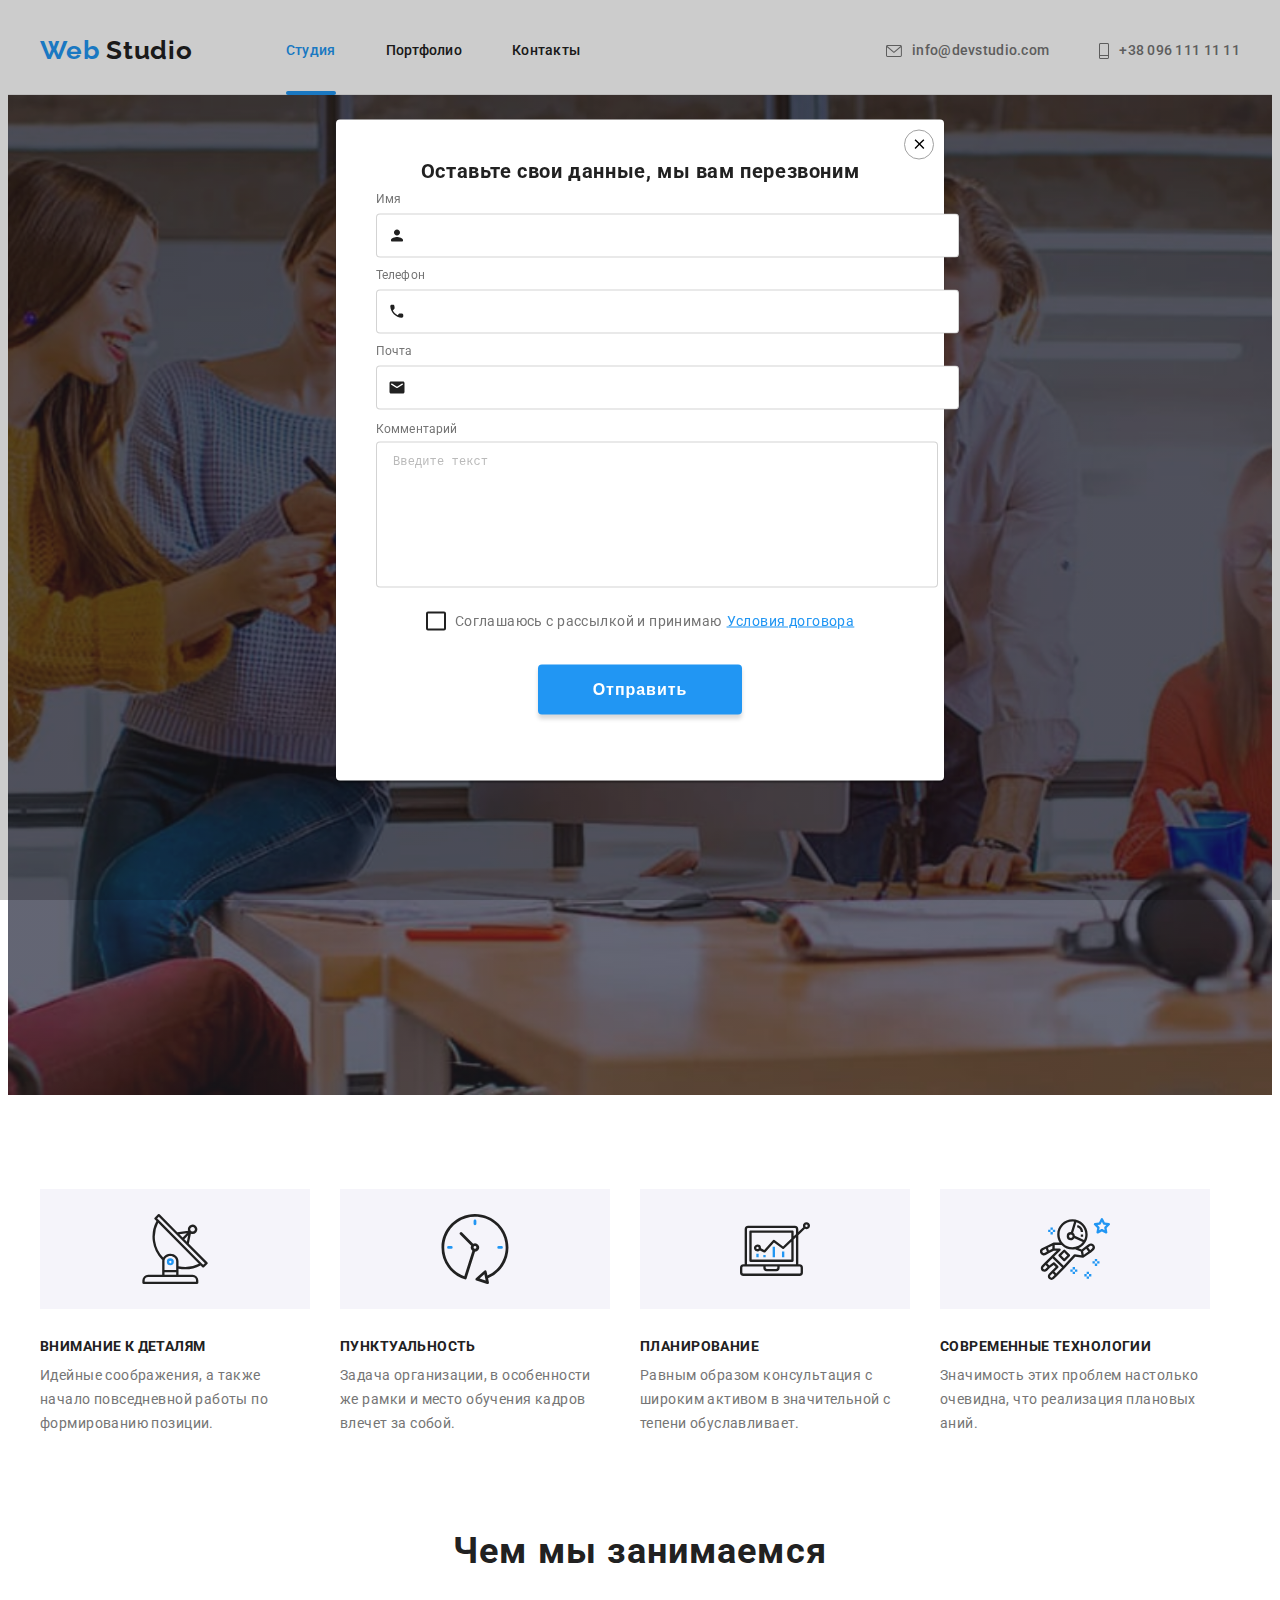
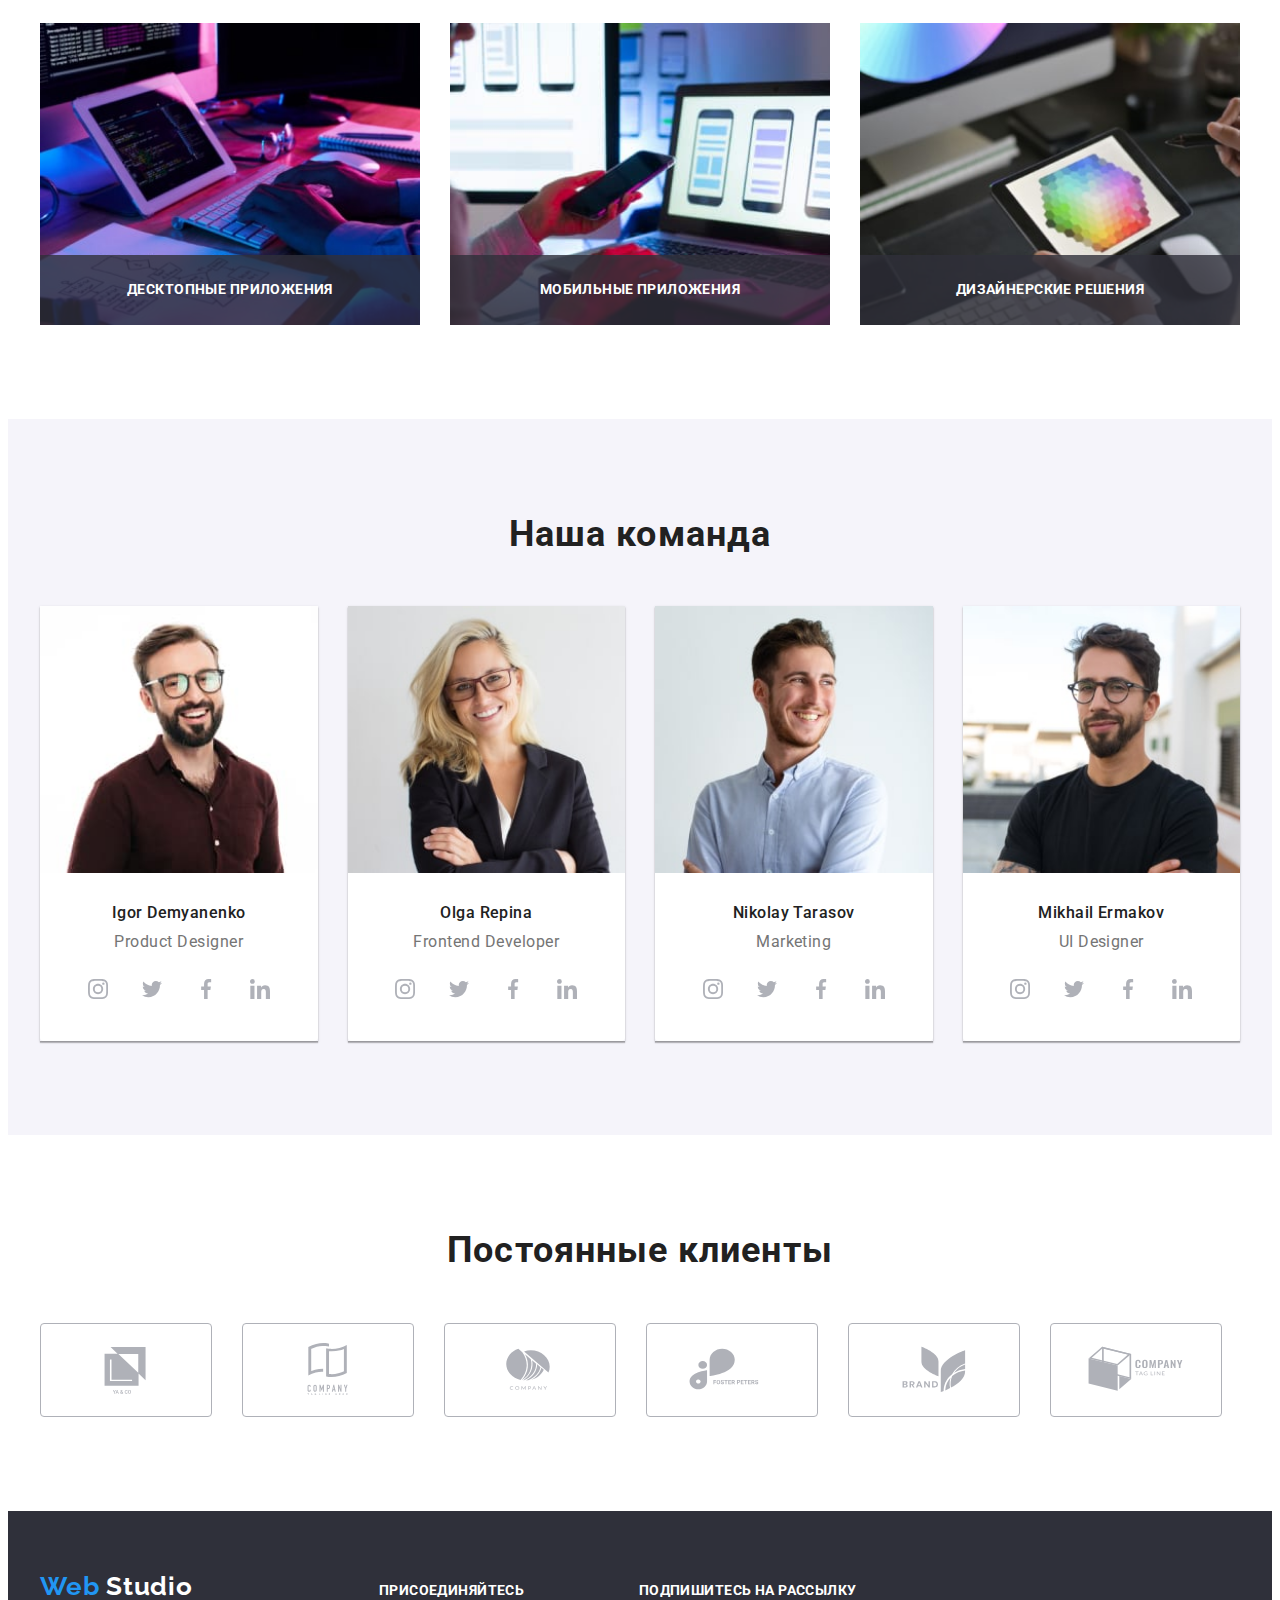
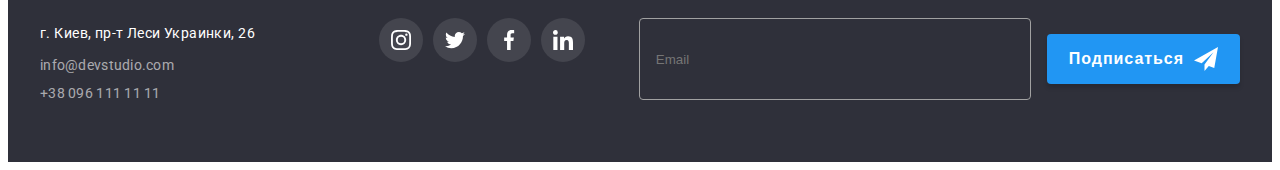
==== index.html @ dca501e7 "up" ====
<!DOCTYPE html>
    <html lang="ru">
        <head>
            <meta charset="UTF-8">
            <meta http-equiv="X-UA-Compatible" content="IE=edge">
            <meta name="viewport" content="width=device-width, initial-scale=1.0">
            <title>Студия</title>
           
            <link rel="preconnect" href="https://fonts.googleapis.com">
            <link rel="preconnect" href="https://fonts.gstatic.com" crossorigin>
            <link href="https://fonts.googleapis.com/css2?family=Raleway:wght@700&family=Roboto:wght@400;500;700;900&display=swap"
                rel="stylesheet">
                <link rel="stylesheet" href="https://cdnjs.cloudflare.com/ajax/libs/modern-normalize/1.1.0/modern-normalize.min.css"
                    integrity="sha512-wpPYUAdjBVSE4KJnH1VR1HeZfpl1ub8YT/NKx4PuQ5NmX2tKuGu6U/JRp5y+Y8XG2tV+wKQpNHVUX03MfMFn9Q=="
                    crossorigin="anonymous" referrerpolicy="no-referrer" />
                <link rel="stylesheet" href="./css/style.css">
        </head>
        <body>
            <!--Header-->
            <header class="header">
                <div class="conteiner header-conteiner">
                    <nav class="nav">
                        <!--Logo nav-->
                        <a href="./index.html" class="logo link nav-logo">Web
                            <span class="logo-var">Studio</span></a>
                        <ul class=" nav-list list">
                            <li class="nav-list-item">
                                <a href="./index.html" class="list-item active link n-link">Студия</a>
                            </li>
                            <li class="nav-list-item">
                                <a href="./portfolio.html" class="list-item link n-link">Портфолио</a>
                            </li>
                             <li class="nav-list-item">
                                <a href="./contact.html" class="list-item link n-link">Контакты</a>
                            </li> 
                        </ul>
                    </nav>
                    <!--Header contact-->
                    <ul class="list contact-list">
                        <li class="contact-list-item">

                            <a href="" class="list-item list-item-contact link" >
                                <svg class="icon-postbox" width="16" height="12">
                                    <use href="./img/icon.svg#icon-postbox">

                                    </use>
                                </svg>

                                info@devstudio.com</a>
                        </li>
                        <li class="contact-list-item"> 
                            <a href="tel:+380961111111" class="list-item list-item-contact  link">
                               
                                    <svg class="icon-mobtel" width="10" height="16">
                                        <use href="./img/icon.svg#icon-mobtel"></use>
                                    </svg>
                                    +38 096 111 11 11
                               
                            </a> 
                        </li>
                    </ul>
                </div>
            </header>
            <!--MAIN-->
            <main>
                <!--Section -->
                <section class="hero-sect overlay-hero" >
                    <div class="conteiner hero-conteiner">
                        <h1 class="hero-sect-tittle"> Эффективные решения для вашего бизнеса</h1>
                        <button type="button" class="btn btn-hero" data-modal-open>Заказать услугу</button>
                    </div>
                </section>
                <!--Section Skills -->
                <section class="skills">
                    <div class="conteiner ">
                        <h2 class="skills-tittle visually-hidden">
                            Скилы
                        </h2>
                        <ul class="skills-list list">

                            <li class="skills-list-items icon-locator">
                               

                                    <h3 class="skills-list-items-tittle">Внимание к деталям</h3>
                                    <p class="skills-list-items-par">Идейные соображения,
                                        а также начало повседневной работы по формированию позиции.</p>
                               
                            </li>
                            <li class="skills-list-items icon-clock">
                               
                                    <h3 class="skills-list-items-tittle">Пунктуальность</h3>
                                    <p class="skills-list-items-par">
                                        Задача организации, в особенности же рамки и место обучения кадров
                                        влечет за собой.
                                    </p>
                                
                            </li>
                            <li class="skills-list-items icon-laptop">
                                
                                    <h3 class="skills-list-items-tittle">Планирование</h3>
                                    <p class="skills-list-items-par">
                                        Равным образом консультация с широким активом в значительной с
                                        тепени обуславливает.
                                
                            </li>
                            <li class="skills-list-items icon-spaceman">
                                
                                    <h3 class="skills-list-items-tittle">Современные технологии</h3>
                                    <p class="skills-list-items-par">
                                        Значимость этих проблем настолько очевидна,
                                        что реализация плановых аний.
                                    </p>
                                
                            </li>
                        </ul>
                    </div>
                </section>
                <!--Section What we do-->
                <section class="do-sct">
                    <div class="conteiner  ">
                        <h2 class="sct-tittle">Чем мы занимаемся</h2>
                        <ul  class="do-sct-list list">
                            <li class="do-sct-list-items">
                                <div class="dop-text">
                                    <p class="dop-text-tittle">Десктопные приложения</p>
                                </div>
                                <img src="./img/foto1.jpg" alt="Схема на столе в розовом фоне с рукой за клавиатурой" 
                                width="370">
                               
                            </li>
                            <li class="do-sct-list-items">
                                <div class="dop-text">
                                    <p class="dop-text-tittle">Мобильные приложения</p>
                                </div>
                                <img src="./img/foto2.jpg" alt="Рука с телефоном возле ноутбука с изображениями 
                                силуетов телефоноф"  width="370">
                            </li>
                            <li class="do-sct-list-items">
                                <div class="dop-text">
                                    <p class="dop-text-tittle">Дизайнерские решения</p>
                                </div>
                                <img src="./img/foto3.jpg" alt="Цветовая палитра в планшете на фоне компютера " 
                                width="370">
                            </li>
                           
                        </ul>
                    </div>
                </section>
                <!--Section Team-->
                <section class="team">
                    <div class="conteiner ">
                        <h2 class="sct-tittle">Наша команда</h2>
                        <ul class="sct-team-list list">
                            <li class="team-list-item">
                                <img src="./img/face1.jpg" alt="Портрет Игоря Демьяненко " width="270">
                                    <div class="team-conteiner-item">
                                        <h3 lang="en" class="sct-team-list-tittle">
                                            Igor Demyanenko
                                        </h3>
                                        <p lang="en" class="sct-team-list-par">
                                            Product Designer
                                        </p>
                                        <ul class="team-social-list list">
                                            <li class="team-social-item">
                                                <a href="" class="team-social-link">
                                                    <svg class="team-social-icon" width="20" height="20">
                                                        <use
                                                        href="./img/icon.svg#icon-instagram"
                                                        ></use>
                                                    </svg>
                                                </a>
                                            </li>
                                            <li class="team-social-item">
                                                <a href="" class="team-social-link">
                                                    <svg class="team-social-icon" width="20" height="20">
                                                        <use href="./img/icon.svg#icon-twitter"></use>
                                                    </svg>
                                                </a>
                                            </li>
                                            <li class="team-social-item">
                                                <a href="" class="team-social-link">
                                                    <svg class="team-social-icon" width="20" height="20">
                                                        <use href="./img/icon.svg#icon-facebook"></use>
                                                    </svg>
                                                </a>
                                            </li>
                                            <li class="team-social-item">
                                                <a href="" class="team-social-link">
                                                    <svg class="team-social-icon" width="20" height="20">
                                                        <use href="./img/icon.svg#icon-linkedin"></use>
                                                    </svg>
                                                </a>
                                            </li>
                                            
                                            
                                        </ul>
                                    </div>
                            </li>
                            <li class="team-list-item">
                                <img src="./img/face2.jpg" alt="Портрет Ольги Репиной" width="270">
                                    <div class="team-conteiner-item">
                                        <h3 lang="en" class="sct-team-list-tittle">
                                            Olga Repina
                                        </h3>
                                        <p  lang="en" class="sct-team-list-par">
                                            Frontend Developer
                                        </p>
                                        <ul class="team-social-list list">
                                            <li class="team-social-item">
                                                <a href="" class="team-social-link">
                                                    <svg class="team-social-icon" width="20" height="20">
                                                        <use href="./img/icon.svg#icon-instagram"></use>
                                                    </svg>
                                                </a>
                                            </li>
                                            <li class="team-social-item">
                                                <a href="" class="team-social-link">
                                                    <svg class="team-social-icon" width="20" height="20">
                                                        <use href="./img/icon.svg#icon-twitter"></use>
                                                    </svg>
                                                </a>
                                            </li>
                                            <li class="team-social-item">
                                                <a href="" class="team-social-link">
                                                    <svg class="team-social-icon" width="20" height="20">
                                                        <use href="./img/icon.svg#icon-facebook"></use>
                                                    </svg>
                                                </a>
                                            </li>
                                            <li class="team-social-item">
                                                <a href="" class="team-social-link">
                                                    <svg class="team-social-icon" width="20" height="20">
                                                        <use href="./img/icon.svg#icon-linkedin"></use>
                                                    </svg>
                                                </a>
                                            </li>
                                        
                                        
                                        </ul>
                                    </div>
                            </li>
                            <li class="team-list-item">
                                <img src="./img/face3.jpg" alt="Портрет Николая Тарасова" width="270">
                                    <div class="team-conteiner-item">
                                        <h3 lang="en" class="sct-team-list-tittle">
                                            Nikolay Tarasov
                                        </h3>
                                        <p lang="en" class="sct-team-list-par">
                                            Marketing
                                        </p>
                                        <ul class="team-social-list list">
                                            <li class="team-social-item">
                                                <a href="" class="team-social-link">
                                                    <svg class="team-social-icon" width="20" height="20">
                                                        <use href="./img/icon.svg#icon-instagram"></use>
                                                    </svg>
                                                </a>
                                            </li>
                                            <li class="team-social-item">
                                                <a href="" class="team-social-link">
                                                    <svg class="team-social-icon" width="20" height="20">
                                                        <use href="./img/icon.svg#icon-twitter"></use>
                                                    </svg>
                                                </a>
                                            </li>
                                            <li class="team-social-item">
                                                <a href="" class="team-social-link">
                                                    <svg class="team-social-icon" width="20" height="20">
                                                        <use href="./img/icon.svg#icon-facebook"></use>
                                                    </svg>
                                                </a>
                                            </li>
                                            <li class="team-social-item">
                                                <a href="" class="team-social-link">
                                                    <svg class="team-social-icon" width="20" height="20">
                                                        <use href="./img/icon.svg#icon-linkedin"></use>
                                                    </svg>
                                                </a>
                                            </li>
                                        
                                        
                                        </ul>
                                    </div>
                            </li>
                            <li class="team-list-item">
                                <img src="./img/face4.jpg" alt="Портрет Михаила Ермакова" width="270">
                                <div class="team-conteiner-item">
                                    <h3 lang="en" class="sct-team-list-tittle">
                                        Mikhail Ermakov
                                    </h3>
                                    <p lang="en" class="sct-team-list-par">
                                        UI Designer
                                    </p>
                                    <ul class="team-social-list list">
                                        <li class="team-social-item">
                                            <a href="" class="team-social-link">
                                                <svg class="team-social-icon" width="20" height="20">
                                                    <use href="./img/icon.svg#icon-instagram"></use>
                                                </svg>
                                            </a>
                                        </li>
                                        <li class="team-social-item">
                                            <a href="" class="team-social-link">
                                                <svg class="team-social-icon" width="20" height="20">
                                                    <use href="./img/icon.svg#icon-twitter"></use>
                                                </svg>
                                            </a>
                                        </li>
                                        <li class="team-social-item">
                                            <a href="" class="team-social-link">
                                                <svg class="team-social-icon" width="20" height="20">
                                                    <use href="./img/icon.svg#icon-facebook"></use>
                                                </svg>
                                            </a>
                                        </li>
                                        <li class="team-social-item">
                                            <a href="" class="team-social-link">
                                                <svg class="team-social-icon" width="20" height="20">
                                                    <use href="./img/icon.svg#icon-linkedin"></use>
                                                </svg>
                                            </a>
                                        </li>
                                    
                                    
                                    </ul>
                                </div>
                            </li>
                        </ul>
                    </div>
                </section >
                
                <!-- Our clients-->
                <section class="our-clients">
                    <div class="conteiner">
                        <h2 class="sct-tittle clients">
                            Постоянные клиенты
                        </h2>
                        <ul class="clients-list list">
                            
                            <li class="clients-item">
                                <a href="./index.html" class="clients-link link">
                                    <svg class="clients-icon" width="160" height="60">
                                        <use href="./img/icon.svg#icon-company-one"></use>
                                    </svg>
                                </a>
                            </li>
                            <li class="clients-item">
                                <a href="./index.html" class="clients-link link">
                                    <svg class="clients-icon" width="160" height="60">
                                        <use href="./img/icon.svg#icon-company-two"></use>
                                    </svg>
                                </a>
                            </li>
                            <li class="clients-item">
                                <a href="./index.html" class="clients-link link">
                                    <svg class="clients-icon" width="160" height="60">
                                        <use href="./img/icon.svg#icon-company-three"></use>
                                    </svg>
                                </a>
                            </li>
                            <li class="clients-item">
                                <a href="./index.html" class="clients-link link">
                                    <svg class="clients-icon" width="160" height="60">
                                        <use href="./img/icon.svg#icon-company-four"></use>
                                    </svg>
                                </a>
                            </li>
                            <li class="clients-item">
                                <a href="./index.html" class="clients-link link">
                                    <svg class="clients-icon" width="160" height="60">
                                        <use href="./img/icon.svg#icon-company-five"></use>
                                    </svg>
                                </a>
                            </li>
                            <li class="clients-item">
                                <a href="./index.html" class="clients-link link">
                                    <svg class="clients-icon" width="160" height="60">
                                        <use href="./img/icon.svg#icon-company-six"></use>
                                    </svg>
                                </a>
                            </li>
                            
                        </ul>
                    </div>

                </section>
            </main>
            <!--Footer-->
            <footer class="footer">
                <div class="conteiner soc-conteiner">
                    <!--Logo nav-->
                    <div class="footer-logo-conteiner">
                            <a href="./index.html" class="logo link f-logo">Web
                                <span class="logo-footer">Studio</span></a>
                        
                        <address class="address">
                            <p class="footer-par">
                                г. Киев, пр-т Леси Украинки, 26 
                            </p>
                            <ul class="list">
                                <li class="f-list-item">
                                    <a href="" class="list-item  link footer-link" >
                                        info@devstudio.com</a>
                                </li>
                                <li class="f-list-item"> 
                                    <a href="telto:+380961111111" class="list-item  link footer-link">
                                        +38 096 111 11 11</a>
                                </li>
                            </ul>
                        </address>
                    </div>
                    <div class="social-network">
                        <p class="social-network-tittle">присоединяйтесь</p>
                        <ul class="footer-social-list list">
                            <li class="footer-social-item">
                                <a href="" class="footer-social-link">
                                    <svg class="footer-social-icon" width="20" height="20">
                                        <use href="./img/icon.svg#icon-instagram"></use>
                                    </svg>
                                </a>
                            </li>
                            <li class="footer-social-item">
                                <a href="" class="footer-social-link">
                                    <svg class="footer-social-icon" width="20" height="20">
                                        <use href="./img/icon.svg#icon-twitter"></use>
                                    </svg>
                                </a>
                            </li>
                            <li class="footer-social-item">
                                <a href="" class="footer-social-link">
                                    <svg class="footer-social-icon" width="20" height="20">
                                        <use href="./img/icon.svg#icon-facebook"></use>
                                    </svg>
                                </a>
                            </li>
                            <li class="footer-social-item">
                                <a href="" class="footer-social-link">
                                    <svg class="footer-social-icon" width="20" height="20">
                                        <use href="./img/icon.svg#icon-linkedin"></use>
                                    </svg>
                                </a>
                            </li>
                        </ul>
                    </div>
                    <div class="footer-form-conteiner">
                        <p class="footer-form-tittle">Подпишитесь на рассылку</p>
                        <form name="signup_form" autocomplete="on" novalidate class="footer-form">
                            <label >
                                <input type="mail" name="mail"  placeholder="Email"  class="footer-input" required>
                            </lable>
                                <button type="submit" class="footer-form-btn">Подписаться
                                    <div class="f-icon-conteiner">
                                        <svg class="icon-send" width="24" height="24">
                                            <use href="./img/icon.svg#icon-icon-send"></use>
                                        </svg>
                                    </div>
                                </button>
                        </form>
                    </div>
                </div>
                
            </footer>
            <!-- Backdrop-modal -->
             <div class="backdrop .is-hidden" data-modal> <!--.is-hidden -->
                <div class="modal">
                    <button class="button-close" data-modal-close>
                        <svg class="icon-close" width="18" height="18">
                            <use href="./img/icon.svg#icon-close"></use>
                        </svg>
                    </button>
                    <!-- Form -->
                    <p class="modal-tittle">Оставьте свои данные, мы вам перезвоним</p>
                    <form name="signup_form" autocomplete="on" novalidate class="modal-form" >
                        <ul class="modal-form-list list">
                            <li class="modal-form-list-title">
                                <input type="name" name="name" id="use_name"  
                                class="modal-input" required />
                                <label for="use_name" class="modal-lable">Имя</label>
                                <svg class="modal-icon" width="18" height="18" >
                                    <use href="./img/icon.svg#icon-person-black" ></use>
                                </svg>
                            </li>
                            <li class="modal-form-list-title">
                                <input type="tel" name="tel" id="use_tel" 
                                class="modal-input" required />
                                <label for="use_tel" class="modal-lable">Телефон</label>
                                <svg class="modal-icon" width="18" height="18" >
                                    <use href="./img/icon.svg#icon-phone-black" ></use>
                                </svg>

                            </li>
                            <li class="modal-form-list-title">
                                <input type="email" name="mail" id="use_mail"  class="modal-input" required />
                                <label for="use_mail" class="modal-lable">Почта</label>
                                <svg class="modal-icon" width="18" height="18" >
                                    <use href="./img/icon.svg#icon-email" ></use>
                                </svg>
                            </li>
                        </ul>
                            <div class="modal-form-textarea">
                                <textarea name="feedback" id="feedback" cols="30" rows="5" 
                                placeholder="Введите текст"  class="modal-textarea"></textarea>
                                <label for="use_feedback" class="modal-lable-textarea">Комментарий</label> <!--class="modal-lable"-->
                            </div>

                        
                        <label class="modal-checkbox">
                            <input type="checkbox" class="modal-checkbox-title">
                            <span class="checkbox-icon"></span>
                            <p class="modal-checkbox-title-par">Соглашаюсь с рассылкой и принимаю</p>
                            <a href="" class="modal-checkbox-title-link">Условия договора</a>
                        </label>
                        
                        <button type="submit" class="btn btn-modal">Отправить </button>
                    </form>
                </div>
            </div>

           <script src="./js/modal.js"></script> 
        </body>
    </html>
---- css/style.css ----
/*Палітра */
/*  палітра тексту
    основний колір тексту --------- #212121
    другорядний колрір тексту ----- #757575
    колір тексту білий------------- #FFFFFF
    колур акценту тексту ---------- #2196F3
    палітра фонів 
    колір акценту------------------ #2196F3
    колір фону білий--------------- #FFFFFF
    колір фону темний-------------- #2F303A
    колір фону св-сірий------------ #F5F4FA */
:root {
  /* text-colores */
  --pr-col-txt: #212121;
  --bg-second-col: #2f303a;
  --second-col-txt: #757575;
  --bg-pr-col: #ffffff;
  --accent-col: #2196f3;
  --bg-lightgrey-col: #f5f4fa;
  --link-col: rgba(255, 255, 255, 0.6);
  --br-solid-col: #a1a1a1;
  --sw-btn: rgba(0, 0, 0, 0.15);
  --hed-sol-col: #ececec;
  --sl-filtr-col: #eeeeee;
  --hover-btn-col: #188ce8;
  --icon-pr-col: #afb1b8;
  --footer-pr-icon: rgba(255, 255, 255, 0.1);
  --doptext-col-do: rgba(47, 48, 58, 0.8);
  --bg-modal-col: rgba(0, 0, 0, 0.2);

  --text-pr-form-col: #212121;
  --border-input-col: rgba(33, 33, 33, 0.2);
}
h1,
h2,
h3,
h4,
h5,
p,
ul {
  margin: 0;
  padding: 0;
}

img {
  display: block;
  width: 100%;
  height: auto;
}

body {
  font-family: "Roboto", sans-serif;
  color: var(--pr-col-txt);
}

.conteiner {
  width: 1200px;
  padding: 0px 15px;
  margin: 0 auto;
}

.visually-hidden {
  position: absolute;
  white-space: nowrap;
  width: 1px;
  height: 1px;
  overflow: hidden;
  border: 0;
  padding: 0;
  clip: rect(0 0 0 0);
  clip-path: inset(50%);
  margin: -1px;
}

.list {
  list-style: none;
}

.link {
  /* display: flex; */
  text-decoration: none;
  cursor: pointer;
}

/* Logo*/
.logo {
  font-family: Raleway;
  font-weight: bold;
  font-size: 26px;
  line-height: 1.2;
  letter-spacing: 0.03em;

  color: var(--accent-col);
}
.logo-var {
  /* display: block; */

  font-family: Raleway;
  font-weight: bold;
  font-size: 26px;
  line-height: 1.2x;
  letter-spacing: 0.03em;

  color: var(--pr-col-txt);
}

/* List */
.list-item {
  font-weight: 500;
  font-size: 14px;
  line-height: 1.1;
  letter-spacing: 0.02em;

  color: var(--pr-col-txt);

  transition: color 250ms cubic-bezier(0.4, 0, 0.2, 1);
}

.list-item:hover,
.list-item:focus {
  color: var(--accent-col);
}
.postbox::before {
  content: "";
  width: 16px;
  height: 12px;

  background-image: url(../img/postbox.svg);
}
/* Button */
.btn {
  font-weight: 700;
  font-size: 16px;
  line-height: 1.9;
  text-align: center;
  letter-spacing: 0.06em;
  border-radius: 4px;
  background-color: var(--accent-col);
  color: var(--bg-pr-col);
  border: none;
  cursor: pointer;
  box-shadow: 0px 4px 4px var(--sw-btn);

  transition: background-color 250ms cubic-bezier(0.4, 0, 0.2, 1);
}
.btn:hover,
.btn:focus {
  background-color: var(--hover-btn-col);
  box-shadow: 0px 4px 4px var(--sw-btn);
}
/* Active */
.active {
  color: var(--accent-col);
}
.active::after {
  position: absolute;
  right: 0;
  bottom: -1px;

  content: "";
  /* display: inline-block; */
  width: 100%;
  height: 4px;
  border-radius: 4px;

  background-color: var(--accent-col);
}

/* Header */
.header {
  position: relative;
  background-color: var(--bg-pr-col);
  border-bottom: 1px solid var(--hed-sol-col);
}

.header-conteiner {
  display: flex;
}

.nav {
  display: flex;
  align-items: center;
}

.nav-logo {
  display: block;
  padding: 24px 0px;
  margin-right: 93px;
}

.nav-list {
  display: flex;
}

.nav-list-item:not(:last-child) {
  margin-right: 50px;
}
.nav-list-item {
  position: relative;
}

.n-link {
  display: block;
  padding: 35px 0px;
}

.contact-list {
  display: flex;
  margin-left: auto;
}

.contact-list-item:not(:last-child) {
  margin-right: 50px;
}

.list-item-contact {
  display: inline-flex;
  align-items: center;
  padding-top: 35px;
  padding-bottom: 35px;

  color: var(--second-col-txt);
}

.icon-postbox {
  fill: currentColor;
  margin-right: 10px;
}

.icon-mobtel {
  fill: currentColor;
  margin-right: 10px;
}
.icon-postbox:hover,
.icon-postbox:focus,
.icon-mobtel:hover,
.icon-mobtel:focus {
  color: var(--hover-btn-col);
}

.hero-sect {
  height: 600px;
  max-width: 1600px;
  padding: 200px 0px;
  margin: 0 auto;

  background-image: linear-gradient(
      to right,
      rgba(47, 48, 58, 0.4),
      rgba(47, 48, 58, 0.4)
    ),
    url(../img/hero-img.jpg);

  background-size: cover;
  background-position: center;
  background-repeat: no-repeat;

  background-color: var(--bg-second-col);
}

.hero-conteiner {
  text-align: center;
}
.hero-sect-tittle {
  margin: auto;
  width: 696px;
  margin-bottom: 30px;

  font-weight: 900;
  font-size: 44px;
  line-height: 1.4;
  letter-spacing: 0.06em;
  text-transform: uppercase;

  color: var(--bg-pr-col);
}

.btn-hero {
  padding: 10px 32px;
  min-width: 200px;
}

/* Skills-section */
.skills {
  padding: 94px 0px;
}

.skills-list {
  display: flex;
}
.skills-list-items {
  width: 270px;
}

.skills-list-items:not(:last-child) {
  margin-right: 30px;
}

.skills-list-items::before {
  display: block;
  content: "";
  height: 120px;
  margin-bottom: 30px;
  background-color: var(--bg-lightgrey-col);
  background-position: center;
  background-repeat: no-repeat;
  background-size: contain;
}
/* Befor icond */
.icon-locator::before {
  content: "";

  background-image: url(../img/antenna.svg);
  background-position: center;
  background-repeat: no-repeat;
  background-size: 70px 70px;
}

.icon-clock::before {
  content: "";

  background-image: url(../img/clock.svg);
  background-position: center;
  background-repeat: no-repeat;
  background-size: 70px 70px;
}

.icon-laptop::before {
  content: "";

  background-image: url(../img/diagram.svg);
  background-position: center;
  background-repeat: no-repeat;
  background-size: 70px 70px;
}
.icon-spaceman::before {
  content: "";

  background-image: url(../img/astronaut.svg);
  background-position: center;
  background-repeat: no-repeat;
  background-size: 70px 70px;
}

.skills-list-items-tittle {
  margin-bottom: 10px;

  font-weight: bold;
  font-size: 14px;
  line-height: 1.1;
  letter-spacing: 0.03em;
  text-transform: uppercase;

  /* background-color: var(--bg-lightgrey-coll); */
  color: var(--pr-col-txt);
}
.skills-list-items-par {
  font-weight: normal;
  font-size: 14px;
  line-height: 1.7;
  letter-spacing: 0.03em;
  color: var(--second-col-txt);
}

/* Section What we do */
.do-sct {
  padding-bottom: 94px;
}
.do-sct {
  background-color: var(--bg-pr-col);
}
.do-sct-list {
  display: flex;
  flex-wrap: wrap;
}

.do-sct-list-items {
  position: relative;
  flex-basis: calc((100% - 60px) / 3);
  margin-right: 30px;
}
.do-sct-list-items:nth-child(3n) {
  margin-right: 0;
}
.dop-text {
  position: absolute;
  bottom: 0;

  display: flex;
  justify-content: center;
  align-items: center;
  width: 100%;
  min-height: 70px;

  background-color: var(--doptext-col-do);
}
.dop-text-tittle {
  font-weight: bold;
  font-size: 14px;
  line-height: 1.1;
  letter-spacing: 0.03em;
  text-transform: uppercase;

  color: var(--bg-pr-col);
}
/* Section Team*/
.team {
  padding: 94px 0px;

  background-color: var(--bg-lightgrey-col);
}

.sct-tittle {
  font-weight: bold;
  font-size: 36px;
  line-height: 1.2;
  text-align: center;
  letter-spacing: 0.03em;
  margin-bottom: 50px;
}

.sct-team-list {
  display: flex;
  flex-wrap: wrap;
}
.team-list-item {
  width: calc((100% - 90px) / 4);
  margin-right: 30px;
  box-shadow: 0px 1px 3px rgba(0, 0, 0, 0.12), 0px 1px 1px rgba(0, 0, 0, 0.14),
    0px 2px 1px rgba(0, 0, 0, 0.2);
}
.team-list-item:nth-child(4n) {
  margin-right: 0;
}

.team-conteiner-item {
  padding: 30px 32px;

  background-color: var(--bg-pr-col);

  border-radius: 0px 0px 4px 4px;
}

.sct-team-list-tittle {
  font-weight: 500;
  font-size: 16px;
  line-height: 19px;
  text-align: center;
  letter-spacing: 0.03em;
  color: var(--pr-col-txt);
  margin-bottom: 10px;
}
.sct-team-list-par {
  margin-bottom: 16px;

  font-weight: normal;
  font-size: 16px;
  line-height: 1.2;
  text-align: center;
  letter-spacing: 0.03em;

  color: var(--second-col-txt);
}
.team-social-list {
  display: flex;
  justify-content: center;
}
.team-social-item {
  width: 44px;
  height: 44px;
  margin-right: 10px;
}
.team-social-item:last-child {
  margin-right: 0px;
}

.team-social-link {
  display: flex;
  justify-content: center;
  align-items: center;
  width: 100%;
  height: 100%;
  border-radius: 50%;
  background-color: var(--bg-pr-col);

  color: var(--icon-pr-col);

  transition: color 250ms cubic-bezier(0.4, 0, 0.2, 1),
    background-color 250ms cubic-bezier(0.4, 0, 0.2, 1);
}
.team-social-icon {
  fill: currentColor;
}
.team-social-link:hover,
.team-social-link:focus {
  background-color: var(--accent-col);
  color: var(--bg-pr-col);
}

/* uor-client */
.our-clients {
  padding: 94px 0px;
}
.clients {
  margin-bottom: 50px;
}
.clients-list {
  display: flex;
}
.clients-item:not(:last-child) {
  margin-right: 30px;
}
.clients-link {
  display: flex;
  justify-content: center;
  align-items: center;
  width: 170px;
  height: 92px;
  border-radius: 4px;

  background-color: transparent;

  color: var(--icon-pr-col);
  border: 1px solid var(--icon-pr-col);

  transition: color 250ms cubic-bezier(0.4, 0, 0.2, 1),
    border 250ms cubic-bezier(0.4, 0, 0.2, 1);
}
.clients-icon {
  fill: currentColor;
}
.clients-link:hover,
.clients-link:focus {
  color: var(--hover-btn-col);
  border: 1px solid var(--hover-btn-col);
}

/* Footer */
.footer {
  padding: 60px 0px;
  background-color: var(--bg-second-col);
}
.f-logo {
  display: block;
  margin-bottom: 20px;
}

.logo-footer {
  font-family: Raleway;
  font-weight: bold;
  font-size: 26px;
  line-height: 1.2x;
  letter-spacing: 0.03em;
  color: var(--bg-pr-col);
}
.address {
  font-style: normal;
}

.footer-par {
  font-weight: normal;
  font-size: 14px;
  line-height: 1.7;
  letter-spacing: 0.03em;
  color: var(--bg-pr-col);
  margin-bottom: 9px;
}
.foot-address {
  font-style: normal;
}
.f-list-item:not(:last-child) {
  margin-bottom: 9px;
}

.footer-link {
  font-weight: 400;
  color: var(--link-col);
}

/* Footer social network */
.soc-conteiner {
  display: flex;
  align-items: baseline;
  justify-content: space-between;
}
.footer-logo-conteiner {
  margin-right: 70px;
}
.social-network-tittle {
  margin-bottom: 20px;

  font-weight: bold;
  font-size: 14px;
  line-height: 1.1;
  letter-spacing: 0.03em;
  text-transform: uppercase;

  color: var(--bg-pr-col);
}
.footer-social-list {
  display: flex;
  justify-content: center;
}

.footer-social-item {
  width: 44px;
  height: 44px;
  margin-right: 10px;
}
.footer-social-item:last-child {
  margin-right: 0px;
}
.footer-social-link {
  display: flex;
  justify-content: center;
  align-items: center;
  width: 100%;
  height: 100%;
  border-radius: 50%;

  background-color: var(--footer-pr-icon);
  color: var(--bg-pr-col);

  transition: background-color 250ms cubic-bezier(0.4, 0, 0.2, 1);
}
.footer-social-icon {
  fill: currentColor;
}
.footer-social-link:hover,
.footer-social-link:focus {
  background-color: var(--accent-col);
}

/* Footer-form */
.footer-form-conteiner {
  display: flex;
  flex-direction: column;
}
.footer-form-tittle {
  margin-bottom: 20px;

  font-weight: bold;
  font-size: 14px;
  line-height: 1.1;
  letter-spacing: 0.03em;
  text-transform: uppercase;

  color: var(--bg-pr-col);
}
.footer-form {
  display: flex;
  margin-left: auto;
  fill: #afb1b8;
}
.footer-input {
  width: 358px;
  height: 50px;
  padding: 15px 16px;
  margin-right: 12px;
  border-radius: 4px;
  border: 1px solid var(--br-solid-col);
  outline: none;

  color: var(--br-solid-col);
  background-color: transparent;
  cursor: pointer;
}

.footer-input:focus,
.footer-input:hover {
  border: 1px solid var(--hover-btn-col);
}

.footer-form-btn {
  display: inline-flex;
  align-items: center;
  padding: 10px 22px;
   font-weight: 700;
  font-size: 16px;
  line-height: 1.9;
  text-align: center;
  letter-spacing: 0.06em;
  border-radius: 4px;
  background-color: var(--accent-col);
  color: var(--bg-pr-col);
  border: none;
  cursor: pointer;
  box-shadow: 0px 4px 4px var(--sw-btn);

  transition: background-color 250ms cubic-bezier(0.4, 0, 0.2, 1);
}
.footer-form-btn:hover,
.footer-form-btn:focus {
  background-color: var(--hover-btn-col);
  box-shadow: 0px 4px 4px var(--sw-btn);
}

.icon-send {
  fill: currentColor;
}
.f-icon-conteiner {
  display: flex;
  /* align-items: center; */
  margin-left: 10px;
}

/* PORTFOLIO  */
.filtr {
  padding: 94px 0px;
  background-color: var(--bg-pr-col);
}

.filtr-list {
  display: flex;
  justify-content: center;
  margin-bottom: 50px;
}
.filtr-list-item {
  margin-right: 8px;
}
.filtr-list-item:nth-child(5n) {
  margin-right: 0;
}

/* Btn-portfolio */

.item-btn {
  padding: 6px 22px;

  font-weight: 500;
  font-size: 16px;
  line-height: 1.6;
  text-align: center;
  letter-spacing: 0.03em;

  color: var(--pr-col-txt);
  background-color: var(--bg-lightgrey-col);

  border: transparent;
  border-radius: 4px;
  cursor: pointer;

  transition: background-color 250ms cubic-bezier(0.4, 0, 0.2, 1),
    color 250ms cubic-bezier(0.4, 0, 0.2, 1),
    box-shadow 250ms cubic-bezier(0.4, 0, 0.2, 1);
}

.item-btn:hover,
.item-btn:focus {
  background-color: var(--accent-col);
  color: var(--bg-pr-col);
  box-shadow: 0px 4px 4px var(--sw-btn);
}
.btn-active {
  background-color: var(--accent-col);
  color: var(--bg-pr-col);
}

/* Portfolio list section */
.pl-tittle-list {
  display: flex;
  flex-wrap: wrap;
}
.pl-tittle-list-item {
  position: relative;

  width: 370px;
  border: 1px solid var(--hed-sol-col);
  margin-right: 30px;
  margin-bottom: 30px;
}
.pl-tittle-list-item:nth-child(3n) {
  margin-right: 0;
}
.pl-tittle-list-item-link {
  display: inline-block;
  transition: box-shadow 250ms cubic-bezier(0.4, 0, 0.2, 1);
}

.pl-conteiner {
  padding: 20px 24px;
}

.pl-tittle-list-item-tittle {
  font-weight: bold;
  font-size: 18px;
  line-height: 2;
  letter-spacing: 0.06em;
  color: var(--pr-col-txt);
}
.pl-tittle-list-item-par {
  font-weight: normal;
  font-size: 16px;
  line-height: 1.9;
  letter-spacing: 0.03em;
  color: var(--second-col-txt);
}

.pl-tittle-list-item-link:hover,
.pl-tittle-list-item-link:focus {
  box-shadow: 0px 1px 1px rgba(0, 0, 0, 0.12), 0px 4px 4px rgba(0, 0, 0, 0.06),
    1px 4px 6px rgba(0, 0, 0, 0.16);
}
.pl-cards {
  position: relative;

  overflow: hidden;
}

.pl-cards-text {
  position: absolute;
  top: 0;
  right: 0;

  padding: 63px 24px;
  height: 100%;

  font-weight: 400;
  font-size: 18px;
  line-height: 1.6;
  text-align: left;
  letter-spacing: 0.03em;

  color: var(--bg-pr-col);
  background-color: rgba(33, 150, 243, 0.9);
  transform: translateY(101%);

  transition: transform 250ms cubic-bezier(0.4, 0, 0.2, 1);
}

.pl-tittle-list-item-link:hover .pl-cards-text,
.pl-tittle-list-item-link:focus .pl-cards-text {
  transform: translateY(0);
}

/* Backdrop-modal */

.backdrop {
  position: fixed;
  top: 0;
  left: 0;

  width: 100vw;
  height: 100vh;

  background-color: var(--bg-modal-col);

  transition: opacity 250ms, visibility 250ms,
    transform 250ms cubic-bezier(0, 0.36, 0.7, 0.65);
}
.backdrop.is-hidden .modal {
  transform: skew(40deg);
}

.modal {
  position: absolute;
  top: 50%;
  left: 50%;
  transform: translate(-50%, -50%);
  transition: transform 500ms cubic-bezier(0, 0.36, 0.7, 0.65);

  width: 528px;
  min-height: 581px;
  padding: 40px;
  border-radius: 4px;

  background-color: var(--bg-pr-col);
  box-shadow: 0px 1px 3px rgba(0, 0, 0, 0.12), 0px 1px 1px rgba(0, 0, 0, 0.14),
    0px 2px 1px rgba(0, 0, 0, 0.2);
}

.button-close {
  position: absolute;
  top: 10px;
  right: 10px;

  display: flex;
  justify-content: center;
  align-items: center;
  width: 30px;
  height: 30px;

  border-radius: 50%;
  background-color: transparent;
  border: 1px solid var(--br-solid-col);

  cursor: pointer;

  transition: color 250ms cubic-bezier(0.4, 0, 0.2, 1);
}

.icon-close {
  fill: currentColor;
}

.button-close:focus,
.button-close:hover {
  color: var(--hover-btn-col);
}

.is-hidden {
  visibility: hidden;
  opacity: 0;
  pointer-events: none;
}

/* Form */

.modal-tittle {
  margin-bottom: 31px;

  font-weight: bold;
  font-size: 20px;
  line-height: 23px;
  text-align: center;
  letter-spacing: 0.03em;

  color: var(--text-pr-form-col);
}

.modal-form-list {
  display: flex;
  flex-direction: column;
}
.modal-form-list-title {
  position: relative;

  margin-bottom: 32px;
}
.modal-form-textarea {
  position: relative;
  margin-bottom: 15px;
}
.modal-textarea {
  width: 100%;
  height: 120px;
  padding: 12px 16px;

  border-radius: 4px;
  border: 1px solid var(--border-input-col);
  outline: transparent;

  cursor: pointer;

  transition: border 250ms cubic-bezier(0.4, 0, 0.2, 1);

  resize: none;
}
.modal-textarea:focus,
.modal-textarea:hover {
  border: 1px solid var(--accent-col);
}
.modal-textarea::placeholder {
  font-style: normal;
  font-weight: normal;
  font-size: 12px;
  line-height: 14px;
  letter-spacing: 0.01em;

  color: rgba(117, 117, 117, 0.5);
}

.modal-lable-textarea {
  position: absolute;
  top: 0;
  left: 0;
  transform: translateY(-20px);

  font-weight: normal;
  font-size: 12px;
  line-height: 1.2;
  letter-spacing: 0.01em;

  cursor: pointer;

  color: var(--second-col-txt);
}

.modal-input {
  width: 100%;
  height: 40px;
  padding-right: 10px;
  padding-left: 43px;
  border-radius: 4px;
  border: 1px solid var(--border-input-col);
  outline: transparent;

  cursor: pointer;

  transition: border 250ms cubic-bezier(0.4, 0, 0.2, 1);
}
.modal-input:hover,
.modal-input:focus {
  border: 1px solid var(--accent-col);
}

.modal-lable {
  position: absolute;
  top: -50%;
  left: 0;

  display: flex;
  /* margin-bottom: 4px; */

  font-weight: normal;
  font-size: 12px;
  line-height: 1.2;
  letter-spacing: 0.01em;

  cursor: pointer;

  color: var(--second-col-txt);
}

.modal-icon {
  position: absolute;
  top: 50%;
  left: 12px;
  transform: translateY(-50%);

  fill: currentColor;

  transition: fill 250ms cubic-bezier(0.4, 0, 0.2, 1);
}
.modal-input:hover ~ .modal-icon,
.modal-input:focus ~ .modal-icon {
  fill: var(--accent-col);
}

.modal-checkbox {
  display: flex;
  align-items: center;
  justify-content: center;
  margin-bottom: 30px;

  font-style: normal;
  font-weight: normal;
  font-size: 14px;
  line-height: 2;
  letter-spacing: 0.03em;

  color: var(--second-col-txt);
}
.modal-checkbox-title {
  position: absolute;
  white-space: nowrap;
  width: 1px;
  height: 1px;
  overflow: hidden;
  border: 0;
  padding: 0;
  clip: rect(0 0 0 0);
  clip-path: inset(50%);
  margin: -1px;
}
.checkbox-icon {
  width: 16px;
  height: 15px;
  margin-right: 9px;

  cursor: pointer;

  border-radius: 2px;

  border: 2px solid var(--pr-col-txt);
}

.modal-checkbox-title:checked + .checkbox-icon {
  background-color: var(--hover-btn-col);
  border-color: var(--hover-btn-col);
  background-image: url(../img/chek-icon.svg);
  background-size: contain;
  background-repeat: no-repeat;
  background-position: center;
  background-origin: content-box;
}

.checkbox-icon-chek {
}

.modal-checkbox-title-par {
  margin-right: 5px;

  cursor: pointer;
}

.modal-checkbox-title-link {
  color: var(--accent-col);
  cursor: pointer;
  transition: color 250ms cubic-bezier(0.4, 0, 0.2, 1);
}
.modal-checkbox-title-link:focus,
.modal-checkbox-title-link:hover {
  color: var(--hover-btn-col);
}

.btn-modal {
  display: block;
  margin-left: auto;
  margin-right: auto;
  padding: 10px 55px;
}
 font-weight: 700;
  font-size: 16px;
  line-height: 1.9;
  text-align: center;
  letter-spacing: 0.06em;
  border-radius: 4px;
  background-color: var(--accent-col);
  color: var(--bg-pr-col);
  border: none;
  cursor: pointer;
  box-shadow: 0px 4px 4px var(--sw-btn);

  transition: background-color 250ms cubic-bezier(0.4, 0, 0.2, 1);
}
.btn:hover,
.btn:focus {
  background-color: var(--hover-btn-col);
  box-shadow: 0px 4px 4px var(--sw-btn);
}
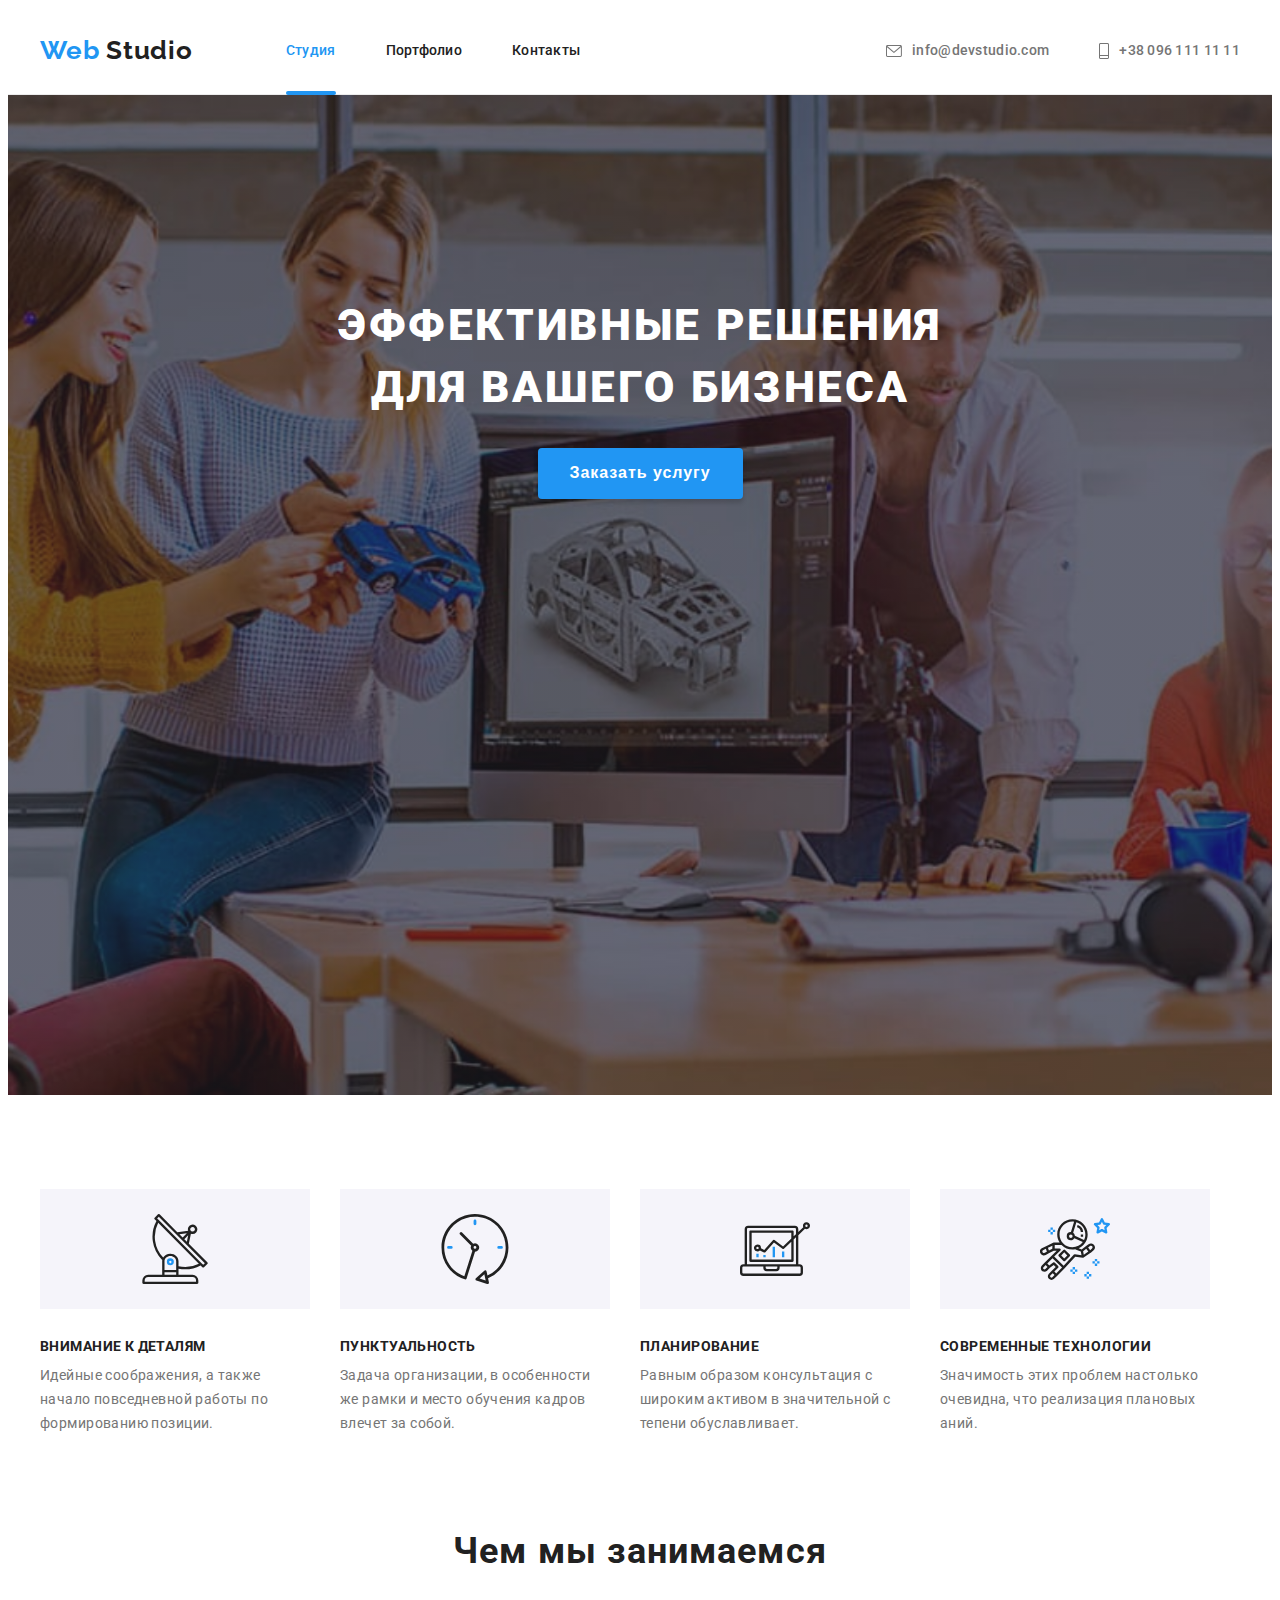
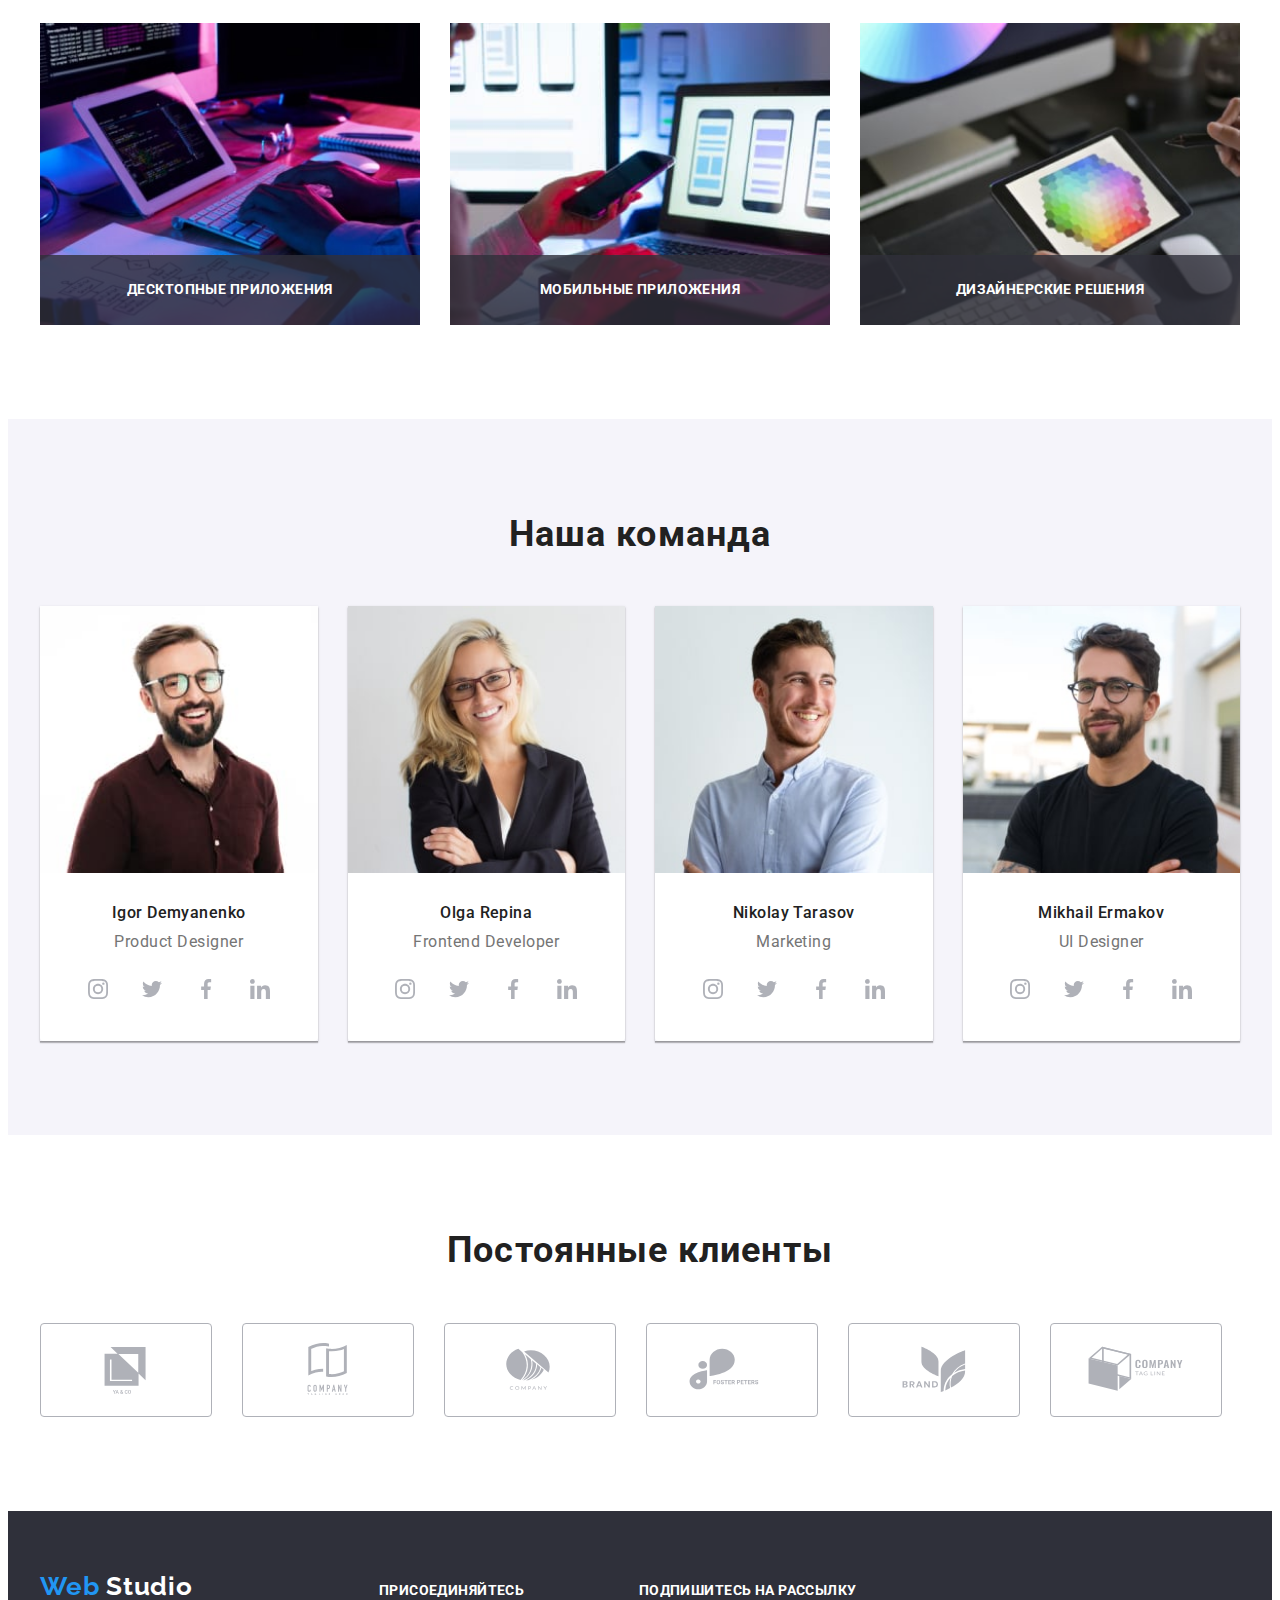
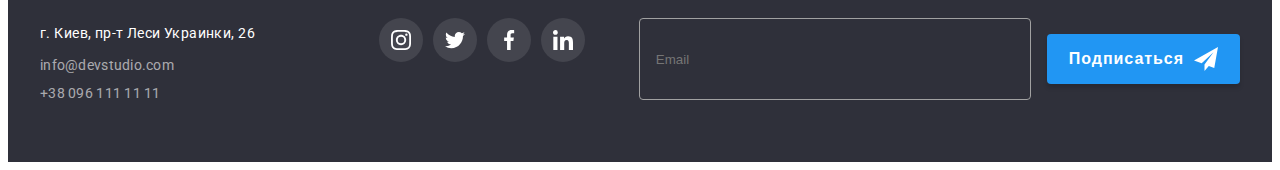
==== commit a7d31755: "up" ====
--- a/index.html
+++ b/index.html
@@ -461,7 +461,7 @@
                 
             </footer>
             <!-- Backdrop-modal -->
-             <div class="backdrop .is-hidden" data-modal> <!--.is-hidden -->
+             <div class="backdrop is-hidden" data-modal> <!--.is-hidden -->
                 <div class="modal">
                     <button class="button-close" data-modal-close>
                         <svg class="icon-close" width="18" height="18">
--- a/css/style.css
+++ b/css/style.css
@@ -675,7 +675,7 @@
   display: inline-flex;
   align-items: center;
   padding: 10px 22px;
-   font-weight: 700;
+  font-weight: 700;
   font-size: 16px;
   line-height: 1.9;
   text-align: center;
@@ -1075,9 +1075,6 @@
   background-origin: content-box;
 }
 
-.checkbox-icon-chek {
-}
-
 .modal-checkbox-title-par {
   margin-right: 5px;
 
@@ -1100,22 +1097,3 @@
   margin-right: auto;
   padding: 10px 55px;
 }
- font-weight: 700;
-  font-size: 16px;
-  line-height: 1.9;
-  text-align: center;
-  letter-spacing: 0.06em;
-  border-radius: 4px;
-  background-color: var(--accent-col);
-  color: var(--bg-pr-col);
-  border: none;
-  cursor: pointer;
-  box-shadow: 0px 4px 4px var(--sw-btn);
-
-  transition: background-color 250ms cubic-bezier(0.4, 0, 0.2, 1);
-}
-.btn:hover,
-.btn:focus {
-  background-color: var(--hover-btn-col);
-  box-shadow: 0px 4px 4px var(--sw-btn);
-}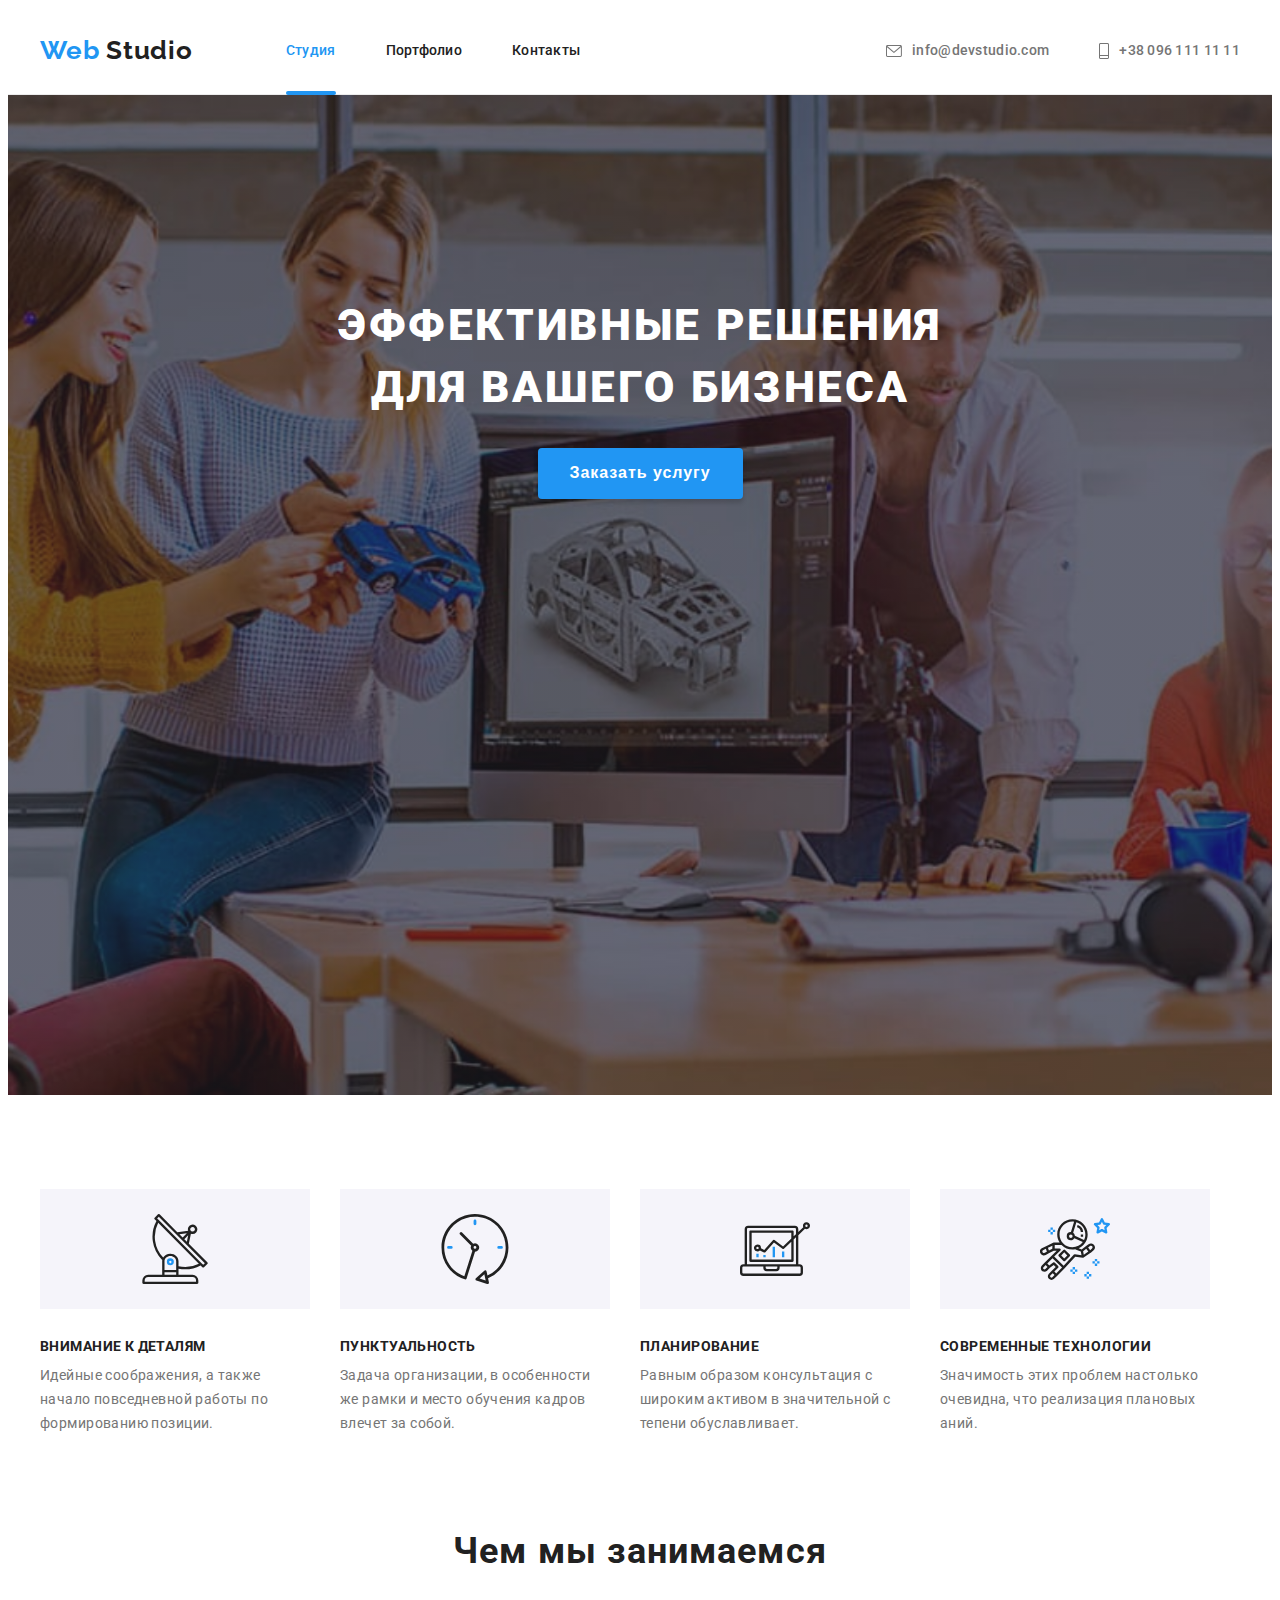
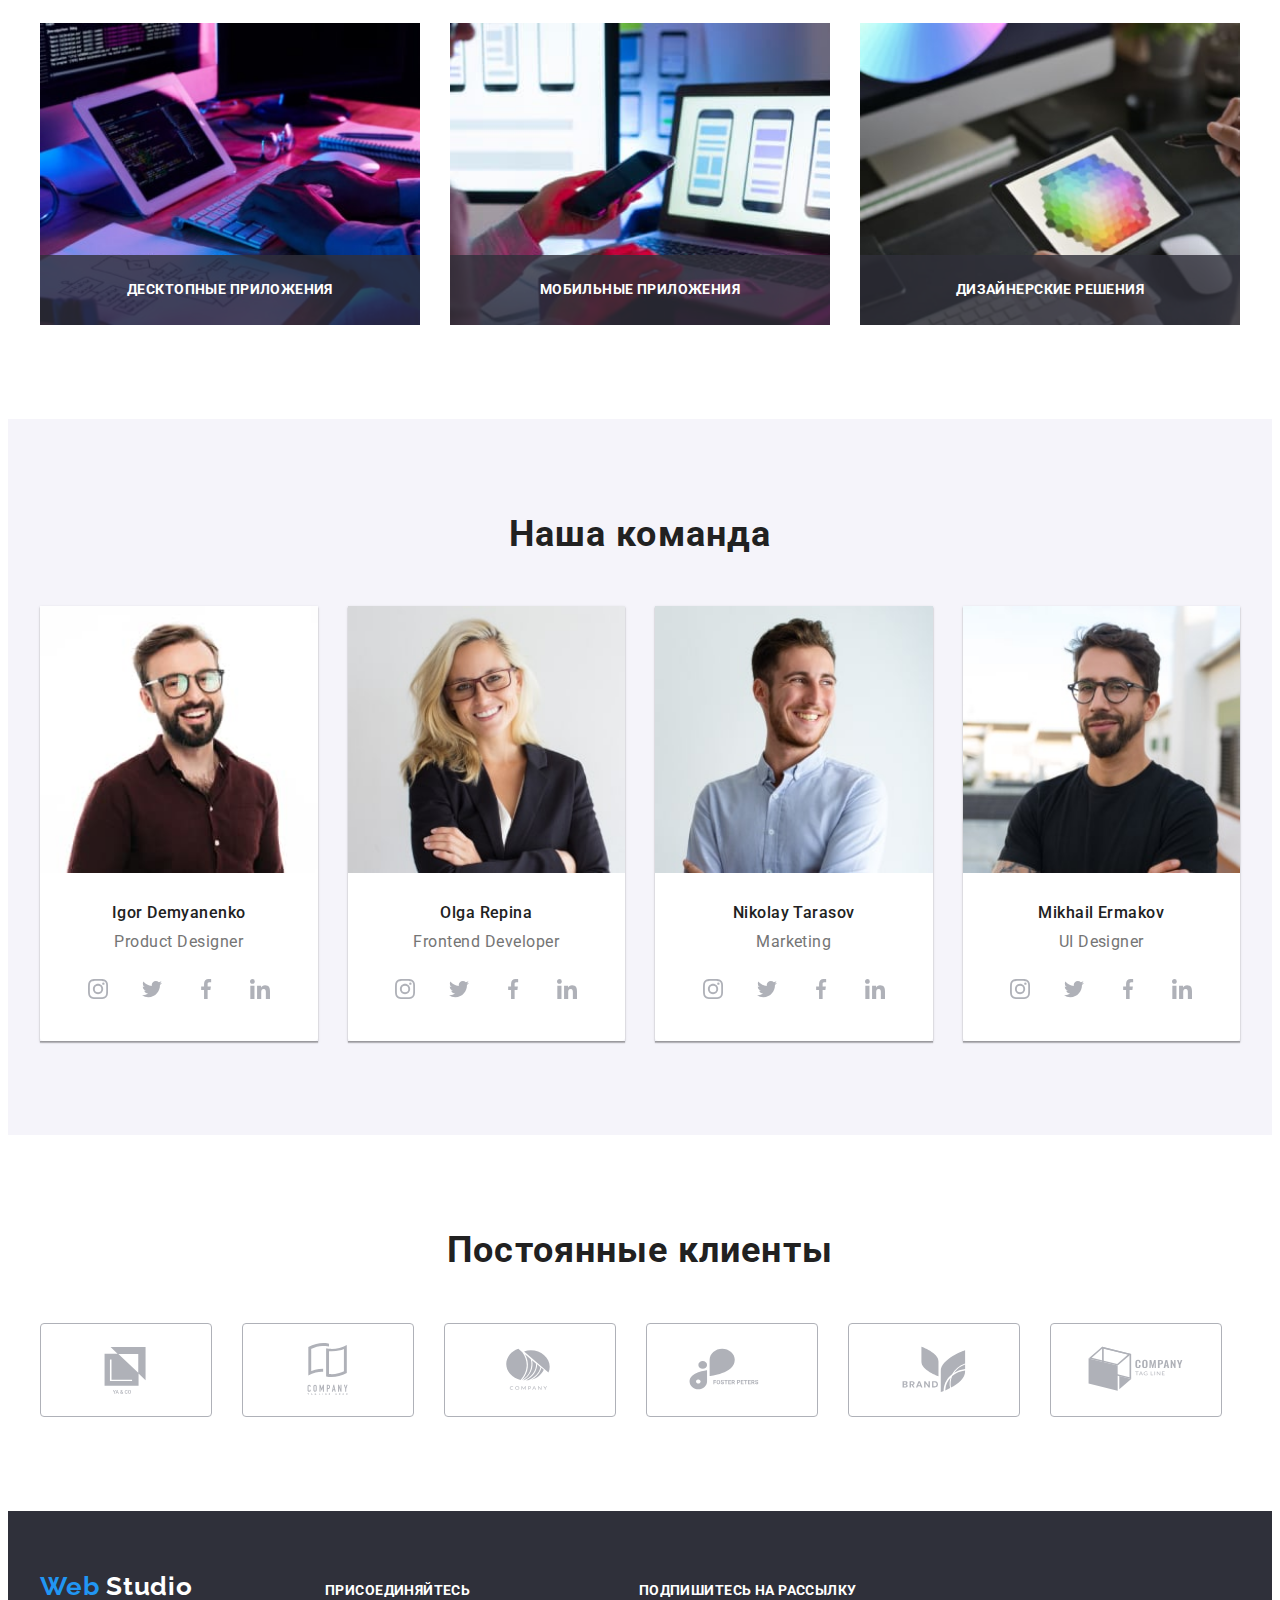
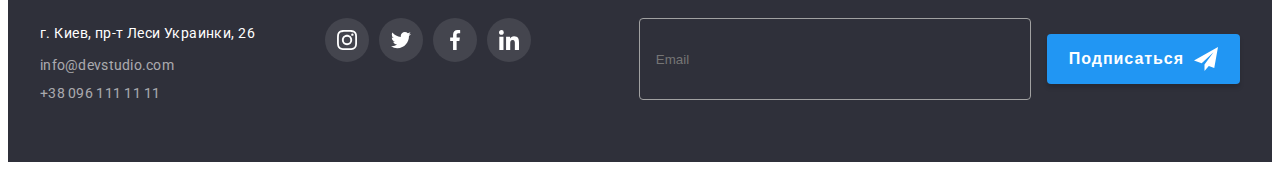
==== commit c2a17e9a: "up" ====
--- a/index.html
+++ b/index.html
@@ -471,36 +471,34 @@
                     <!-- Form -->
                     <p class="modal-tittle">Оставьте свои данные, мы вам перезвоним</p>
                     <form name="signup_form" autocomplete="on" novalidate class="modal-form" >
-                        <ul class="modal-form-list list">
-                            <li class="modal-form-list-title">
-                                <input type="name" name="name" id="use_name"  
-                                class="modal-input" required />
+                        <!-- <ul class="modal-form-list list"> -->
+                            <div class="modal-form-list-title">
                                 <label for="use_name" class="modal-lable">Имя</label>
+                                <input type="name" name="name" id="use_name" class="modal-input" required />
                                 <svg class="modal-icon" width="18" height="18" >
                                     <use href="./img/icon.svg#icon-person-black" ></use>
                                 </svg>
-                            </li>
-                            <li class="modal-form-list-title">
-                                <input type="tel" name="tel" id="use_tel" 
-                                class="modal-input" required />
+                            </div>
+                            <div class="modal-form-list-title">
                                 <label for="use_tel" class="modal-lable">Телефон</label>
+                                <input type="tel" name="tel" id="use_tel" class="modal-input" required />
                                 <svg class="modal-icon" width="18" height="18" >
-                                    <use href="./img/icon.svg#icon-phone-black" ></use>
+                                    <use href="./img/icon.svg#icon-phone-black"  class="icon"></use>
                                 </svg>
-
-                            </li>
-                            <li class="modal-form-list-title">
+                            </div>
+                            <div class="modal-form-list-title">
+                                <label for="use_mail" class="modal-lable">Почта</label>
                                 <input type="email" name="mail" id="use_mail"  class="modal-input" required />
-                                <label for="use_mail" class="modal-lable">Почта</label>
+                                
                                 <svg class="modal-icon" width="18" height="18" >
                                     <use href="./img/icon.svg#icon-email" ></use>
                                 </svg>
-                            </li>
-                        </ul>
+                            </div>
+                        
                             <div class="modal-form-textarea">
+                                <label for="use_feedback" class="modal-lable">Комментарий</label> <!--class="modal-lable"-->
                                 <textarea name="feedback" id="feedback" cols="30" rows="5" 
                                 placeholder="Введите текст"  class="modal-textarea"></textarea>
-                                <label for="use_feedback" class="modal-lable-textarea">Комментарий</label> <!--class="modal-lable"-->
                             </div>
 
                         
--- a/css/style.css
+++ b/css/style.css
@@ -581,7 +581,10 @@
 .soc-conteiner {
   display: flex;
   align-items: baseline;
-  justify-content: space-between;
+  /* justify-content: space-between; */
+}
+.social-network {
+  margin-right: auto;
 }
 .footer-logo-conteiner {
   margin-right: 70px;
@@ -871,8 +874,8 @@
 
 .button-close {
   position: absolute;
-  top: 10px;
-  right: 10px;
+  top: 8px;
+  right: 8px;
 
   display: flex;
   justify-content: center;
@@ -907,29 +910,30 @@
 /* Form */
 
 .modal-tittle {
-  margin-bottom: 31px;
+  margin-bottom: 20px;
 
   font-weight: bold;
   font-size: 20px;
-  line-height: 23px;
+  line-height: 1.2;
   text-align: center;
   letter-spacing: 0.03em;
 
   color: var(--text-pr-form-col);
 }
 
-.modal-form-list {
+/* .modal-form-list {
   display: flex;
   flex-direction: column;
-}
+} */
 .modal-form-list-title {
   position: relative;
-
-  margin-bottom: 32px;
+  /* display: flex; */
+
+  margin-bottom: 10px;
 }
 .modal-form-textarea {
   position: relative;
-  margin-bottom: 15px;
+  margin-bottom: 5px;
 }
 .modal-textarea {
   width: 100%;
@@ -995,12 +999,12 @@
 }
 
 .modal-lable {
-  position: absolute;
+  /* position: absolute; */
   top: -50%;
   left: 0;
 
   display: flex;
-  /* margin-bottom: 4px; */
+  margin-bottom: 4px;
 
   font-weight: normal;
   font-size: 12px;
@@ -1016,9 +1020,10 @@
   position: absolute;
   top: 50%;
   left: 12px;
-  transform: translateY(-50%);
+  /* transform: translateY(-50%); */
 
   fill: currentColor;
+  cursor: pointer;
 
   transition: fill 250ms cubic-bezier(0.4, 0, 0.2, 1);
 }
@@ -1031,7 +1036,7 @@
   display: flex;
   align-items: center;
   justify-content: center;
-  margin-bottom: 30px;
+  margin-bottom: 24px;
 
   font-style: normal;
   font-weight: normal;
@@ -1063,6 +1068,12 @@
   border-radius: 2px;
 
   border: 2px solid var(--pr-col-txt);
+  transition: border 250ms cubic-bezier(0.4, 0, 0.2, 1);
+}
+
+.checkbox-icon:focus,
+.checkbox-icon:hover {
+  border: 2px solid var(--accent-col);
 }
 
 .modal-checkbox-title:checked + .checkbox-icon {
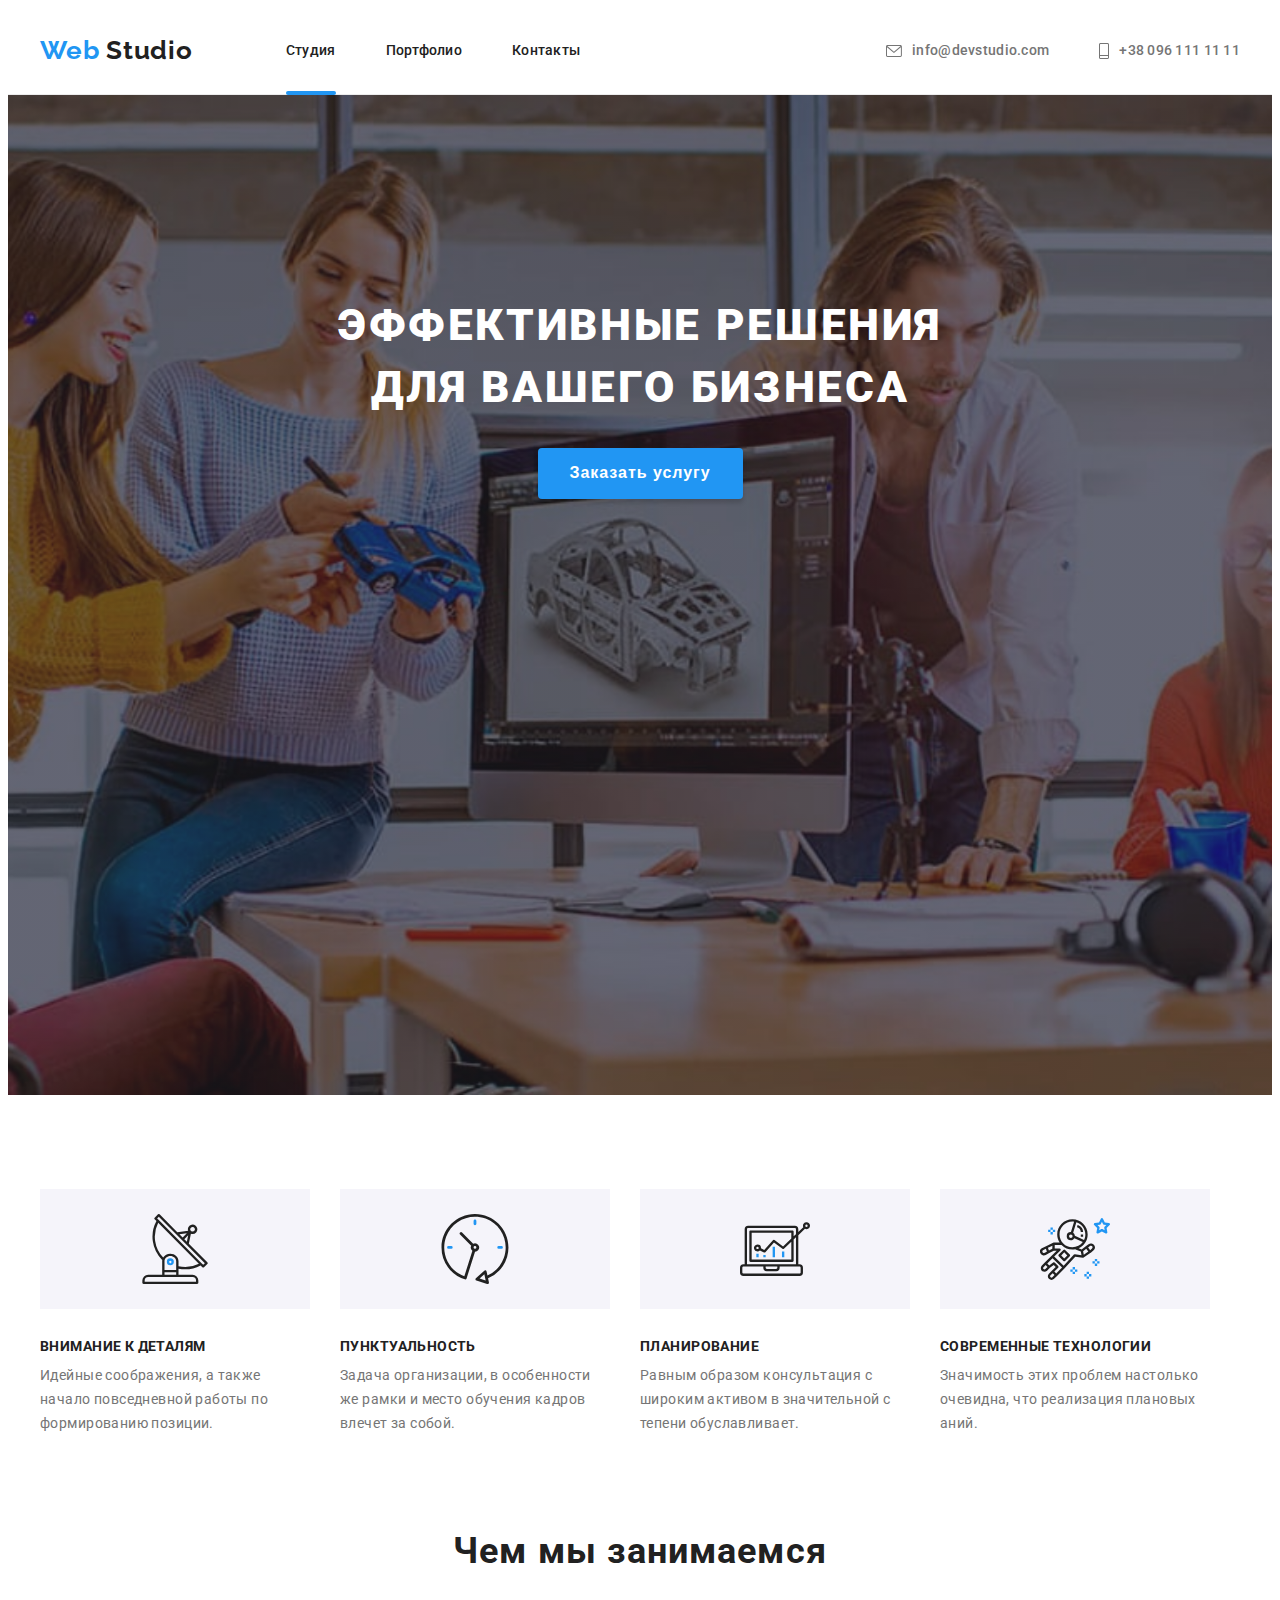
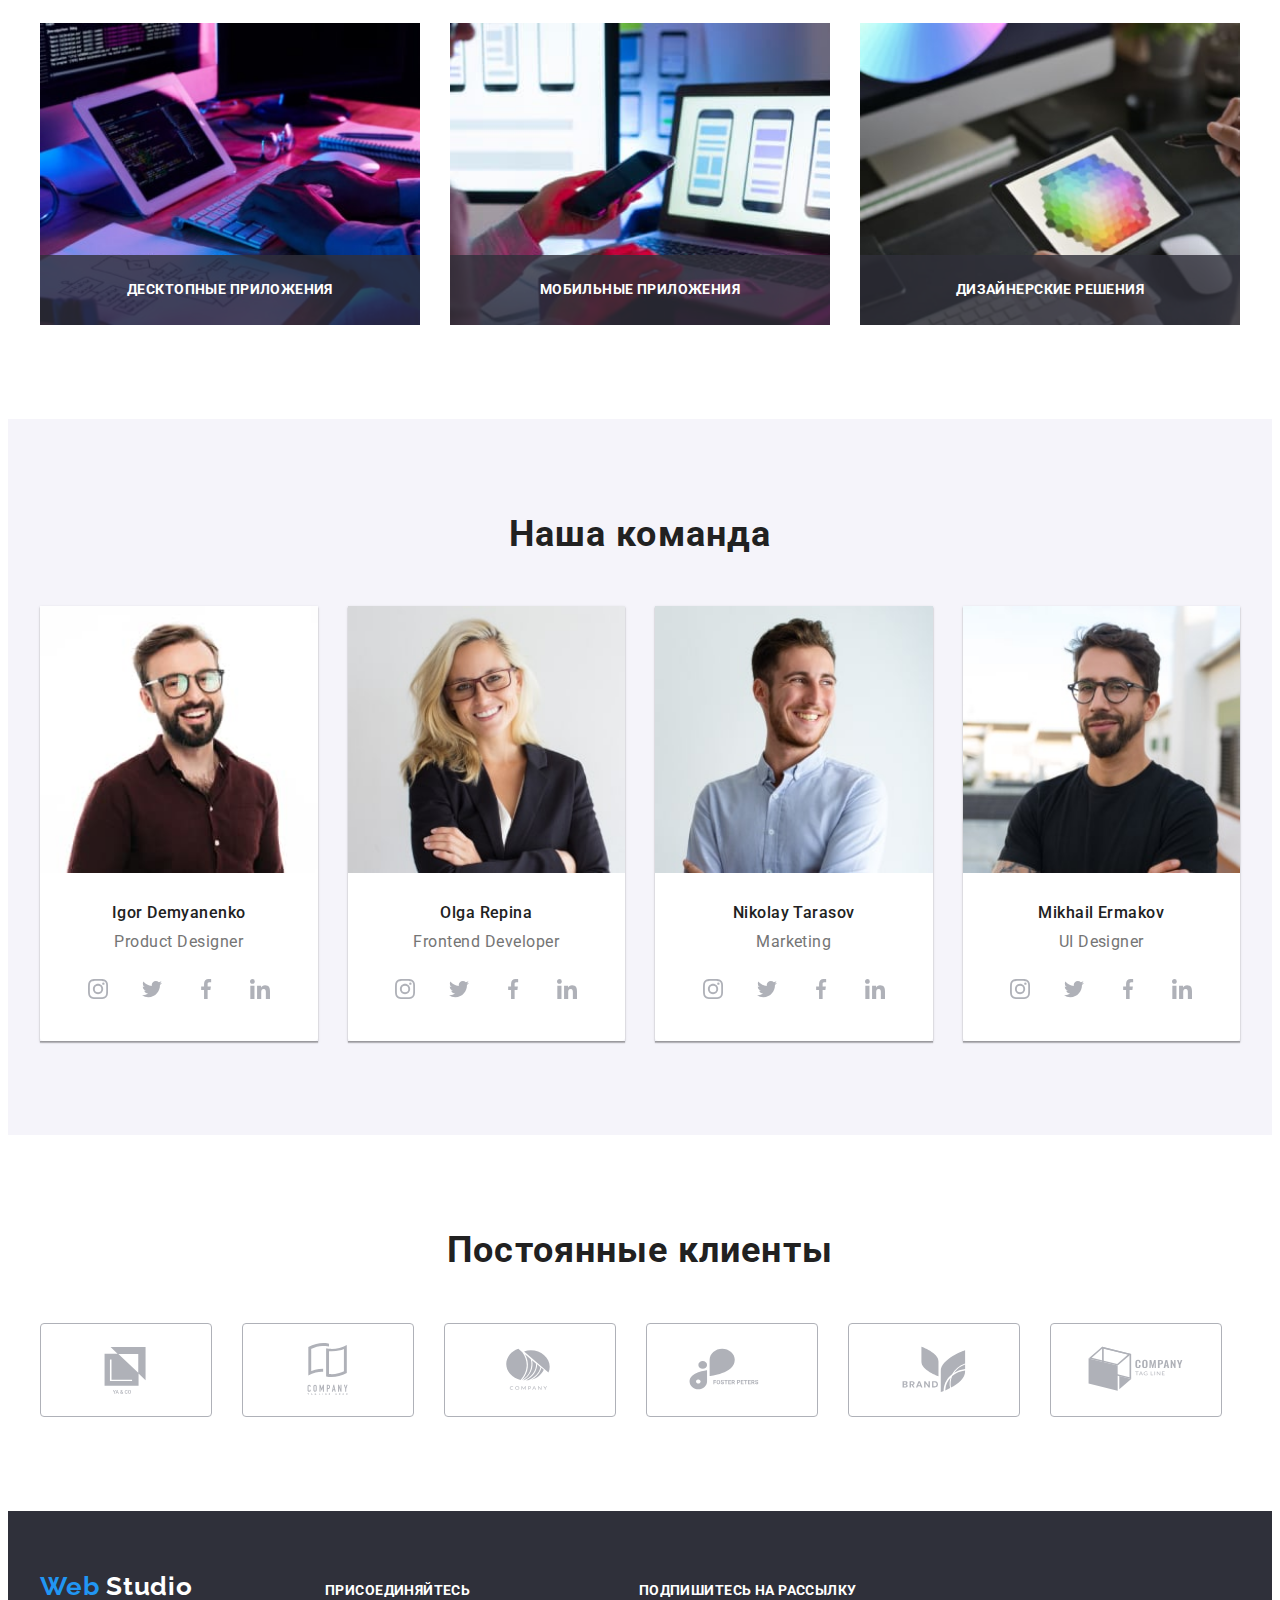
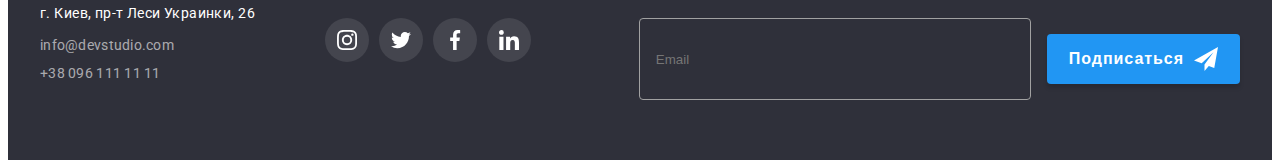
==== commit 890211a5: "up" ====
--- a/index.html
+++ b/index.html
@@ -22,7 +22,7 @@
                     <nav class="nav">
                         <!--Logo nav-->
                         <a href="./index.html" class="logo link nav-logo">Web
-                            <span class="logo-var">Studio</span></a>
+                            <span class="logo--header">Studio</span></a>
                         <ul class=" nav-list list">
                             <li class="nav-list-item">
                                 <a href="./index.html" class="list-item active link n-link">Студия</a>
@@ -390,7 +390,7 @@
                 <div class="conteiner soc-conteiner">
                     <!--Logo nav-->
                     <div class="footer-logo-conteiner">
-                            <a href="./index.html" class="logo link f-logo">Web
+                            <a href="./index.html" class="logo link .logo--footer">Web
                                 <span class="logo-footer">Studio</span></a>
                         
                         <address class="address">
--- a/css/style.css
+++ b/css/style.css
@@ -1,4 +1,9 @@
-/*Палітра */
+/**
+ * /*Палітра
+ *
+ * @format
+ */
+
 /*  палітра тексту
     основний колір тексту --------- #212121
     другорядний колрір тексту ----- #757575
@@ -10,26 +15,26 @@
     колір фону темний-------------- #2F303A
     колір фону св-сірий------------ #F5F4FA */
 :root {
-  /* text-colores */
-  --pr-col-txt: #212121;
-  --bg-second-col: #2f303a;
-  --second-col-txt: #757575;
-  --bg-pr-col: #ffffff;
-  --accent-col: #2196f3;
-  --bg-lightgrey-col: #f5f4fa;
-  --link-col: rgba(255, 255, 255, 0.6);
-  --br-solid-col: #a1a1a1;
-  --sw-btn: rgba(0, 0, 0, 0.15);
-  --hed-sol-col: #ececec;
-  --sl-filtr-col: #eeeeee;
-  --hover-btn-col: #188ce8;
-  --icon-pr-col: #afb1b8;
-  --footer-pr-icon: rgba(255, 255, 255, 0.1);
-  --doptext-col-do: rgba(47, 48, 58, 0.8);
-  --bg-modal-col: rgba(0, 0, 0, 0.2);
-
-  --text-pr-form-col: #212121;
-  --border-input-col: rgba(33, 33, 33, 0.2);
+    /* text-colores */
+    --pr-col-txt: #212121;
+    --bg-second-col: #2f303a;
+    --second-col-txt: #757575;
+    --bg-pr-col: #ffffff;
+    --accent-col: #2196f3;
+    --bg-lightgrey-col: #f5f4fa;
+    --link-col: rgba(255, 255, 255, 0.6);
+    --br-solid-col: #a1a1a1;
+    --sw-btn: rgba(0, 0, 0, 0.15);
+    --hed-sol-col: #ececec;
+    --sl-filtr-col: #eeeeee;
+    --hover-btn-col: #188ce8;
+    --icon-pr-col: #afb1b8;
+    --footer-pr-icon: rgba(255, 255, 255, 0.1);
+    --doptext-col-do: rgba(47, 48, 58, 0.8);
+    --bg-modal-col: rgba(0, 0, 0, 0.2);
+
+    --text-pr-form-col: #212121;
+    --border-input-col: rgba(33, 33, 33, 0.2);
 }
 h1,
 h2,
@@ -38,887 +43,889 @@
 h5,
 p,
 ul {
-  margin: 0;
-  padding: 0;
+    margin: 0;
+    padding: 0;
 }
 
 img {
-  display: block;
-  width: 100%;
-  height: auto;
+    display: block;
+    width: 100%;
+    height: auto;
 }
 
 body {
-  font-family: "Roboto", sans-serif;
-  color: var(--pr-col-txt);
-}
-
-.conteiner {
-  width: 1200px;
-  padding: 0px 15px;
-  margin: 0 auto;
+    font-family: "Roboto", sans-serif;
+    color: var(--pr-col-txt);
+}
+ .conteiner {
+    width: 1200px;
+    padding: 0px 15px;
+    margin: 0 auto;
 }
 
 .visually-hidden {
-  position: absolute;
-  white-space: nowrap;
-  width: 1px;
-  height: 1px;
-  overflow: hidden;
-  border: 0;
-  padding: 0;
-  clip: rect(0 0 0 0);
-  clip-path: inset(50%);
-  margin: -1px;
+    position: absolute;
+    white-space: nowrap;
+    width: 1px;
+    height: 1px;
+    overflow: hidden;
+    border: 0;
+    padding: 0;
+    clip: rect(0 0 0 0);
+    clip-path: inset(50%);
+    margin: -1px;
 }
 
 .list {
-  list-style: none;
+    list-style: none;
 }
 
 .link {
-  /* display: flex; */
-  text-decoration: none;
-  cursor: pointer;
+    text-decoration: none;
+    cursor: pointer;
 }
 
 /* Logo*/
 .logo {
-  font-family: Raleway;
-  font-weight: bold;
-  font-size: 26px;
-  line-height: 1.2;
-  letter-spacing: 0.03em;
-
-  color: var(--accent-col);
-}
-.logo-var {
-  /* display: block; */
-
-  font-family: Raleway;
-  font-weight: bold;
-  font-size: 26px;
-  line-height: 1.2x;
-  letter-spacing: 0.03em;
-
-  color: var(--pr-col-txt);
+    font-family: Raleway;
+    font-weight: bold;
+    font-size: 26px;
+    line-height: 1.2;
+    letter-spacing: 0.03em;
+
+    color: var(--accent-col);
+}
+.logo--header {
+    /* display: block; */
+
+    font-family: Raleway;
+    font-weight: bold;
+    font-size: 26px;
+    line-height: 1.2x;
+    letter-spacing: 0.03em;
+
+    color: var(--pr-col-txt);
 }
 
 /* List */
 .list-item {
-  font-weight: 500;
-  font-size: 14px;
-  line-height: 1.1;
-  letter-spacing: 0.02em;
-
-  color: var(--pr-col-txt);
-
-  transition: color 250ms cubic-bezier(0.4, 0, 0.2, 1);
+    font-weight: 500;
+    font-size: 14px;
+    line-height: 1.1;
+    letter-spacing: 0.02em;
+
+    color: var(--pr-col-txt);
+
+    transition: color 250ms cubic-bezier(0.4, 0, 0.2, 1);
 }
 
 .list-item:hover,
 .list-item:focus {
-  color: var(--accent-col);
+    color: var(--accent-col);
 }
 .postbox::before {
-  content: "";
-  width: 16px;
-  height: 12px;
-
-  background-image: url(../img/postbox.svg);
+    content: "";
+    width: 16px;
+    height: 12px;
+
+    background-image: url(../img/postbox.svg);
 }
 /* Button */
 .btn {
-  font-weight: 700;
-  font-size: 16px;
-  line-height: 1.9;
-  text-align: center;
-  letter-spacing: 0.06em;
-  border-radius: 4px;
-  background-color: var(--accent-col);
-  color: var(--bg-pr-col);
-  border: none;
-  cursor: pointer;
-  box-shadow: 0px 4px 4px var(--sw-btn);
-
-  transition: background-color 250ms cubic-bezier(0.4, 0, 0.2, 1);
+    font-weight: 700;
+    font-size: 16px;
+    line-height: 1.9;
+    text-align: center;
+    letter-spacing: 0.06em;
+    border-radius: 4px;
+    background-color: var(--accent-col);
+    color: var(--bg-pr-col);
+    border: none;
+    cursor: pointer;
+    box-shadow: 0px 4px 4px var(--sw-btn);
+
+    transition: background-color 250ms cubic-bezier(0.4, 0, 0.2, 1);
 }
 .btn:hover,
 .btn:focus {
-  background-color: var(--hover-btn-col);
-  box-shadow: 0px 4px 4px var(--sw-btn);
-}
+    background-color: var(--hover-btn-col);
+    box-shadow: 0px 4px 4px var(--sw-btn);
+}
+*/
 /* Active */
 .active {
-  color: var(--accent-col);
+    color: var(--accent-col);
 }
 .active::after {
-  position: absolute;
-  right: 0;
-  bottom: -1px;
-
-  content: "";
-  /* display: inline-block; */
-  width: 100%;
-  height: 4px;
-  border-radius: 4px;
-
-  background-color: var(--accent-col);
+    position: absolute;
+    right: 0;
+    bottom: -1px;
+
+    content: "";
+    /* display: inline-block; */
+    width: 100%;
+    height: 4px;
+    border-radius: 4px;
+
+    background-color: var(--accent-col);
 }
 
 /* Header */
 .header {
-  position: relative;
-  background-color: var(--bg-pr-col);
-  border-bottom: 1px solid var(--hed-sol-col);
+    position: relative;
+    background-color: var(--bg-pr-col);
+    border-bottom: 1px solid var(--hed-sol-col);
 }
 
 .header-conteiner {
-  display: flex;
+    display: flex;
 }
 
 .nav {
-  display: flex;
-  align-items: center;
+    display: flex;
+    align-items: center;
 }
 
 .nav-logo {
-  display: block;
-  padding: 24px 0px;
-  margin-right: 93px;
+    display: block;
+    padding: 24px 0px;
+    margin-right: 93px;
 }
 
 .nav-list {
-  display: flex;
+    display: flex;
 }
 
 .nav-list-item:not(:last-child) {
-  margin-right: 50px;
+    margin-right: 50px;
 }
 .nav-list-item {
-  position: relative;
+    position: relative;
 }
 
 .n-link {
-  display: block;
-  padding: 35px 0px;
+    display: block;
+    padding: 35px 0px;
 }
 
 .contact-list {
-  display: flex;
-  margin-left: auto;
+    display: flex;
+    margin-left: auto;
 }
 
 .contact-list-item:not(:last-child) {
-  margin-right: 50px;
+    margin-right: 50px;
 }
 
 .list-item-contact {
-  display: inline-flex;
-  align-items: center;
-  padding-top: 35px;
-  padding-bottom: 35px;
-
-  color: var(--second-col-txt);
+    display: inline-flex;
+    align-items: center;
+    padding-top: 35px;
+    padding-bottom: 35px;
+
+    color: var(--second-col-txt);
 }
 
 .icon-postbox {
-  fill: currentColor;
-  margin-right: 10px;
+    fill: currentColor;
+    margin-right: 10px;
 }
 
 .icon-mobtel {
-  fill: currentColor;
-  margin-right: 10px;
+    fill: currentColor;
+    margin-right: 10px;
 }
 .icon-postbox:hover,
 .icon-postbox:focus,
 .icon-mobtel:hover,
 .icon-mobtel:focus {
-  color: var(--hover-btn-col);
+    color: var(--hover-btn-col);
 }
 
 .hero-sect {
-  height: 600px;
-  max-width: 1600px;
-  padding: 200px 0px;
-  margin: 0 auto;
-
-  background-image: linear-gradient(
-      to right,
-      rgba(47, 48, 58, 0.4),
-      rgba(47, 48, 58, 0.4)
-    ),
-    url(../img/hero-img.jpg);
-
-  background-size: cover;
-  background-position: center;
-  background-repeat: no-repeat;
-
-  background-color: var(--bg-second-col);
+    height: 600px;
+    max-width: 1600px;
+    padding: 200px 0px;
+    margin: 0 auto;
+
+    background-image: linear-gradient(
+            to right,
+            rgba(47, 48, 58, 0.4),
+            rgba(47, 48, 58, 0.4)
+        ),
+        url(../img/hero-img.jpg);
+
+    background-size: cover;
+    background-position: center;
+    background-repeat: no-repeat;
+
+    background-color: var(--bg-second-col);
 }
 
 .hero-conteiner {
-  text-align: center;
+    text-align: center;
 }
 .hero-sect-tittle {
-  margin: auto;
-  width: 696px;
-  margin-bottom: 30px;
-
-  font-weight: 900;
-  font-size: 44px;
-  line-height: 1.4;
-  letter-spacing: 0.06em;
-  text-transform: uppercase;
-
-  color: var(--bg-pr-col);
+    margin: auto;
+    width: 696px;
+    margin-bottom: 30px;
+
+    font-weight: 900;
+    font-size: 44px;
+    line-height: 1.4;
+    letter-spacing: 0.06em;
+    text-transform: uppercase;
+
+    color: var(--bg-pr-col);
 }
 
 .btn-hero {
-  padding: 10px 32px;
-  min-width: 200px;
+    padding: 10px 32px;
+    min-width: 200px;
 }
 
 /* Skills-section */
 .skills {
-  padding: 94px 0px;
+    padding: 94px 0px;
 }
 
 .skills-list {
-  display: flex;
+    display: flex;
 }
 .skills-list-items {
-  width: 270px;
+    width: 270px;
 }
 
 .skills-list-items:not(:last-child) {
-  margin-right: 30px;
+    margin-right: 30px;
 }
 
 .skills-list-items::before {
-  display: block;
-  content: "";
-  height: 120px;
-  margin-bottom: 30px;
-  background-color: var(--bg-lightgrey-col);
-  background-position: center;
-  background-repeat: no-repeat;
-  background-size: contain;
+    display: block;
+    content: "";
+    height: 120px;
+    margin-bottom: 30px;
+    background-color: var(--bg-lightgrey-col);
+    background-position: center;
+    background-repeat: no-repeat;
+    background-size: contain;
 }
 /* Befor icond */
 .icon-locator::before {
-  content: "";
-
-  background-image: url(../img/antenna.svg);
-  background-position: center;
-  background-repeat: no-repeat;
-  background-size: 70px 70px;
+    content: "";
+
+    background-image: url(../img/antenna.svg);
+    background-position: center;
+    background-repeat: no-repeat;
+    background-size: 70px 70px;
 }
 
 .icon-clock::before {
-  content: "";
-
-  background-image: url(../img/clock.svg);
-  background-position: center;
-  background-repeat: no-repeat;
-  background-size: 70px 70px;
+    content: "";
+
+    background-image: url(../img/clock.svg);
+    background-position: center;
+    background-repeat: no-repeat;
+    background-size: 70px 70px;
 }
 
 .icon-laptop::before {
-  content: "";
-
-  background-image: url(../img/diagram.svg);
-  background-position: center;
-  background-repeat: no-repeat;
-  background-size: 70px 70px;
+    content: "";
+
+    background-image: url(../img/diagram.svg);
+    background-position: center;
+    background-repeat: no-repeat;
+    background-size: 70px 70px;
 }
 .icon-spaceman::before {
-  content: "";
-
-  background-image: url(../img/astronaut.svg);
-  background-position: center;
-  background-repeat: no-repeat;
-  background-size: 70px 70px;
+    content: "";
+
+    background-image: url(../img/astronaut.svg);
+    background-position: center;
+    background-repeat: no-repeat;
+    background-size: 70px 70px;
 }
 
 .skills-list-items-tittle {
-  margin-bottom: 10px;
-
-  font-weight: bold;
-  font-size: 14px;
-  line-height: 1.1;
-  letter-spacing: 0.03em;
-  text-transform: uppercase;
-
-  /* background-color: var(--bg-lightgrey-coll); */
-  color: var(--pr-col-txt);
+    margin-bottom: 10px;
+
+    font-weight: bold;
+    font-size: 14px;
+    line-height: 1.1;
+    letter-spacing: 0.03em;
+    text-transform: uppercase;
+
+    /* background-color: var(--bg-lightgrey-coll); */
+    color: var(--pr-col-txt);
 }
 .skills-list-items-par {
-  font-weight: normal;
-  font-size: 14px;
-  line-height: 1.7;
-  letter-spacing: 0.03em;
-  color: var(--second-col-txt);
+    font-weight: normal;
+    font-size: 14px;
+    line-height: 1.7;
+    letter-spacing: 0.03em;
+    color: var(--second-col-txt);
 }
 
 /* Section What we do */
 .do-sct {
-  padding-bottom: 94px;
+    padding-bottom: 94px;
 }
 .do-sct {
-  background-color: var(--bg-pr-col);
+    background-color: var(--bg-pr-col);
 }
 .do-sct-list {
-  display: flex;
-  flex-wrap: wrap;
+    display: flex;
+    flex-wrap: wrap;
 }
 
 .do-sct-list-items {
-  position: relative;
-  flex-basis: calc((100% - 60px) / 3);
-  margin-right: 30px;
+    position: relative;
+    flex-basis: calc((100% - 60px) / 3);
+    margin-right: 30px;
 }
 .do-sct-list-items:nth-child(3n) {
-  margin-right: 0;
+    margin-right: 0;
 }
 .dop-text {
-  position: absolute;
-  bottom: 0;
-
-  display: flex;
-  justify-content: center;
-  align-items: center;
-  width: 100%;
-  min-height: 70px;
-
-  background-color: var(--doptext-col-do);
+    position: absolute;
+    bottom: 0;
+
+    display: flex;
+    justify-content: center;
+    align-items: center;
+    width: 100%;
+    min-height: 70px;
+
+    background-color: var(--doptext-col-do);
 }
 .dop-text-tittle {
-  font-weight: bold;
-  font-size: 14px;
-  line-height: 1.1;
-  letter-spacing: 0.03em;
-  text-transform: uppercase;
-
-  color: var(--bg-pr-col);
+    font-weight: bold;
+    font-size: 14px;
+    line-height: 1.1;
+    letter-spacing: 0.03em;
+    text-transform: uppercase;
+
+    color: var(--bg-pr-col);
 }
 /* Section Team*/
 .team {
-  padding: 94px 0px;
-
-  background-color: var(--bg-lightgrey-col);
+    padding: 94px 0px;
+
+    background-color: var(--bg-lightgrey-col);
 }
 
 .sct-tittle {
-  font-weight: bold;
-  font-size: 36px;
-  line-height: 1.2;
-  text-align: center;
-  letter-spacing: 0.03em;
-  margin-bottom: 50px;
+    font-weight: bold;
+    font-size: 36px;
+    line-height: 1.2;
+    text-align: center;
+    letter-spacing: 0.03em;
+    margin-bottom: 50px;
 }
 
 .sct-team-list {
-  display: flex;
-  flex-wrap: wrap;
+    display: flex;
+    flex-wrap: wrap;
 }
 .team-list-item {
-  width: calc((100% - 90px) / 4);
-  margin-right: 30px;
-  box-shadow: 0px 1px 3px rgba(0, 0, 0, 0.12), 0px 1px 1px rgba(0, 0, 0, 0.14),
-    0px 2px 1px rgba(0, 0, 0, 0.2);
+    width: calc((100% - 90px) / 4);
+    margin-right: 30px;
+    box-shadow: 0px 1px 3px rgba(0, 0, 0, 0.12), 0px 1px 1px rgba(0, 0, 0, 0.14),
+        0px 2px 1px rgba(0, 0, 0, 0.2);
 }
 .team-list-item:nth-child(4n) {
-  margin-right: 0;
+    margin-right: 0;
 }
 
 .team-conteiner-item {
-  padding: 30px 32px;
-
-  background-color: var(--bg-pr-col);
-
-  border-radius: 0px 0px 4px 4px;
+    padding: 30px 32px;
+
+    background-color: var(--bg-pr-col);
+
+    border-radius: 0px 0px 4px 4px;
 }
 
 .sct-team-list-tittle {
-  font-weight: 500;
-  font-size: 16px;
-  line-height: 19px;
-  text-align: center;
-  letter-spacing: 0.03em;
-  color: var(--pr-col-txt);
-  margin-bottom: 10px;
+    font-weight: 500;
+    font-size: 16px;
+    line-height: 19px;
+    text-align: center;
+    letter-spacing: 0.03em;
+    color: var(--pr-col-txt);
+    margin-bottom: 10px;
 }
 .sct-team-list-par {
-  margin-bottom: 16px;
-
-  font-weight: normal;
-  font-size: 16px;
-  line-height: 1.2;
-  text-align: center;
-  letter-spacing: 0.03em;
-
-  color: var(--second-col-txt);
+    margin-bottom: 16px;
+
+    font-weight: normal;
+    font-size: 16px;
+    line-height: 1.2;
+    text-align: center;
+    letter-spacing: 0.03em;
+
+    color: var(--second-col-txt);
 }
 .team-social-list {
-  display: flex;
-  justify-content: center;
+    display: flex;
+    justify-content: center;
 }
 .team-social-item {
-  width: 44px;
-  height: 44px;
-  margin-right: 10px;
+    width: 44px;
+    height: 44px;
+    margin-right: 10px;
 }
 .team-social-item:last-child {
-  margin-right: 0px;
+    margin-right: 0px;
 }
 
 .team-social-link {
-  display: flex;
-  justify-content: center;
-  align-items: center;
-  width: 100%;
-  height: 100%;
-  border-radius: 50%;
-  background-color: var(--bg-pr-col);
-
-  color: var(--icon-pr-col);
-
-  transition: color 250ms cubic-bezier(0.4, 0, 0.2, 1),
-    background-color 250ms cubic-bezier(0.4, 0, 0.2, 1);
+    display: flex;
+    justify-content: center;
+    align-items: center;
+    width: 100%;
+    height: 100%;
+    border-radius: 50%;
+    background-color: var(--bg-pr-col);
+
+    color: var(--icon-pr-col);
+
+    transition: color 250ms cubic-bezier(0.4, 0, 0.2, 1),
+        background-color 250ms cubic-bezier(0.4, 0, 0.2, 1);
 }
 .team-social-icon {
-  fill: currentColor;
+    fill: currentColor;
 }
 .team-social-link:hover,
 .team-social-link:focus {
-  background-color: var(--accent-col);
-  color: var(--bg-pr-col);
+    background-color: var(--accent-col);
+    color: var(--bg-pr-col);
 }
 
 /* uor-client */
 .our-clients {
-  padding: 94px 0px;
+    padding: 94px 0px;
 }
 .clients {
-  margin-bottom: 50px;
+    margin-bottom: 50px;
 }
 .clients-list {
-  display: flex;
+    display: flex;
 }
 .clients-item:not(:last-child) {
-  margin-right: 30px;
+    margin-right: 30px;
 }
 .clients-link {
-  display: flex;
-  justify-content: center;
-  align-items: center;
-  width: 170px;
-  height: 92px;
-  border-radius: 4px;
-
-  background-color: transparent;
-
-  color: var(--icon-pr-col);
-  border: 1px solid var(--icon-pr-col);
-
-  transition: color 250ms cubic-bezier(0.4, 0, 0.2, 1),
-    border 250ms cubic-bezier(0.4, 0, 0.2, 1);
+    display: flex;
+    justify-content: center;
+    align-items: center;
+    width: 170px;
+    height: 92px;
+    border-radius: 4px;
+
+    background-color: transparent;
+
+    color: var(--icon-pr-col);
+    border: 1px solid var(--icon-pr-col);
+
+    transition: color 250ms cubic-bezier(0.4, 0, 0.2, 1),
+        border 250ms cubic-bezier(0.4, 0, 0.2, 1);
 }
 .clients-icon {
-  fill: currentColor;
+    fill: currentColor;
 }
 .clients-link:hover,
 .clients-link:focus {
-  color: var(--hover-btn-col);
-  border: 1px solid var(--hover-btn-col);
+    color: var(--hover-btn-col);
+    border: 1px solid var(--hover-btn-col);
 }
 
 /* Footer */
 .footer {
-  padding: 60px 0px;
-  background-color: var(--bg-second-col);
-}
-.f-logo {
+    padding: 60px 0px;
+    background-color: var(--bg-second-col);
+}
+/* .logo--footer {
   display: block;
   margin-bottom: 20px;
-}
+} */
 
 .logo-footer {
-  font-family: Raleway;
-  font-weight: bold;
-  font-size: 26px;
-  line-height: 1.2x;
-  letter-spacing: 0.03em;
-  color: var(--bg-pr-col);
+    font-family: Raleway;
+    font-weight: bold;
+    font-size: 26px;
+    line-height: 1.2x;
+    letter-spacing: 0.03em;
+    color: var(--bg-pr-col);
 }
 .address {
-  font-style: normal;
+    font-style: normal;
 }
 
 .footer-par {
-  font-weight: normal;
-  font-size: 14px;
-  line-height: 1.7;
-  letter-spacing: 0.03em;
-  color: var(--bg-pr-col);
-  margin-bottom: 9px;
+    font-weight: normal;
+    font-size: 14px;
+    line-height: 1.7;
+    letter-spacing: 0.03em;
+    color: var(--bg-pr-col);
+    margin-bottom: 9px;
 }
 .foot-address {
-  font-style: normal;
+    font-style: normal;
 }
 .f-list-item:not(:last-child) {
-  margin-bottom: 9px;
+    margin-bottom: 9px;
 }
 
 .footer-link {
-  font-weight: 400;
-  color: var(--link-col);
+    font-weight: 400;
+    color: var(--link-col);
 }
 
 /* Footer social network */
 .soc-conteiner {
-  display: flex;
-  align-items: baseline;
-  /* justify-content: space-between; */
+    display: flex;
+    align-items: baseline;
+    /* justify-content: space-between; */
 }
 .social-network {
-  margin-right: auto;
+    margin-right: auto;
 }
 .footer-logo-conteiner {
-  margin-right: 70px;
+    margin-right: 70px;
 }
 .social-network-tittle {
-  margin-bottom: 20px;
-
-  font-weight: bold;
-  font-size: 14px;
-  line-height: 1.1;
-  letter-spacing: 0.03em;
-  text-transform: uppercase;
-
-  color: var(--bg-pr-col);
+    margin-bottom: 20px;
+
+    font-weight: bold;
+    font-size: 14px;
+    line-height: 1.1;
+    letter-spacing: 0.03em;
+    text-transform: uppercase;
+
+    color: var(--bg-pr-col);
 }
 .footer-social-list {
-  display: flex;
-  justify-content: center;
+    display: flex;
+    justify-content: center;
 }
 
 .footer-social-item {
-  width: 44px;
-  height: 44px;
-  margin-right: 10px;
+    width: 44px;
+    height: 44px;
+    margin-right: 10px;
 }
 .footer-social-item:last-child {
-  margin-right: 0px;
+    margin-right: 0px;
 }
 .footer-social-link {
-  display: flex;
-  justify-content: center;
-  align-items: center;
-  width: 100%;
-  height: 100%;
-  border-radius: 50%;
-
-  background-color: var(--footer-pr-icon);
-  color: var(--bg-pr-col);
-
-  transition: background-color 250ms cubic-bezier(0.4, 0, 0.2, 1);
+    display: flex;
+    justify-content: center;
+    align-items: center;
+    width: 100%;
+    height: 100%;
+    border-radius: 50%;
+
+    background-color: var(--footer-pr-icon);
+    color: var(--bg-pr-col);
+
+    transition: background-color 250ms cubic-bezier(0.4, 0, 0.2, 1);
 }
 .footer-social-icon {
-  fill: currentColor;
+    fill: currentColor;
 }
 .footer-social-link:hover,
 .footer-social-link:focus {
-  background-color: var(--accent-col);
+    background-color: var(--accent-col);
 }
 
 /* Footer-form */
 .footer-form-conteiner {
-  display: flex;
-  flex-direction: column;
+    display: flex;
+    flex-direction: column;
 }
 .footer-form-tittle {
-  margin-bottom: 20px;
-
-  font-weight: bold;
-  font-size: 14px;
-  line-height: 1.1;
-  letter-spacing: 0.03em;
-  text-transform: uppercase;
-
-  color: var(--bg-pr-col);
+    margin-bottom: 20px;
+
+    font-weight: bold;
+    font-size: 14px;
+    line-height: 1.1;
+    letter-spacing: 0.03em;
+    text-transform: uppercase;
+
+    color: var(--bg-pr-col);
 }
 .footer-form {
-  display: flex;
-  margin-left: auto;
-  fill: #afb1b8;
+    display: flex;
+    margin-left: auto;
+    fill: #afb1b8;
 }
 .footer-input {
-  width: 358px;
-  height: 50px;
-  padding: 15px 16px;
-  margin-right: 12px;
-  border-radius: 4px;
-  border: 1px solid var(--br-solid-col);
-  outline: none;
-
-  color: var(--br-solid-col);
-  background-color: transparent;
-  cursor: pointer;
+    width: 358px;
+    height: 50px;
+    padding: 15px 16px;
+    margin-right: 12px;
+    border-radius: 4px;
+    border: 1px solid var(--br-solid-col);
+    outline: none;
+
+    color: var(--br-solid-col);
+    background-color: transparent;
+    cursor: pointer;
 }
 
 .footer-input:focus,
 .footer-input:hover {
-  border: 1px solid var(--hover-btn-col);
+    border: 1px solid var(--hover-btn-col);
 }
 
 .footer-form-btn {
-  display: inline-flex;
-  align-items: center;
-  padding: 10px 22px;
-  font-weight: 700;
-  font-size: 16px;
-  line-height: 1.9;
-  text-align: center;
-  letter-spacing: 0.06em;
-  border-radius: 4px;
-  background-color: var(--accent-col);
-  color: var(--bg-pr-col);
-  border: none;
-  cursor: pointer;
-  box-shadow: 0px 4px 4px var(--sw-btn);
-
-  transition: background-color 250ms cubic-bezier(0.4, 0, 0.2, 1);
+    display: inline-flex;
+    align-items: center;
+    padding: 10px 22px;
+    font-weight: 700;
+    font-size: 16px;
+    line-height: 1.9;
+    text-align: center;
+    letter-spacing: 0.06em;
+    border-radius: 4px;
+    background-color: var(--accent-col);
+    color: var(--bg-pr-col);
+    border: none;
+    cursor: pointer;
+    box-shadow: 0px 4px 4px var(--sw-btn);
+
+    transition: background-color 250ms cubic-bezier(0.4, 0, 0.2, 1);
 }
 .footer-form-btn:hover,
 .footer-form-btn:focus {
-  background-color: var(--hover-btn-col);
-  box-shadow: 0px 4px 4px var(--sw-btn);
+    background-color: var(--hover-btn-col);
+    box-shadow: 0px 4px 4px var(--sw-btn);
 }
 
 .icon-send {
-  fill: currentColor;
+    fill: currentColor;
 }
 .f-icon-conteiner {
-  display: flex;
-  /* align-items: center; */
-  margin-left: 10px;
+    display: flex;
+    /* align-items: center; */
+    margin-left: 10px;
 }
 
 /* PORTFOLIO  */
 .filtr {
-  padding: 94px 0px;
-  background-color: var(--bg-pr-col);
+    padding: 94px 0px;
+    background-color: var(--bg-pr-col);
 }
 
 .filtr-list {
-  display: flex;
-  justify-content: center;
-  margin-bottom: 50px;
+    display: flex;
+    justify-content: center;
+    margin-bottom: 50px;
 }
 .filtr-list-item {
-  margin-right: 8px;
+    margin-right: 8px;
 }
 .filtr-list-item:nth-child(5n) {
-  margin-right: 0;
+    margin-right: 0;
 }
 
 /* Btn-portfolio */
 
 .item-btn {
-  padding: 6px 22px;
-
-  font-weight: 500;
-  font-size: 16px;
-  line-height: 1.6;
-  text-align: center;
-  letter-spacing: 0.03em;
-
-  color: var(--pr-col-txt);
-  background-color: var(--bg-lightgrey-col);
-
-  border: transparent;
-  border-radius: 4px;
-  cursor: pointer;
-
-  transition: background-color 250ms cubic-bezier(0.4, 0, 0.2, 1),
-    color 250ms cubic-bezier(0.4, 0, 0.2, 1),
-    box-shadow 250ms cubic-bezier(0.4, 0, 0.2, 1);
+    padding: 6px 22px;
+
+    font-weight: 500;
+    font-size: 16px;
+    line-height: 1.6;
+    text-align: center;
+    letter-spacing: 0.03em;
+
+    color: var(--pr-col-txt);
+    background-color: var(--bg-lightgrey-col);
+
+    border: transparent;
+    border-radius: 4px;
+    cursor: pointer;
+
+    transition: background-color 250ms cubic-bezier(0.4, 0, 0.2, 1),
+        color 250ms cubic-bezier(0.4, 0, 0.2, 1),
+        box-shadow 250ms cubic-bezier(0.4, 0, 0.2, 1);
 }
 
 .item-btn:hover,
 .item-btn:focus {
-  background-color: var(--accent-col);
-  color: var(--bg-pr-col);
-  box-shadow: 0px 4px 4px var(--sw-btn);
+    background-color: var(--accent-col);
+    color: var(--bg-pr-col);
+    box-shadow: 0px 4px 4px var(--sw-btn);
 }
 .btn-active {
-  background-color: var(--accent-col);
-  color: var(--bg-pr-col);
+    background-color: var(--accent-col);
+    color: var(--bg-pr-col);
 }
 
 /* Portfolio list section */
 .pl-tittle-list {
-  display: flex;
-  flex-wrap: wrap;
+    display: flex;
+    flex-wrap: wrap;
 }
 .pl-tittle-list-item {
-  position: relative;
-
-  width: 370px;
-  border: 1px solid var(--hed-sol-col);
-  margin-right: 30px;
-  margin-bottom: 30px;
+    position: relative;
+
+    width: 370px;
+    border: 1px solid var(--hed-sol-col);
+    margin-right: 30px;
+    margin-bottom: 30px;
 }
 .pl-tittle-list-item:nth-child(3n) {
-  margin-right: 0;
+    margin-right: 0;
 }
 .pl-tittle-list-item-link {
-  display: inline-block;
-  transition: box-shadow 250ms cubic-bezier(0.4, 0, 0.2, 1);
+    display: inline-block;
+    transition: box-shadow 250ms cubic-bezier(0.4, 0, 0.2, 1);
 }
 
 .pl-conteiner {
-  padding: 20px 24px;
+    padding: 20px 24px;
 }
 
 .pl-tittle-list-item-tittle {
-  font-weight: bold;
-  font-size: 18px;
-  line-height: 2;
-  letter-spacing: 0.06em;
-  color: var(--pr-col-txt);
+    font-weight: bold;
+    font-size: 18px;
+    line-height: 2;
+    letter-spacing: 0.06em;
+    color: var(--pr-col-txt);
 }
 .pl-tittle-list-item-par {
-  font-weight: normal;
-  font-size: 16px;
-  line-height: 1.9;
-  letter-spacing: 0.03em;
-  color: var(--second-col-txt);
+    font-weight: normal;
+    font-size: 16px;
+    line-height: 1.9;
+    letter-spacing: 0.03em;
+    color: var(--second-col-txt);
 }
 
 .pl-tittle-list-item-link:hover,
 .pl-tittle-list-item-link:focus {
-  box-shadow: 0px 1px 1px rgba(0, 0, 0, 0.12), 0px 4px 4px rgba(0, 0, 0, 0.06),
-    1px 4px 6px rgba(0, 0, 0, 0.16);
+    box-shadow: 0px 1px 1px rgba(0, 0, 0, 0.12), 0px 4px 4px rgba(0, 0, 0, 0.06),
+        1px 4px 6px rgba(0, 0, 0, 0.16);
 }
 .pl-cards {
-  position: relative;
-
-  overflow: hidden;
+    position: relative;
+
+    overflow: hidden;
 }
 
 .pl-cards-text {
-  position: absolute;
-  top: 0;
-  right: 0;
-
-  padding: 63px 24px;
-  height: 100%;
-
-  font-weight: 400;
-  font-size: 18px;
-  line-height: 1.6;
-  text-align: left;
-  letter-spacing: 0.03em;
-
-  color: var(--bg-pr-col);
-  background-color: rgba(33, 150, 243, 0.9);
-  transform: translateY(101%);
-
-  transition: transform 250ms cubic-bezier(0.4, 0, 0.2, 1);
+    position: absolute;
+    top: 0;
+    right: 0;
+
+    padding: 63px 24px;
+    height: 100%;
+
+    font-weight: 400;
+    font-size: 18px;
+    line-height: 1.6;
+    text-align: left;
+    letter-spacing: 0.03em;
+
+    color: var(--bg-pr-col);
+    background-color: rgba(33, 150, 243, 0.9);
+    transform: translateY(101%);
+
+    transition: transform 250ms cubic-bezier(0.4, 0, 0.2, 1);
 }
 
 .pl-tittle-list-item-link:hover .pl-cards-text,
 .pl-tittle-list-item-link:focus .pl-cards-text {
-  transform: translateY(0);
+    transform: translateY(0);
 }
 
 /* Backdrop-modal */
 
 .backdrop {
-  position: fixed;
-  top: 0;
-  left: 0;
-
-  width: 100vw;
-  height: 100vh;
-
-  background-color: var(--bg-modal-col);
-
-  transition: opacity 250ms, visibility 250ms,
-    transform 250ms cubic-bezier(0, 0.36, 0.7, 0.65);
+    position: fixed;
+    top: 0;
+    left: 0;
+
+    width: 100vw;
+    height: 100vh;
+
+    background-color: var(--bg-modal-col);
+
+    transition: opacity 250ms, visibility 250ms,
+        transform 250ms cubic-bezier(0, 0.36, 0.7, 0.65);
 }
 .backdrop.is-hidden .modal {
-  transform: skew(40deg);
+    transform: skew(40deg);
 }
 
 .modal {
-  position: absolute;
-  top: 50%;
-  left: 50%;
-  transform: translate(-50%, -50%);
-  transition: transform 500ms cubic-bezier(0, 0.36, 0.7, 0.65);
-
-  width: 528px;
-  min-height: 581px;
-  padding: 40px;
-  border-radius: 4px;
-
-  background-color: var(--bg-pr-col);
-  box-shadow: 0px 1px 3px rgba(0, 0, 0, 0.12), 0px 1px 1px rgba(0, 0, 0, 0.14),
-    0px 2px 1px rgba(0, 0, 0, 0.2);
+    position: absolute;
+    top: 50%;
+    left: 50%;
+    transform: translate(-50%, -50%);
+    transition: transform 500ms cubic-bezier(0, 0.36, 0.7, 0.65);
+
+    width: 528px;
+    min-height: 581px;
+    padding: 40px;
+    border-radius: 4px;
+
+    background-color: var(--bg-pr-col);
+    box-shadow: 0px 1px 3px rgba(0, 0, 0, 0.12), 0px 1px 1px rgba(0, 0, 0, 0.14),
+        0px 2px 1px rgba(0, 0, 0, 0.2);
 }
 
 .button-close {
-  position: absolute;
-  top: 8px;
-  right: 8px;
-
-  display: flex;
-  justify-content: center;
-  align-items: center;
-  width: 30px;
-  height: 30px;
-
-  border-radius: 50%;
-  background-color: transparent;
-  border: 1px solid var(--br-solid-col);
-
-  cursor: pointer;
-
-  transition: color 250ms cubic-bezier(0.4, 0, 0.2, 1);
+    position: absolute;
+    top: 8px;
+    right: 8px;
+
+    display: flex;
+    justify-content: center;
+    align-items: center;
+    width: 30px;
+    height: 30px;
+
+    border-radius: 50%;
+    background-color: transparent;
+    border: 1px solid var(--br-solid-col);
+
+    cursor: pointer;
+
+    transition: color 250ms cubic-bezier(0.4, 0, 0.2, 1),
+        border 250ms cubic-bezier(0.4, 0, 0.2, 1);
 }
 
 .icon-close {
-  fill: currentColor;
+    fill: currentColor;
 }
 
 .button-close:focus,
 .button-close:hover {
-  color: var(--hover-btn-col);
+    color: var(--hover-btn-col);
+    border: 1px solid var(--hover-btn-col);
+    outline: none;
 }
 
 .is-hidden {
-  visibility: hidden;
-  opacity: 0;
-  pointer-events: none;
+    visibility: hidden;
+    opacity: 0;
+    pointer-events: none;
 }
 
 /* Form */
 
 .modal-tittle {
-  margin-bottom: 20px;
-
-  font-weight: bold;
-  font-size: 20px;
-  line-height: 1.2;
-  text-align: center;
-  letter-spacing: 0.03em;
-
-  color: var(--text-pr-form-col);
+    margin-bottom: 20px;
+
+    font-weight: bold;
+    font-size: 20px;
+    line-height: 1.2;
+    text-align: center;
+    letter-spacing: 0.03em;
+
+    color: var(--text-pr-form-col);
 }
 
 /* .modal-form-list {
@@ -926,185 +933,186 @@
   flex-direction: column;
 } */
 .modal-form-list-title {
-  position: relative;
-  /* display: flex; */
-
-  margin-bottom: 10px;
+    position: relative;
+    /* display: flex; */
+
+    margin-bottom: 10px;
 }
 .modal-form-textarea {
-  position: relative;
-  margin-bottom: 5px;
+    position: relative;
+    margin-bottom: 20px;
 }
 .modal-textarea {
-  width: 100%;
-  height: 120px;
-  padding: 12px 16px;
-
-  border-radius: 4px;
-  border: 1px solid var(--border-input-col);
-  outline: transparent;
-
-  cursor: pointer;
-
-  transition: border 250ms cubic-bezier(0.4, 0, 0.2, 1);
-
-  resize: none;
+    width: 100%;
+    height: 120px;
+    padding: 12px 16px;
+
+    border-radius: 4px;
+    border: 1px solid var(--border-input-col);
+    outline: transparent;
+
+    cursor: pointer;
+
+    transition: border 250ms cubic-bezier(0.4, 0, 0.2, 1);
+
+    resize: none;
 }
 .modal-textarea:focus,
 .modal-textarea:hover {
-  border: 1px solid var(--accent-col);
+    border: 1px solid var(--accent-col);
 }
 .modal-textarea::placeholder {
-  font-style: normal;
-  font-weight: normal;
-  font-size: 12px;
-  line-height: 14px;
-  letter-spacing: 0.01em;
-
-  color: rgba(117, 117, 117, 0.5);
+    font-style: normal;
+    font-weight: normal;
+    font-size: 12px;
+    line-height: 14px;
+    letter-spacing: 0.01em;
+
+    color: rgba(117, 117, 117, 0.5);
 }
 
 .modal-lable-textarea {
-  position: absolute;
-  top: 0;
-  left: 0;
-  transform: translateY(-20px);
-
-  font-weight: normal;
-  font-size: 12px;
-  line-height: 1.2;
-  letter-spacing: 0.01em;
-
-  cursor: pointer;
-
-  color: var(--second-col-txt);
+    position: absolute;
+    top: 0;
+    left: 0;
+    transform: translateY(-20px);
+
+    font-weight: normal;
+    font-size: 12px;
+    line-height: 1.2;
+    letter-spacing: 0.01em;
+
+    cursor: pointer;
+
+    color: var(--second-col-txt);
 }
 
 .modal-input {
-  width: 100%;
-  height: 40px;
-  padding-right: 10px;
-  padding-left: 43px;
-  border-radius: 4px;
-  border: 1px solid var(--border-input-col);
-  outline: transparent;
-
-  cursor: pointer;
-
-  transition: border 250ms cubic-bezier(0.4, 0, 0.2, 1);
+    width: 100%;
+    height: 40px;
+    padding-right: 10px;
+    padding-left: 43px;
+    border-radius: 4px;
+    border: 1px solid var(--border-input-col);
+    outline: transparent;
+
+    cursor: pointer;
+
+    transition: border 250ms cubic-bezier(0.4, 0, 0.2, 1);
 }
 .modal-input:hover,
 .modal-input:focus {
-  border: 1px solid var(--accent-col);
+    border: 1px solid var(--accent-col);
 }
 
 .modal-lable {
-  /* position: absolute; */
-  top: -50%;
-  left: 0;
-
-  display: flex;
-  margin-bottom: 4px;
-
-  font-weight: normal;
-  font-size: 12px;
-  line-height: 1.2;
-  letter-spacing: 0.01em;
-
-  cursor: pointer;
-
-  color: var(--second-col-txt);
+    /* position: absolute; */
+    top: -50%;
+    left: 0;
+
+    display: flex;
+    margin-bottom: 4px;
+
+    font-weight: normal;
+    font-size: 12px;
+    line-height: 1.2;
+    letter-spacing: 0.01em;
+
+    cursor: pointer;
+
+    color: var(--second-col-txt);
 }
 
 .modal-icon {
-  position: absolute;
-  top: 50%;
-  left: 12px;
-  /* transform: translateY(-50%); */
-
-  fill: currentColor;
-  cursor: pointer;
-
-  transition: fill 250ms cubic-bezier(0.4, 0, 0.2, 1);
+    position: absolute;
+    top: 50%;
+    left: 12px;
+    /* transform: translateY(-50%); */
+
+    fill: currentColor;
+    cursor: pointer;
+
+    transition: fill 250ms cubic-bezier(0.4, 0, 0.2, 1);
 }
 .modal-input:hover ~ .modal-icon,
 .modal-input:focus ~ .modal-icon {
-  fill: var(--accent-col);
+    fill: var(--accent-col);
 }
 
 .modal-checkbox {
-  display: flex;
-  align-items: center;
-  justify-content: center;
-  margin-bottom: 24px;
-
-  font-style: normal;
-  font-weight: normal;
-  font-size: 14px;
-  line-height: 2;
-  letter-spacing: 0.03em;
-
-  color: var(--second-col-txt);
+    display: flex;
+    align-items: center;
+    justify-content: center;
+    margin-bottom: 24px;
+
+    font-style: normal;
+    font-weight: normal;
+    font-size: 14px;
+    line-height: 2;
+    letter-spacing: 0.03em;
+
+    color: var(--second-col-txt);
 }
 .modal-checkbox-title {
-  position: absolute;
-  white-space: nowrap;
-  width: 1px;
-  height: 1px;
-  overflow: hidden;
-  border: 0;
-  padding: 0;
-  clip: rect(0 0 0 0);
-  clip-path: inset(50%);
-  margin: -1px;
-}
+    position: absolute;
+    white-space: nowrap;
+    width: 1px;
+    height: 1px;
+    overflow: hidden;
+    border: 0;
+    padding: 0;
+    clip: rect(0 0 0 0);
+    clip-path: inset(50%);
+    margin: -1px;
+}
+
 .checkbox-icon {
-  width: 16px;
-  height: 15px;
-  margin-right: 9px;
-
-  cursor: pointer;
-
-  border-radius: 2px;
-
-  border: 2px solid var(--pr-col-txt);
-  transition: border 250ms cubic-bezier(0.4, 0, 0.2, 1);
+    width: 16px;
+    height: 15px;
+    margin-right: 9px;
+
+    cursor: pointer;
+
+    border-radius: 2px;
+
+    border: 2px solid var(--pr-col-txt);
+    transition: border 250ms cubic-bezier(0.4, 0, 0.2, 1);
 }
 
 .checkbox-icon:focus,
 .checkbox-icon:hover {
-  border: 2px solid var(--accent-col);
+    border: 2px solid var(--accent-col);
 }
 
 .modal-checkbox-title:checked + .checkbox-icon {
-  background-color: var(--hover-btn-col);
-  border-color: var(--hover-btn-col);
-  background-image: url(../img/chek-icon.svg);
-  background-size: contain;
-  background-repeat: no-repeat;
-  background-position: center;
-  background-origin: content-box;
+    background-color: var(--hover-btn-col);
+    border-color: var(--hover-btn-col);
+    background-image: url(../img/chek-icon.svg);
+    background-size: contain;
+    background-repeat: no-repeat;
+    background-position: center;
+    background-origin: content-box;
 }
 
 .modal-checkbox-title-par {
-  margin-right: 5px;
-
-  cursor: pointer;
+    margin-right: 5px;
+
+    cursor: pointer;
 }
 
 .modal-checkbox-title-link {
-  color: var(--accent-col);
-  cursor: pointer;
-  transition: color 250ms cubic-bezier(0.4, 0, 0.2, 1);
+    color: var(--accent-col);
+    cursor: pointer;
+    transition: color 250ms cubic-bezier(0.4, 0, 0.2, 1);
 }
 .modal-checkbox-title-link:focus,
 .modal-checkbox-title-link:hover {
-  color: var(--hover-btn-col);
+    color: var(--hover-btn-col);
 }
 
 .btn-modal {
-  display: block;
-  margin-left: auto;
-  margin-right: auto;
-  padding: 10px 55px;
-}
+    display: block;
+    margin-left: auto;
+    margin-right: auto;
+    padding: 10px 55px;
+}
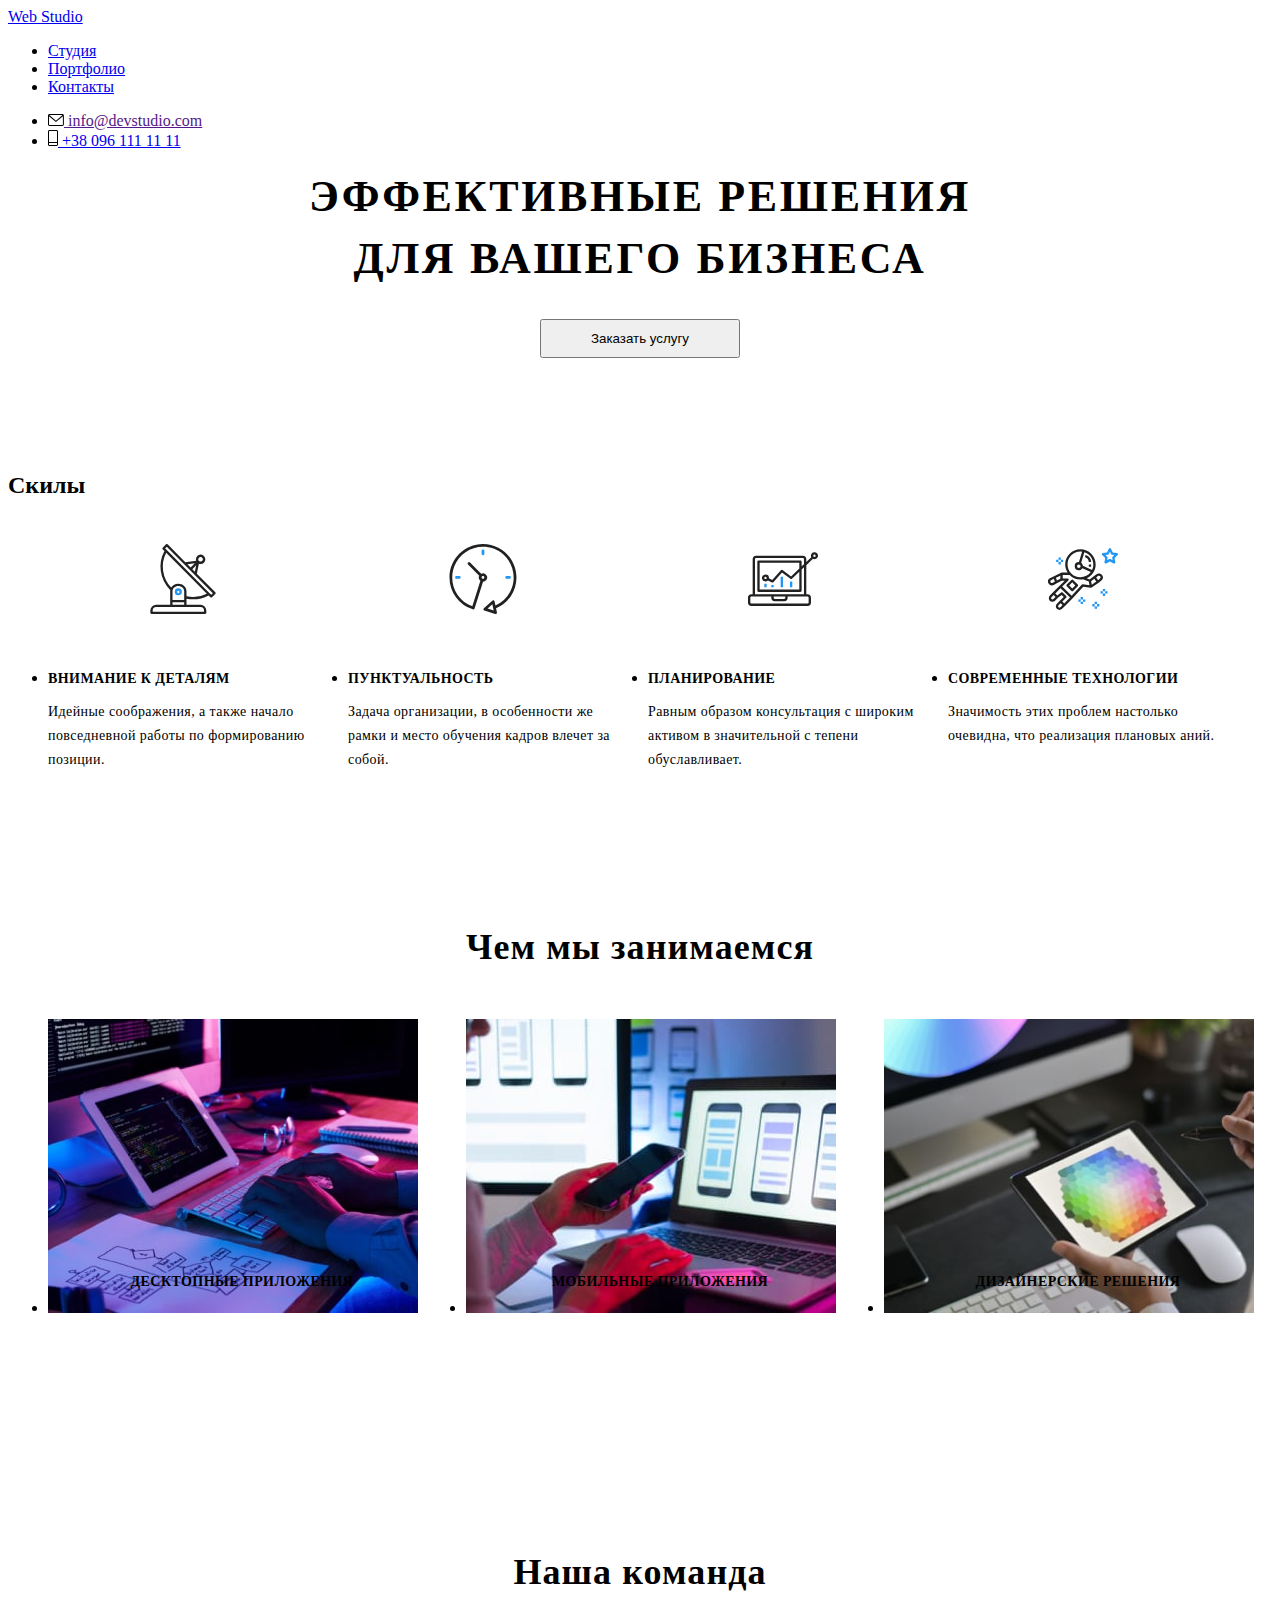
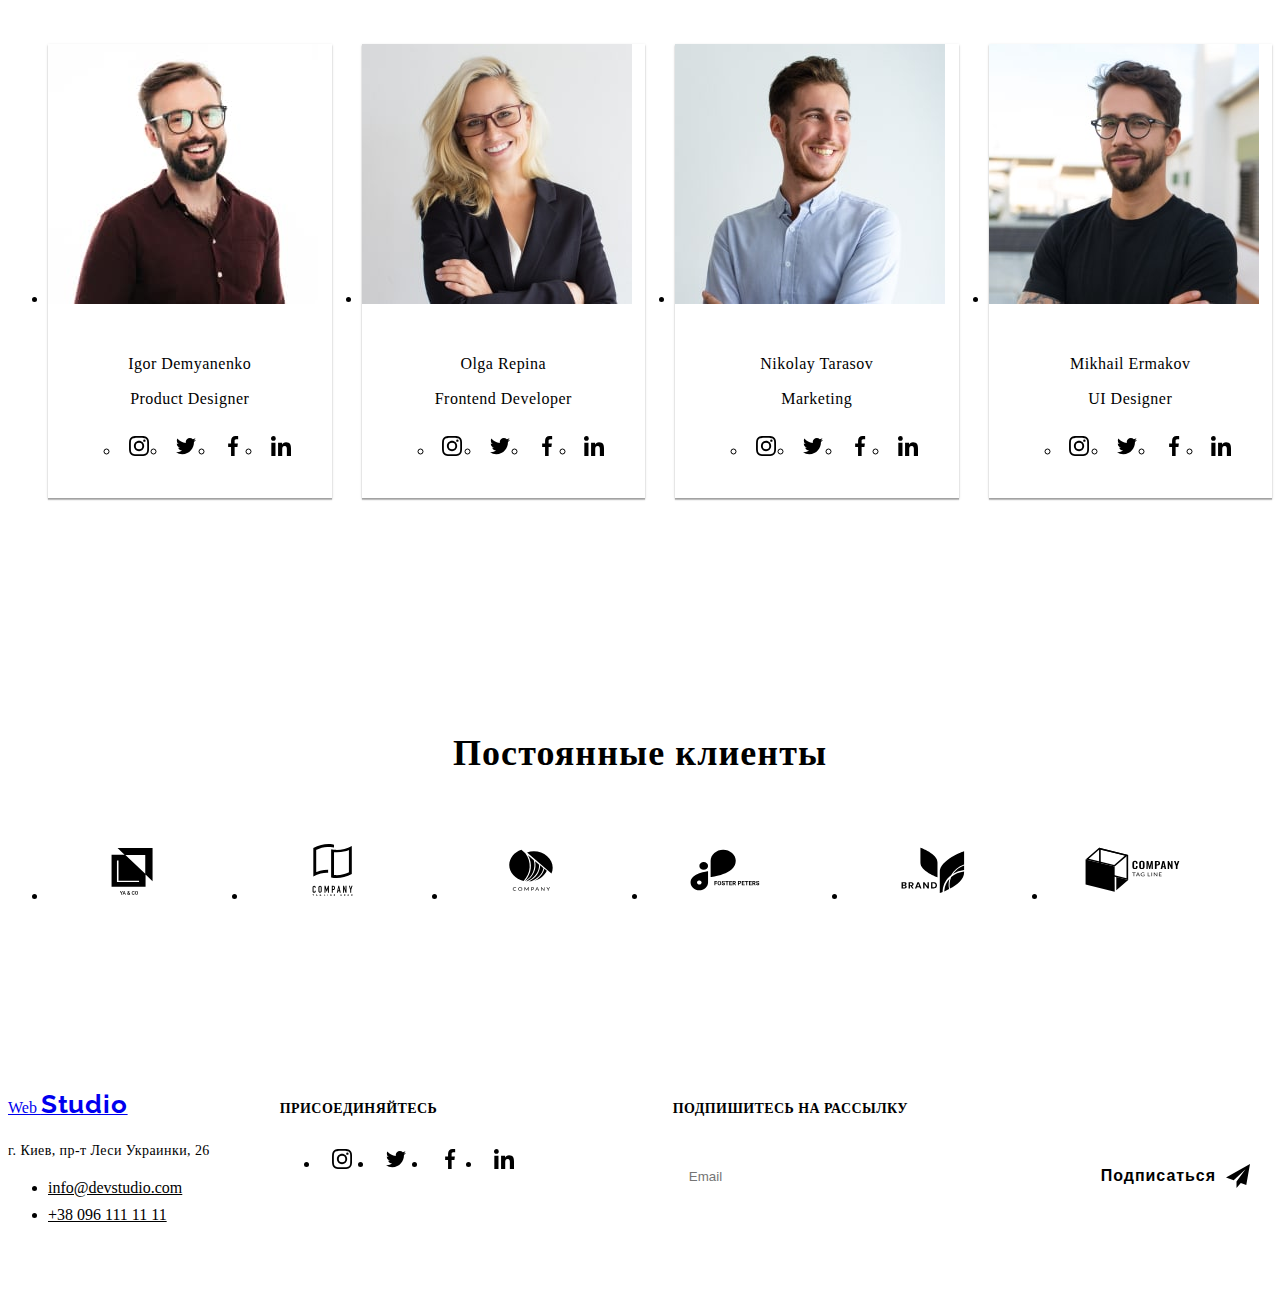
==== commit 253a59bc: "up" ====
--- a/index.html
+++ b/index.html
@@ -21,8 +21,8 @@
                 <div class="conteiner header-conteiner">
                     <nav class="nav">
                         <!--Logo nav-->
-                        <a href="./index.html" class="logo link nav-logo">Web
-                            <span class="logo--header">Studio</span></a>
+                        <a href="./index.html" class="logo link ">Web
+                            <span class="logo-var">Studio</span></a>
                         <ul class=" nav-list list">
                             <li class="nav-list-item">
                                 <a href="./index.html" class="list-item active link n-link">Студия</a>
@@ -390,7 +390,7 @@
                 <div class="conteiner soc-conteiner">
                     <!--Logo nav-->
                     <div class="footer-logo-conteiner">
-                            <a href="./index.html" class="logo link .logo--footer">Web
+                            <a href="./index.html" class="logo link f-logo">Web
                                 <span class="logo-footer">Studio</span></a>
                         
                         <address class="address">
--- a/css/style.css
+++ b/css/style.css
@@ -1,9 +1,4 @@
-/**
- * /*Палітра
- *
- * @format
- */
-
+/*Палітра */
 /*  палітра тексту
     основний колір тексту --------- #212121
     другорядний колрір тексту ----- #757575
@@ -13,28 +8,28 @@
     колір акценту------------------ #2196F3
     колір фону білий--------------- #FFFFFF
     колір фону темний-------------- #2F303A
-    колір фону св-сірий------------ #F5F4FA */
-:root {
-    /* text-colores */
-    --pr-col-txt: #212121;
-    --bg-second-col: #2f303a;
-    --second-col-txt: #757575;
-    --bg-pr-col: #ffffff;
-    --accent-col: #2196f3;
-    --bg-lightgrey-col: #f5f4fa;
-    --link-col: rgba(255, 255, 255, 0.6);
-    --br-solid-col: #a1a1a1;
-    --sw-btn: rgba(0, 0, 0, 0.15);
-    --hed-sol-col: #ececec;
-    --sl-filtr-col: #eeeeee;
-    --hover-btn-col: #188ce8;
-    --icon-pr-col: #afb1b8;
-    --footer-pr-icon: rgba(255, 255, 255, 0.1);
-    --doptext-col-do: rgba(47, 48, 58, 0.8);
-    --bg-modal-col: rgba(0, 0, 0, 0.2);
-
-    --text-pr-form-col: #212121;
-    --border-input-col: rgba(33, 33, 33, 0.2);
+    /* колір фону св-сірий------------ #F5F4FA */
+/* :root {
+ 
+  --pr-col-txt: #212121;
+  --bg-second-col: #2f303a;
+  --second-col-txt: #757575;
+  --bg-pr-col: #ffffff;
+  --accent-col: #2196f3;
+  --bg-lightgrey-col: #f5f4fa;
+  --link-col: rgba(255, 255, 255, 0.6);
+  --br-solid-col: #a1a1a1;
+  --sw-btn: rgba(0, 0, 0, 0.15);
+  --hed-sol-col: #ececec;
+  --sl-filtr-col: #eeeeee;
+  --hover-btn-col: #188ce8;
+  --icon-pr-col: #afb1b8;
+  --footer-pr-icon: rgba(255, 255, 255, 0.1);
+  --doptext-col-do: rgba(47, 48, 58, 0.8);
+  --bg-modal-col: rgba(0, 0, 0, 0.2);
+
+  --text-pr-form-col: #212121;
+  --border-input-col: rgba(33, 33, 33, 0.2);
 }
 h1,
 h2,
@@ -43,889 +38,892 @@
 h5,
 p,
 ul {
-    margin: 0;
-    padding: 0;
+  margin: 0;
+  padding: 0;
 }
 
 img {
-    display: block;
-    width: 100%;
-    height: auto;
+  display: block;
+  width: 100%;
+  height: auto;
 }
 
 body {
-    font-family: "Roboto", sans-serif;
-    color: var(--pr-col-txt);
-}
- .conteiner {
-    width: 1200px;
-    padding: 0px 15px;
-    margin: 0 auto;
-}
-
-.visually-hidden {
-    position: absolute;
-    white-space: nowrap;
-    width: 1px;
-    height: 1px;
-    overflow: hidden;
-    border: 0;
-    padding: 0;
-    clip: rect(0 0 0 0);
-    clip-path: inset(50%);
-    margin: -1px;
+  font-family: "Roboto", sans-serif;
+  color: var(--pr-col-txt);
+}
+
+.conteiner {
+  width: 1200px;
+  padding: 0px 15px;
+  margin: 0 auto;
+} */
+
+/* .visually-hidden {
+  position: absolute;
+  white-space: nowrap;
+  width: 1px;
+  height: 1px;
+  overflow: hidden;
+  border: 0;
+  padding: 0;
+  clip: rect(0 0 0 0);
+  clip-path: inset(50%);
+  margin: -1px;
 }
 
 .list {
-    list-style: none;
-}
-
-.link {
-    text-decoration: none;
-    cursor: pointer;
-}
+  list-style: none;
+} */ */
+
+/* .link {
+ 
+  text-decoration: none;
+  cursor: pointer;
+} */
 
 /* Logo*/
-.logo {
-    font-family: Raleway;
-    font-weight: bold;
-    font-size: 26px;
-    line-height: 1.2;
-    letter-spacing: 0.03em;
-
-    color: var(--accent-col);
-}
-.logo--header {
-    /* display: block; */
-
-    font-family: Raleway;
-    font-weight: bold;
-    font-size: 26px;
-    line-height: 1.2x;
-    letter-spacing: 0.03em;
-
-    color: var(--pr-col-txt);
-}
+/* .logo {
+  font-family: Raleway;
+  font-weight: bold;
+  font-size: 26px;
+  line-height: 1.2;
+  letter-spacing: 0.03em;
+
+  color: var(--accent-col);
+}
+  .logo-var {
+  
+
+  /* font-family: Raleway;
+  font-weight: bold;
+  font-size: 26px;
+  line-height: 1.2x;
+  letter-spacing: 0.03em; 
+
+  color: var(--pr-col-txt);
+}  
 
 /* List */
-.list-item {
-    font-weight: 500;
-    font-size: 14px;
-    line-height: 1.1;
-    letter-spacing: 0.02em;
-
-    color: var(--pr-col-txt);
-
-    transition: color 250ms cubic-bezier(0.4, 0, 0.2, 1);
+/* .list-item {
+  font-weight: 500;
+  font-size: 14px;
+  line-height: 1.1;
+  letter-spacing: 0.02em;
+
+  color: var(--pr-col-txt);
+
+  transition: color 250ms cubic-bezier(0.4, 0, 0.2, 1);
 }
 
 .list-item:hover,
 .list-item:focus {
-    color: var(--accent-col);
-}
-.postbox::before {
-    content: "";
-    width: 16px;
-    height: 12px;
-
-    background-image: url(../img/postbox.svg);
-}
+  color: var(--accent-col);
+} */
+/* .postbox::before {
+  content: "";
+  width: 16px;
+  height: 12px;
+
+  background-image: url(../img/postbox.svg);
+} */
 /* Button */
-.btn {
-    font-weight: 700;
-    font-size: 16px;
-    line-height: 1.9;
-    text-align: center;
-    letter-spacing: 0.06em;
-    border-radius: 4px;
-    background-color: var(--accent-col);
-    color: var(--bg-pr-col);
-    border: none;
-    cursor: pointer;
-    box-shadow: 0px 4px 4px var(--sw-btn);
-
-    transition: background-color 250ms cubic-bezier(0.4, 0, 0.2, 1);
+/* .btn {
+  font-weight: 700;
+  font-size: 16px;
+  line-height: 1.9;
+  text-align: center;
+  letter-spacing: 0.06em;
+  border-radius: 4px;
+  background-color: var(--accent-col);
+  color: var(--bg-pr-col);
+  border: none;
+  cursor: pointer;
+  box-shadow: 0px 4px 4px var(--sw-btn);
+
+  transition: background-color 250ms cubic-bezier(0.4, 0, 0.2, 1);
 }
 .btn:hover,
 .btn:focus {
-    background-color: var(--hover-btn-col);
-    box-shadow: 0px 4px 4px var(--sw-btn);
-}
-*/
+  background-color: var(--hover-btn-col);
+  box-shadow: 0px 4px 4px var(--sw-btn);
+} */
 /* Active */
-.active {
-    color: var(--accent-col);
+/* .active {
+  color: var(--accent-col);
 }
 .active::after {
-    position: absolute;
-    right: 0;
-    bottom: -1px;
-
-    content: "";
-    /* display: inline-block; */
-    width: 100%;
-    height: 4px;
-    border-radius: 4px;
-
-    background-color: var(--accent-col);
-}
+  position: absolute;
+  right: 0;
+  bottom: -1px;
+
+  content: "";
+   
+  width: 100%;
+  height: 4px;
+  border-radius: 4px;
+
+  background-color: var(--accent-col);
+ }  */
 
 /* Header */
-.header {
-    position: relative;
-    background-color: var(--bg-pr-col);
-    border-bottom: 1px solid var(--hed-sol-col);
-}
-
-.header-conteiner {
-    display: flex;
-}
-
-.nav {
-    display: flex;
-    align-items: center;
-}
-
-.nav-logo {
-    display: block;
-    padding: 24px 0px;
-    margin-right: 93px;
-}
-
-.nav-list {
-    display: flex;
+/* .header {
+  position: relative;
+  background-color: var(--bg-pr-col);
+  border-bottom: 1px solid var(--hed-sol-col);
+} */
+
+/* .header-conteiner {
+  display: flex;
+} */
+
+/* .nav {
+  display: flex;
+  align-items: center;
+} */
+
+/* .nav-logo {
+  display: block;
+  padding: 24px 0px;
+  margin-right: 93px;
+
+  color: var(--pr-col-txt);
+} */
+
+/* .nav-list {
+  display: flex;
 }
 
 .nav-list-item:not(:last-child) {
-    margin-right: 50px;
+  margin-right: 50px;
 }
 .nav-list-item {
-    position: relative;
-}
-
-.n-link {
-    display: block;
-    padding: 35px 0px;
-}
-
-.contact-list {
-    display: flex;
-    margin-left: auto;
+  position: relative; */
+}
+
+/* .n-link {
+  display: block;
+  padding: 35px 0px;
+} */
+
+/* .contact-list {
+  display: flex;
+  margin-left: auto;
 }
 
 .contact-list-item:not(:last-child) {
-    margin-right: 50px;
+  margin-right: 50px;
 }
 
 .list-item-contact {
-    display: inline-flex;
-    align-items: center;
-    padding-top: 35px;
-    padding-bottom: 35px;
-
-    color: var(--second-col-txt);
+  display: inline-flex;
+  align-items: center;
+  padding-top: 35px;
+  padding-bottom: 35px;
+
+  color: var(--second-col-txt);
 }
 
 .icon-postbox {
-    fill: currentColor;
-    margin-right: 10px;
+  fill: currentColor;
+  margin-right: 10px;
 }
 
 .icon-mobtel {
-    fill: currentColor;
-    margin-right: 10px;
+  fill: currentColor;
+  margin-right: 10px;
 }
 .icon-postbox:hover,
 .icon-postbox:focus,
 .icon-mobtel:hover,
 .icon-mobtel:focus {
-    color: var(--hover-btn-col);
-}
+  color: var(--hover-btn-col);
+} */
 
 .hero-sect {
-    height: 600px;
-    max-width: 1600px;
-    padding: 200px 0px;
-    margin: 0 auto;
-
-    background-image: linear-gradient(
-            to right,
-            rgba(47, 48, 58, 0.4),
-            rgba(47, 48, 58, 0.4)
-        ),
-        url(../img/hero-img.jpg);
-
-    background-size: cover;
-    background-position: center;
-    background-repeat: no-repeat;
-
-    background-color: var(--bg-second-col);
+  height: 600px;
+  max-width: 1600px;
+  padding: 200px 0px;
+  margin: 0 auto;
+
+  background-image: linear-gradient(
+      to right,
+      rgba(47, 48, 58, 0.4),
+      rgba(47, 48, 58, 0.4)
+    ),
+    url(../img/hero-img.jpg);
+
+  background-size: cover;
+  background-position: center;
+  background-repeat: no-repeat;
+
+  background-color: var(--bg-second-col);
 }
 
 .hero-conteiner {
-    text-align: center;
+  text-align: center;
 }
 .hero-sect-tittle {
-    margin: auto;
-    width: 696px;
-    margin-bottom: 30px;
-
-    font-weight: 900;
-    font-size: 44px;
-    line-height: 1.4;
-    letter-spacing: 0.06em;
-    text-transform: uppercase;
-
-    color: var(--bg-pr-col);
+  margin: auto;
+  width: 696px;
+  margin-bottom: 30px;
+
+  font-weight: 900;
+  font-size: 44px;
+  line-height: 1.4;
+  letter-spacing: 0.06em;
+  text-transform: uppercase;
+
+  color: var(--bg-pr-col);
 }
 
 .btn-hero {
-    padding: 10px 32px;
-    min-width: 200px;
+  padding: 10px 32px;
+  min-width: 200px;
 }
 
 /* Skills-section */
 .skills {
-    padding: 94px 0px;
+  padding: 94px 0px;
 }
 
 .skills-list {
-    display: flex;
+  display: flex;
 }
 .skills-list-items {
-    width: 270px;
+  width: 270px;
 }
 
 .skills-list-items:not(:last-child) {
-    margin-right: 30px;
+  margin-right: 30px;
 }
 
 .skills-list-items::before {
-    display: block;
-    content: "";
-    height: 120px;
-    margin-bottom: 30px;
-    background-color: var(--bg-lightgrey-col);
-    background-position: center;
-    background-repeat: no-repeat;
-    background-size: contain;
+  display: block;
+  content: "";
+  height: 120px;
+  margin-bottom: 30px;
+  background-color: var(--bg-lightgrey-col);
+  background-position: center;
+  background-repeat: no-repeat;
+  background-size: contain;
 }
 /* Befor icond */
 .icon-locator::before {
-    content: "";
-
-    background-image: url(../img/antenna.svg);
-    background-position: center;
-    background-repeat: no-repeat;
-    background-size: 70px 70px;
+  content: "";
+
+  background-image: url(../img/antenna.svg);
+  background-position: center;
+  background-repeat: no-repeat;
+  background-size: 70px 70px;
 }
 
 .icon-clock::before {
-    content: "";
-
-    background-image: url(../img/clock.svg);
-    background-position: center;
-    background-repeat: no-repeat;
-    background-size: 70px 70px;
+  content: "";
+
+  background-image: url(../img/clock.svg);
+  background-position: center;
+  background-repeat: no-repeat;
+  background-size: 70px 70px;
 }
 
 .icon-laptop::before {
-    content: "";
-
-    background-image: url(../img/diagram.svg);
-    background-position: center;
-    background-repeat: no-repeat;
-    background-size: 70px 70px;
+  content: "";
+
+  background-image: url(../img/diagram.svg);
+  background-position: center;
+  background-repeat: no-repeat;
+  background-size: 70px 70px;
 }
 .icon-spaceman::before {
-    content: "";
-
-    background-image: url(../img/astronaut.svg);
-    background-position: center;
-    background-repeat: no-repeat;
-    background-size: 70px 70px;
+  content: "";
+
+  background-image: url(../img/astronaut.svg);
+  background-position: center;
+  background-repeat: no-repeat;
+  background-size: 70px 70px;
 }
 
 .skills-list-items-tittle {
-    margin-bottom: 10px;
-
-    font-weight: bold;
-    font-size: 14px;
-    line-height: 1.1;
-    letter-spacing: 0.03em;
-    text-transform: uppercase;
-
-    /* background-color: var(--bg-lightgrey-coll); */
-    color: var(--pr-col-txt);
+  margin-bottom: 10px;
+
+  font-weight: bold;
+  font-size: 14px;
+  line-height: 1.1;
+  letter-spacing: 0.03em;
+  text-transform: uppercase;
+
+  /* background-color: var(--bg-lightgrey-coll); */
+  color: var(--pr-col-txt);
 }
 .skills-list-items-par {
-    font-weight: normal;
-    font-size: 14px;
-    line-height: 1.7;
-    letter-spacing: 0.03em;
-    color: var(--second-col-txt);
+  font-weight: normal;
+  font-size: 14px;
+  line-height: 1.7;
+  letter-spacing: 0.03em;
+  color: var(--second-col-txt);
 }
 
 /* Section What we do */
 .do-sct {
-    padding-bottom: 94px;
+  padding-bottom: 94px;
 }
 .do-sct {
-    background-color: var(--bg-pr-col);
+  background-color: var(--bg-pr-col);
 }
 .do-sct-list {
-    display: flex;
-    flex-wrap: wrap;
+  display: flex;
+  flex-wrap: wrap;
 }
 
 .do-sct-list-items {
-    position: relative;
-    flex-basis: calc((100% - 60px) / 3);
-    margin-right: 30px;
+  position: relative;
+  flex-basis: calc((100% - 60px) / 3);
+  margin-right: 30px;
 }
 .do-sct-list-items:nth-child(3n) {
-    margin-right: 0;
+  margin-right: 0;
 }
 .dop-text {
-    position: absolute;
-    bottom: 0;
-
-    display: flex;
-    justify-content: center;
-    align-items: center;
-    width: 100%;
-    min-height: 70px;
-
-    background-color: var(--doptext-col-do);
+  position: absolute;
+  bottom: 0;
+
+  display: flex;
+  justify-content: center;
+  align-items: center;
+  width: 100%;
+  min-height: 70px;
+
+  background-color: var(--doptext-col-do);
 }
 .dop-text-tittle {
-    font-weight: bold;
-    font-size: 14px;
-    line-height: 1.1;
-    letter-spacing: 0.03em;
-    text-transform: uppercase;
-
-    color: var(--bg-pr-col);
+  font-weight: bold;
+  font-size: 14px;
+  line-height: 1.1;
+  letter-spacing: 0.03em;
+  text-transform: uppercase;
+
+  color: var(--bg-pr-col);
 }
 /* Section Team*/
 .team {
-    padding: 94px 0px;
-
-    background-color: var(--bg-lightgrey-col);
+  padding: 94px 0px;
+
+  background-color: var(--bg-lightgrey-col);
 }
 
 .sct-tittle {
-    font-weight: bold;
-    font-size: 36px;
-    line-height: 1.2;
-    text-align: center;
-    letter-spacing: 0.03em;
-    margin-bottom: 50px;
+  font-weight: bold;
+  font-size: 36px;
+  line-height: 1.2;
+  text-align: center;
+  letter-spacing: 0.03em;
+  margin-bottom: 50px;
 }
 
 .sct-team-list {
-    display: flex;
-    flex-wrap: wrap;
+  display: flex;
+  flex-wrap: wrap;
 }
 .team-list-item {
-    width: calc((100% - 90px) / 4);
-    margin-right: 30px;
-    box-shadow: 0px 1px 3px rgba(0, 0, 0, 0.12), 0px 1px 1px rgba(0, 0, 0, 0.14),
-        0px 2px 1px rgba(0, 0, 0, 0.2);
+  width: calc((100% - 90px) / 4);
+  margin-right: 30px;
+  box-shadow: 0px 1px 3px rgba(0, 0, 0, 0.12), 0px 1px 1px rgba(0, 0, 0, 0.14),
+    0px 2px 1px rgba(0, 0, 0, 0.2);
 }
 .team-list-item:nth-child(4n) {
-    margin-right: 0;
+  margin-right: 0;
 }
 
 .team-conteiner-item {
-    padding: 30px 32px;
-
-    background-color: var(--bg-pr-col);
-
-    border-radius: 0px 0px 4px 4px;
+  padding: 30px 32px;
+
+  background-color: var(--bg-pr-col);
+
+  border-radius: 0px 0px 4px 4px;
 }
 
 .sct-team-list-tittle {
-    font-weight: 500;
-    font-size: 16px;
-    line-height: 19px;
-    text-align: center;
-    letter-spacing: 0.03em;
-    color: var(--pr-col-txt);
-    margin-bottom: 10px;
+  font-weight: 500;
+  font-size: 16px;
+  line-height: 19px;
+  text-align: center;
+  letter-spacing: 0.03em;
+  color: var(--pr-col-txt);
+  margin-bottom: 10px;
 }
 .sct-team-list-par {
-    margin-bottom: 16px;
-
-    font-weight: normal;
-    font-size: 16px;
-    line-height: 1.2;
-    text-align: center;
-    letter-spacing: 0.03em;
-
-    color: var(--second-col-txt);
+  margin-bottom: 16px;
+
+  font-weight: normal;
+  font-size: 16px;
+  line-height: 1.2;
+  text-align: center;
+  letter-spacing: 0.03em;
+
+  color: var(--second-col-txt);
 }
 .team-social-list {
-    display: flex;
-    justify-content: center;
+  display: flex;
+  justify-content: center;
 }
 .team-social-item {
-    width: 44px;
-    height: 44px;
-    margin-right: 10px;
+  width: 44px;
+  height: 44px;
+  margin-right: 10px;
 }
 .team-social-item:last-child {
-    margin-right: 0px;
+  margin-right: 0px;
 }
 
 .team-social-link {
-    display: flex;
-    justify-content: center;
-    align-items: center;
-    width: 100%;
-    height: 100%;
-    border-radius: 50%;
-    background-color: var(--bg-pr-col);
-
-    color: var(--icon-pr-col);
-
-    transition: color 250ms cubic-bezier(0.4, 0, 0.2, 1),
-        background-color 250ms cubic-bezier(0.4, 0, 0.2, 1);
+  display: flex;
+  justify-content: center;
+  align-items: center;
+  width: 100%;
+  height: 100%;
+  border-radius: 50%;
+  background-color: var(--bg-pr-col);
+
+  color: var(--icon-pr-col);
+
+  transition: color 250ms cubic-bezier(0.4, 0, 0.2, 1),
+    background-color 250ms cubic-bezier(0.4, 0, 0.2, 1);
 }
 .team-social-icon {
-    fill: currentColor;
+  fill: currentColor;
 }
 .team-social-link:hover,
 .team-social-link:focus {
-    background-color: var(--accent-col);
-    color: var(--bg-pr-col);
+  background-color: var(--accent-col);
+  color: var(--bg-pr-col);
 }
 
 /* uor-client */
 .our-clients {
-    padding: 94px 0px;
+  padding: 94px 0px;
 }
 .clients {
-    margin-bottom: 50px;
+  margin-bottom: 50px;
 }
 .clients-list {
-    display: flex;
+  display: flex;
 }
 .clients-item:not(:last-child) {
-    margin-right: 30px;
+  margin-right: 30px;
 }
 .clients-link {
-    display: flex;
-    justify-content: center;
-    align-items: center;
-    width: 170px;
-    height: 92px;
-    border-radius: 4px;
-
-    background-color: transparent;
-
-    color: var(--icon-pr-col);
-    border: 1px solid var(--icon-pr-col);
-
-    transition: color 250ms cubic-bezier(0.4, 0, 0.2, 1),
-        border 250ms cubic-bezier(0.4, 0, 0.2, 1);
+  display: flex;
+  justify-content: center;
+  align-items: center;
+  width: 170px;
+  height: 92px;
+  border-radius: 4px;
+
+  background-color: transparent;
+
+  color: var(--icon-pr-col);
+  border: 1px solid var(--icon-pr-col);
+
+  transition: color 250ms cubic-bezier(0.4, 0, 0.2, 1),
+    border 250ms cubic-bezier(0.4, 0, 0.2, 1);
 }
 .clients-icon {
-    fill: currentColor;
+  fill: currentColor;
 }
 .clients-link:hover,
 .clients-link:focus {
-    color: var(--hover-btn-col);
-    border: 1px solid var(--hover-btn-col);
+  color: var(--hover-btn-col);
+  border: 1px solid var(--hover-btn-col);
 }
 
 /* Footer */
 .footer {
-    padding: 60px 0px;
-    background-color: var(--bg-second-col);
-}
-/* .logo--footer {
+  padding: 60px 0px;
+  background-color: var(--bg-second-col);
+}
+.f-logo {
   display: block;
   margin-bottom: 20px;
-} */
+}
 
 .logo-footer {
-    font-family: Raleway;
-    font-weight: bold;
-    font-size: 26px;
-    line-height: 1.2x;
-    letter-spacing: 0.03em;
-    color: var(--bg-pr-col);
+  font-family: Raleway;
+  font-weight: bold;
+  font-size: 26px;
+  line-height: 1.2x;
+  letter-spacing: 0.03em;
+  color: var(--bg-pr-col);
 }
 .address {
-    font-style: normal;
+  font-style: normal;
 }
 
 .footer-par {
-    font-weight: normal;
-    font-size: 14px;
-    line-height: 1.7;
-    letter-spacing: 0.03em;
-    color: var(--bg-pr-col);
-    margin-bottom: 9px;
+  font-weight: normal;
+  font-size: 14px;
+  line-height: 1.7;
+  letter-spacing: 0.03em;
+  color: var(--bg-pr-col);
+  margin-bottom: 9px;
 }
 .foot-address {
-    font-style: normal;
+  font-style: normal;
 }
 .f-list-item:not(:last-child) {
-    margin-bottom: 9px;
+  margin-bottom: 9px;
 }
 
 .footer-link {
-    font-weight: 400;
-    color: var(--link-col);
+  font-weight: 400;
+  color: var(--link-col);
 }
 
 /* Footer social network */
 .soc-conteiner {
-    display: flex;
-    align-items: baseline;
-    /* justify-content: space-between; */
+  display: flex;
+  align-items: baseline;
+  /* justify-content: space-between; */
 }
 .social-network {
-    margin-right: auto;
+  margin-right: auto;
 }
 .footer-logo-conteiner {
-    margin-right: 70px;
+  margin-right: 70px;
 }
 .social-network-tittle {
-    margin-bottom: 20px;
-
-    font-weight: bold;
-    font-size: 14px;
-    line-height: 1.1;
-    letter-spacing: 0.03em;
-    text-transform: uppercase;
-
-    color: var(--bg-pr-col);
+  margin-bottom: 20px;
+
+  font-weight: bold;
+  font-size: 14px;
+  line-height: 1.1;
+  letter-spacing: 0.03em;
+  text-transform: uppercase;
+
+  color: var(--bg-pr-col);
 }
 .footer-social-list {
-    display: flex;
-    justify-content: center;
+  display: flex;
+  justify-content: center;
 }
 
 .footer-social-item {
-    width: 44px;
-    height: 44px;
-    margin-right: 10px;
+  width: 44px;
+  height: 44px;
+  margin-right: 10px;
 }
 .footer-social-item:last-child {
-    margin-right: 0px;
+  margin-right: 0px;
 }
 .footer-social-link {
-    display: flex;
-    justify-content: center;
-    align-items: center;
-    width: 100%;
-    height: 100%;
-    border-radius: 50%;
-
-    background-color: var(--footer-pr-icon);
-    color: var(--bg-pr-col);
-
-    transition: background-color 250ms cubic-bezier(0.4, 0, 0.2, 1);
+  display: flex;
+  justify-content: center;
+  align-items: center;
+  width: 100%;
+  height: 100%;
+  border-radius: 50%;
+
+  background-color: var(--footer-pr-icon);
+  color: var(--bg-pr-col);
+
+  transition: background-color 250ms cubic-bezier(0.4, 0, 0.2, 1);
 }
 .footer-social-icon {
-    fill: currentColor;
+  fill: currentColor;
 }
 .footer-social-link:hover,
 .footer-social-link:focus {
-    background-color: var(--accent-col);
+  background-color: var(--accent-col);
 }
 
 /* Footer-form */
 .footer-form-conteiner {
-    display: flex;
-    flex-direction: column;
+  display: flex;
+  flex-direction: column;
 }
 .footer-form-tittle {
-    margin-bottom: 20px;
-
-    font-weight: bold;
-    font-size: 14px;
-    line-height: 1.1;
-    letter-spacing: 0.03em;
-    text-transform: uppercase;
-
-    color: var(--bg-pr-col);
+  margin-bottom: 20px;
+
+  font-weight: bold;
+  font-size: 14px;
+  line-height: 1.1;
+  letter-spacing: 0.03em;
+  text-transform: uppercase;
+
+  color: var(--bg-pr-col);
 }
 .footer-form {
-    display: flex;
-    margin-left: auto;
-    fill: #afb1b8;
+  display: flex;
+  margin-left: auto;
+  fill: #afb1b8;
 }
 .footer-input {
-    width: 358px;
-    height: 50px;
-    padding: 15px 16px;
-    margin-right: 12px;
-    border-radius: 4px;
-    border: 1px solid var(--br-solid-col);
-    outline: none;
-
-    color: var(--br-solid-col);
-    background-color: transparent;
-    cursor: pointer;
+  width: 358px;
+  height: 50px;
+  padding: 15px 16px;
+  margin-right: 12px;
+  border-radius: 4px;
+  border: 1px solid var(--br-solid-col);
+  outline: none;
+
+  color: var(--br-solid-col);
+  background-color: transparent;
+  cursor: pointer;
 }
 
 .footer-input:focus,
 .footer-input:hover {
-    border: 1px solid var(--hover-btn-col);
+  border: 1px solid var(--hover-btn-col);
 }
 
 .footer-form-btn {
-    display: inline-flex;
-    align-items: center;
-    padding: 10px 22px;
-    font-weight: 700;
-    font-size: 16px;
-    line-height: 1.9;
-    text-align: center;
-    letter-spacing: 0.06em;
-    border-radius: 4px;
-    background-color: var(--accent-col);
-    color: var(--bg-pr-col);
-    border: none;
-    cursor: pointer;
-    box-shadow: 0px 4px 4px var(--sw-btn);
-
-    transition: background-color 250ms cubic-bezier(0.4, 0, 0.2, 1);
+  display: inline-flex;
+  align-items: center;
+  padding: 10px 22px;
+  font-weight: 700;
+  font-size: 16px;
+  line-height: 1.9;
+  text-align: center;
+  letter-spacing: 0.06em;
+  border-radius: 4px;
+  background-color: var(--accent-col);
+  color: var(--bg-pr-col);
+  border: none;
+  cursor: pointer;
+  box-shadow: 0px 4px 4px var(--sw-btn);
+
+  transition: background-color 250ms cubic-bezier(0.4, 0, 0.2, 1);
 }
 .footer-form-btn:hover,
 .footer-form-btn:focus {
-    background-color: var(--hover-btn-col);
-    box-shadow: 0px 4px 4px var(--sw-btn);
+  background-color: var(--hover-btn-col);
+  box-shadow: 0px 4px 4px var(--sw-btn);
 }
 
 .icon-send {
-    fill: currentColor;
+  fill: currentColor;
 }
 .f-icon-conteiner {
-    display: flex;
-    /* align-items: center; */
-    margin-left: 10px;
+  display: flex;
+  /* align-items: center; */
+  margin-left: 10px;
 }
 
 /* PORTFOLIO  */
 .filtr {
-    padding: 94px 0px;
-    background-color: var(--bg-pr-col);
+  padding: 94px 0px;
+  background-color: var(--bg-pr-col);
 }
 
 .filtr-list {
-    display: flex;
-    justify-content: center;
-    margin-bottom: 50px;
+  display: flex;
+  justify-content: center;
+  margin-bottom: 50px;
 }
 .filtr-list-item {
-    margin-right: 8px;
+  margin-right: 8px;
 }
 .filtr-list-item:nth-child(5n) {
-    margin-right: 0;
+  margin-right: 0;
 }
 
 /* Btn-portfolio */
 
 .item-btn {
-    padding: 6px 22px;
-
-    font-weight: 500;
-    font-size: 16px;
-    line-height: 1.6;
-    text-align: center;
-    letter-spacing: 0.03em;
-
-    color: var(--pr-col-txt);
-    background-color: var(--bg-lightgrey-col);
-
-    border: transparent;
-    border-radius: 4px;
-    cursor: pointer;
-
-    transition: background-color 250ms cubic-bezier(0.4, 0, 0.2, 1),
-        color 250ms cubic-bezier(0.4, 0, 0.2, 1),
-        box-shadow 250ms cubic-bezier(0.4, 0, 0.2, 1);
+  padding: 6px 22px;
+
+  font-weight: 500;
+  font-size: 16px;
+  line-height: 1.6;
+  text-align: center;
+  letter-spacing: 0.03em;
+
+  color: var(--pr-col-txt);
+  background-color: var(--bg-lightgrey-col);
+
+  border: transparent;
+  border-radius: 4px;
+  cursor: pointer;
+
+  transition: background-color 250ms cubic-bezier(0.4, 0, 0.2, 1),
+    color 250ms cubic-bezier(0.4, 0, 0.2, 1),
+    box-shadow 250ms cubic-bezier(0.4, 0, 0.2, 1);
 }
 
 .item-btn:hover,
 .item-btn:focus {
-    background-color: var(--accent-col);
-    color: var(--bg-pr-col);
-    box-shadow: 0px 4px 4px var(--sw-btn);
+  background-color: var(--accent-col);
+  color: var(--bg-pr-col);
+  box-shadow: 0px 4px 4px var(--sw-btn);
 }
 .btn-active {
-    background-color: var(--accent-col);
-    color: var(--bg-pr-col);
+  background-color: var(--accent-col);
+  color: var(--bg-pr-col);
 }
 
 /* Portfolio list section */
 .pl-tittle-list {
-    display: flex;
-    flex-wrap: wrap;
+  display: flex;
+  flex-wrap: wrap;
 }
 .pl-tittle-list-item {
-    position: relative;
-
-    width: 370px;
-    border: 1px solid var(--hed-sol-col);
-    margin-right: 30px;
-    margin-bottom: 30px;
+  position: relative;
+
+  width: 370px;
+  border: 1px solid var(--hed-sol-col);
+  margin-right: 30px;
+  margin-bottom: 30px;
 }
 .pl-tittle-list-item:nth-child(3n) {
-    margin-right: 0;
+  margin-right: 0;
 }
 .pl-tittle-list-item-link {
-    display: inline-block;
-    transition: box-shadow 250ms cubic-bezier(0.4, 0, 0.2, 1);
+  display: inline-block;
+  transition: box-shadow 250ms cubic-bezier(0.4, 0, 0.2, 1);
 }
 
 .pl-conteiner {
-    padding: 20px 24px;
+  padding: 20px 24px;
 }
 
 .pl-tittle-list-item-tittle {
-    font-weight: bold;
-    font-size: 18px;
-    line-height: 2;
-    letter-spacing: 0.06em;
-    color: var(--pr-col-txt);
+  font-weight: bold;
+  font-size: 18px;
+  line-height: 2;
+  letter-spacing: 0.06em;
+  color: var(--pr-col-txt);
 }
 .pl-tittle-list-item-par {
-    font-weight: normal;
-    font-size: 16px;
-    line-height: 1.9;
-    letter-spacing: 0.03em;
-    color: var(--second-col-txt);
+  font-weight: normal;
+  font-size: 16px;
+  line-height: 1.9;
+  letter-spacing: 0.03em;
+  color: var(--second-col-txt);
 }
 
 .pl-tittle-list-item-link:hover,
 .pl-tittle-list-item-link:focus {
-    box-shadow: 0px 1px 1px rgba(0, 0, 0, 0.12), 0px 4px 4px rgba(0, 0, 0, 0.06),
-        1px 4px 6px rgba(0, 0, 0, 0.16);
+  box-shadow: 0px 1px 1px rgba(0, 0, 0, 0.12), 0px 4px 4px rgba(0, 0, 0, 0.06),
+    1px 4px 6px rgba(0, 0, 0, 0.16);
 }
 .pl-cards {
-    position: relative;
-
-    overflow: hidden;
+  position: relative;
+
+  overflow: hidden;
 }
 
 .pl-cards-text {
-    position: absolute;
-    top: 0;
-    right: 0;
-
-    padding: 63px 24px;
-    height: 100%;
-
-    font-weight: 400;
-    font-size: 18px;
-    line-height: 1.6;
-    text-align: left;
-    letter-spacing: 0.03em;
-
-    color: var(--bg-pr-col);
-    background-color: rgba(33, 150, 243, 0.9);
-    transform: translateY(101%);
-
-    transition: transform 250ms cubic-bezier(0.4, 0, 0.2, 1);
+  position: absolute;
+  top: 0;
+  right: 0;
+
+  padding: 63px 24px;
+  height: 100%;
+
+  font-weight: 400;
+  font-size: 18px;
+  line-height: 1.6;
+  text-align: left;
+  letter-spacing: 0.03em;
+
+  color: var(--bg-pr-col);
+  background-color: rgba(33, 150, 243, 0.9);
+  transform: translateY(101%);
+
+  transition: transform 250ms cubic-bezier(0.4, 0, 0.2, 1);
 }
 
 .pl-tittle-list-item-link:hover .pl-cards-text,
 .pl-tittle-list-item-link:focus .pl-cards-text {
-    transform: translateY(0);
+  transform: translateY(0);
 }
 
 /* Backdrop-modal */
 
 .backdrop {
-    position: fixed;
-    top: 0;
-    left: 0;
-
-    width: 100vw;
-    height: 100vh;
-
-    background-color: var(--bg-modal-col);
-
-    transition: opacity 250ms, visibility 250ms,
-        transform 250ms cubic-bezier(0, 0.36, 0.7, 0.65);
+  position: fixed;
+  top: 0;
+  left: 0;
+
+  width: 100vw;
+  height: 100vh;
+
+  background-color: var(--bg-modal-col);
+
+  transition: opacity 250ms, visibility 250ms,
+    transform 250ms cubic-bezier(0, 0.36, 0.7, 0.65);
 }
 .backdrop.is-hidden .modal {
-    transform: skew(40deg);
+  transform: skew(40deg);
 }
 
 .modal {
-    position: absolute;
-    top: 50%;
-    left: 50%;
-    transform: translate(-50%, -50%);
-    transition: transform 500ms cubic-bezier(0, 0.36, 0.7, 0.65);
-
-    width: 528px;
-    min-height: 581px;
-    padding: 40px;
-    border-radius: 4px;
-
-    background-color: var(--bg-pr-col);
-    box-shadow: 0px 1px 3px rgba(0, 0, 0, 0.12), 0px 1px 1px rgba(0, 0, 0, 0.14),
-        0px 2px 1px rgba(0, 0, 0, 0.2);
+  position: absolute;
+  top: 50%;
+  left: 50%;
+  transform: translate(-50%, -50%);
+  transition: transform 500ms cubic-bezier(0, 0.36, 0.7, 0.65);
+
+  width: 528px;
+  min-height: 581px;
+  padding: 40px;
+  border-radius: 4px;
+
+  background-color: var(--bg-pr-col);
+  box-shadow: 0px 1px 3px rgba(0, 0, 0, 0.12), 0px 1px 1px rgba(0, 0, 0, 0.14),
+    0px 2px 1px rgba(0, 0, 0, 0.2);
 }
 
 .button-close {
-    position: absolute;
-    top: 8px;
-    right: 8px;
-
-    display: flex;
-    justify-content: center;
-    align-items: center;
-    width: 30px;
-    height: 30px;
-
-    border-radius: 50%;
-    background-color: transparent;
-    border: 1px solid var(--br-solid-col);
-
-    cursor: pointer;
-
-    transition: color 250ms cubic-bezier(0.4, 0, 0.2, 1),
-        border 250ms cubic-bezier(0.4, 0, 0.2, 1);
+  position: absolute;
+  top: 8px;
+  right: 8px;
+
+  display: flex;
+  justify-content: center;
+  align-items: center;
+  width: 30px;
+  height: 30px;
+
+  border-radius: 50%;
+  background-color: transparent;
+  border: 1px solid var(--br-solid-col);
+
+  cursor: pointer;
+
+  transition: color 250ms cubic-bezier(0.4, 0, 0.2, 1),
+    border 250ms cubic-bezier(0.4, 0, 0.2, 1);
 }
 
 .icon-close {
-    fill: currentColor;
+  fill: currentColor;
 }
 
 .button-close:focus,
 .button-close:hover {
-    color: var(--hover-btn-col);
-    border: 1px solid var(--hover-btn-col);
-    outline: none;
+  color: var(--hover-btn-col);
+  border: 1px solid var(--hover-btn-col);
+  outline: none;
 }
 
 .is-hidden {
-    visibility: hidden;
-    opacity: 0;
-    pointer-events: none;
+  visibility: hidden;
+  opacity: 0;
+  pointer-events: none;
 }
 
 /* Form */
 
 .modal-tittle {
-    margin-bottom: 20px;
-
-    font-weight: bold;
-    font-size: 20px;
-    line-height: 1.2;
-    text-align: center;
-    letter-spacing: 0.03em;
-
-    color: var(--text-pr-form-col);
+  margin-bottom: 20px;
+
+  font-weight: bold;
+  font-size: 20px;
+  line-height: 1.2;
+  text-align: center;
+  letter-spacing: 0.03em;
+
+  color: var(--text-pr-form-col);
 }
 
 /* .modal-form-list {
@@ -933,186 +931,186 @@
   flex-direction: column;
 } */
 .modal-form-list-title {
-    position: relative;
-    /* display: flex; */
-
-    margin-bottom: 10px;
+  position: relative;
+  /* display: flex; */
+
+  margin-bottom: 10px;
 }
 .modal-form-textarea {
-    position: relative;
-    margin-bottom: 20px;
+  position: relative;
+  margin-bottom: 20px;
 }
 .modal-textarea {
-    width: 100%;
-    height: 120px;
-    padding: 12px 16px;
-
-    border-radius: 4px;
-    border: 1px solid var(--border-input-col);
-    outline: transparent;
-
-    cursor: pointer;
-
-    transition: border 250ms cubic-bezier(0.4, 0, 0.2, 1);
-
-    resize: none;
+  width: 100%;
+  height: 120px;
+  padding: 12px 16px;
+
+  border-radius: 4px;
+  border: 1px solid var(--border-input-col);
+  outline: transparent;
+
+  cursor: pointer;
+
+  transition: border 250ms cubic-bezier(0.4, 0, 0.2, 1);
+
+  resize: none;
 }
 .modal-textarea:focus,
 .modal-textarea:hover {
-    border: 1px solid var(--accent-col);
+  border: 1px solid var(--accent-col);
 }
 .modal-textarea::placeholder {
-    font-style: normal;
-    font-weight: normal;
-    font-size: 12px;
-    line-height: 14px;
-    letter-spacing: 0.01em;
-
-    color: rgba(117, 117, 117, 0.5);
+  font-style: normal;
+  font-weight: normal;
+  font-size: 12px;
+  line-height: 14px;
+  letter-spacing: 0.01em;
+
+  color: rgba(117, 117, 117, 0.5);
 }
 
 .modal-lable-textarea {
-    position: absolute;
-    top: 0;
-    left: 0;
-    transform: translateY(-20px);
-
-    font-weight: normal;
-    font-size: 12px;
-    line-height: 1.2;
-    letter-spacing: 0.01em;
-
-    cursor: pointer;
-
-    color: var(--second-col-txt);
+  position: absolute;
+  top: 0;
+  left: 0;
+  transform: translateY(-20px);
+
+  font-weight: normal;
+  font-size: 12px;
+  line-height: 1.2;
+  letter-spacing: 0.01em;
+
+  cursor: pointer;
+
+  color: var(--second-col-txt);
 }
 
 .modal-input {
-    width: 100%;
-    height: 40px;
-    padding-right: 10px;
-    padding-left: 43px;
-    border-radius: 4px;
-    border: 1px solid var(--border-input-col);
-    outline: transparent;
-
-    cursor: pointer;
-
-    transition: border 250ms cubic-bezier(0.4, 0, 0.2, 1);
+  width: 100%;
+  height: 40px;
+  padding-right: 10px;
+  padding-left: 43px;
+  border-radius: 4px;
+  border: 1px solid var(--border-input-col);
+  outline: transparent;
+
+  cursor: pointer;
+
+  transition: border 250ms cubic-bezier(0.4, 0, 0.2, 1);
 }
 .modal-input:hover,
 .modal-input:focus {
-    border: 1px solid var(--accent-col);
+  border: 1px solid var(--accent-col);
 }
 
 .modal-lable {
-    /* position: absolute; */
-    top: -50%;
-    left: 0;
-
-    display: flex;
-    margin-bottom: 4px;
-
-    font-weight: normal;
-    font-size: 12px;
-    line-height: 1.2;
-    letter-spacing: 0.01em;
-
-    cursor: pointer;
-
-    color: var(--second-col-txt);
+  /* position: absolute; */
+  top: -50%;
+  left: 0;
+
+  display: flex;
+  margin-bottom: 4px;
+
+  font-weight: normal;
+  font-size: 12px;
+  line-height: 1.2;
+  letter-spacing: 0.01em;
+
+  cursor: pointer;
+
+  color: var(--second-col-txt);
 }
 
 .modal-icon {
-    position: absolute;
-    top: 50%;
-    left: 12px;
-    /* transform: translateY(-50%); */
-
-    fill: currentColor;
-    cursor: pointer;
-
-    transition: fill 250ms cubic-bezier(0.4, 0, 0.2, 1);
+  position: absolute;
+  top: 50%;
+  left: 12px;
+  /* transform: translateY(-50%); */
+
+  fill: currentColor;
+  cursor: pointer;
+
+  transition: fill 250ms cubic-bezier(0.4, 0, 0.2, 1);
 }
 .modal-input:hover ~ .modal-icon,
 .modal-input:focus ~ .modal-icon {
-    fill: var(--accent-col);
+  fill: var(--accent-col);
 }
 
 .modal-checkbox {
-    display: flex;
-    align-items: center;
-    justify-content: center;
-    margin-bottom: 24px;
-
-    font-style: normal;
-    font-weight: normal;
-    font-size: 14px;
-    line-height: 2;
-    letter-spacing: 0.03em;
-
-    color: var(--second-col-txt);
+  display: flex;
+  align-items: center;
+  justify-content: center;
+  margin-bottom: 24px;
+
+  font-style: normal;
+  font-weight: normal;
+  font-size: 14px;
+  line-height: 2;
+  letter-spacing: 0.03em;
+
+  color: var(--second-col-txt);
 }
 .modal-checkbox-title {
-    position: absolute;
-    white-space: nowrap;
-    width: 1px;
-    height: 1px;
-    overflow: hidden;
-    border: 0;
-    padding: 0;
-    clip: rect(0 0 0 0);
-    clip-path: inset(50%);
-    margin: -1px;
+  position: absolute;
+  white-space: nowrap;
+  width: 1px;
+  height: 1px;
+  overflow: hidden;
+  border: 0;
+  padding: 0;
+  clip: rect(0 0 0 0);
+  clip-path: inset(50%);
+  margin: -1px;
 }
 
 .checkbox-icon {
-    width: 16px;
-    height: 15px;
-    margin-right: 9px;
-
-    cursor: pointer;
-
-    border-radius: 2px;
-
-    border: 2px solid var(--pr-col-txt);
-    transition: border 250ms cubic-bezier(0.4, 0, 0.2, 1);
+  width: 16px;
+  height: 15px;
+  margin-right: 9px;
+
+  cursor: pointer;
+
+  border-radius: 2px;
+
+  border: 2px solid var(--pr-col-txt);
+  transition: border 250ms cubic-bezier(0.4, 0, 0.2, 1);
 }
 
 .checkbox-icon:focus,
 .checkbox-icon:hover {
-    border: 2px solid var(--accent-col);
+  border: 2px solid var(--accent-col);
 }
 
 .modal-checkbox-title:checked + .checkbox-icon {
-    background-color: var(--hover-btn-col);
-    border-color: var(--hover-btn-col);
-    background-image: url(../img/chek-icon.svg);
-    background-size: contain;
-    background-repeat: no-repeat;
-    background-position: center;
-    background-origin: content-box;
+  background-color: var(--hover-btn-col);
+  border-color: var(--hover-btn-col);
+  background-image: url(../img/chek-icon.svg);
+  background-size: contain;
+  background-repeat: no-repeat;
+  background-position: center;
+  background-origin: content-box;
 }
 
 .modal-checkbox-title-par {
-    margin-right: 5px;
-
-    cursor: pointer;
+  margin-right: 5px;
+
+  cursor: pointer;
 }
 
 .modal-checkbox-title-link {
-    color: var(--accent-col);
-    cursor: pointer;
-    transition: color 250ms cubic-bezier(0.4, 0, 0.2, 1);
+  color: var(--accent-col);
+  cursor: pointer;
+  transition: color 250ms cubic-bezier(0.4, 0, 0.2, 1);
 }
 .modal-checkbox-title-link:focus,
 .modal-checkbox-title-link:hover {
-    color: var(--hover-btn-col);
+  color: var(--hover-btn-col);
 }
 
 .btn-modal {
-    display: block;
-    margin-left: auto;
-    margin-right: auto;
-    padding: 10px 55px;
-}
+  display: block;
+  margin-left: auto;
+  margin-right: auto;
+  padding: 10px 55px;
+}
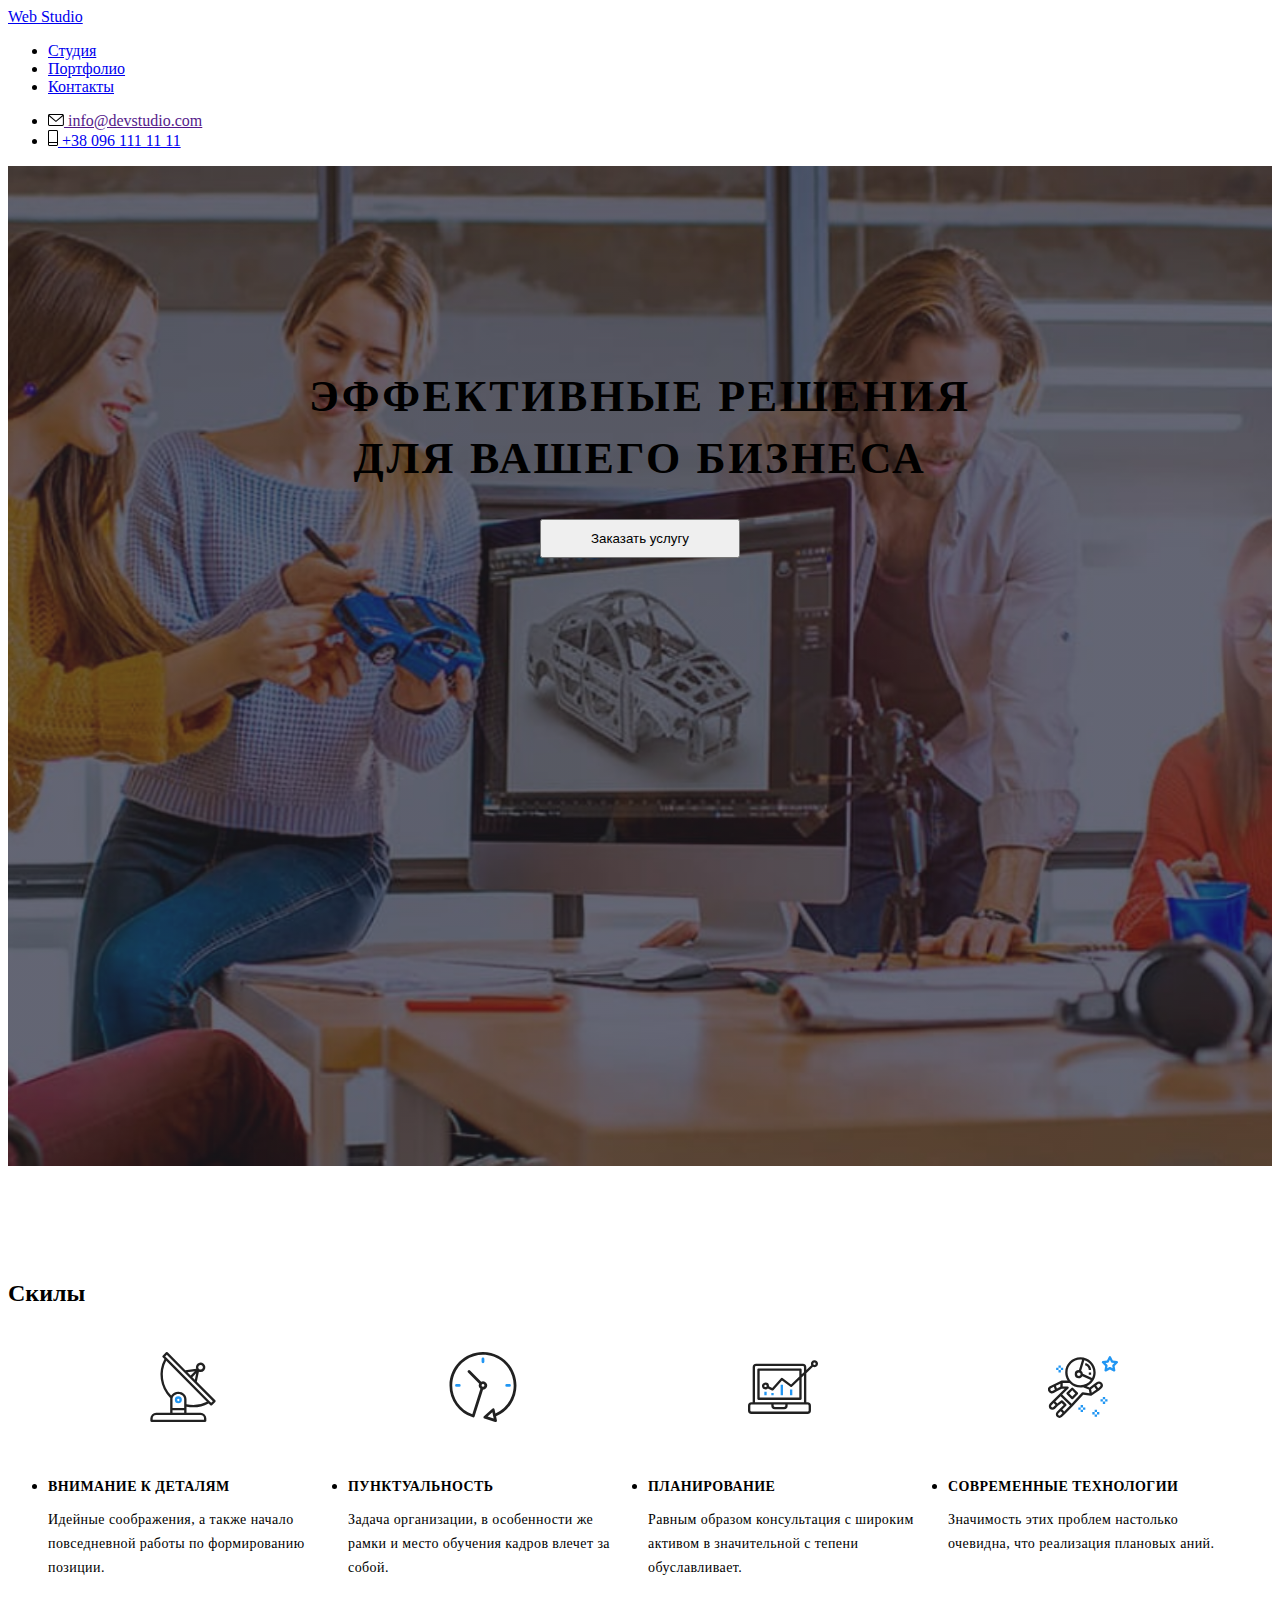
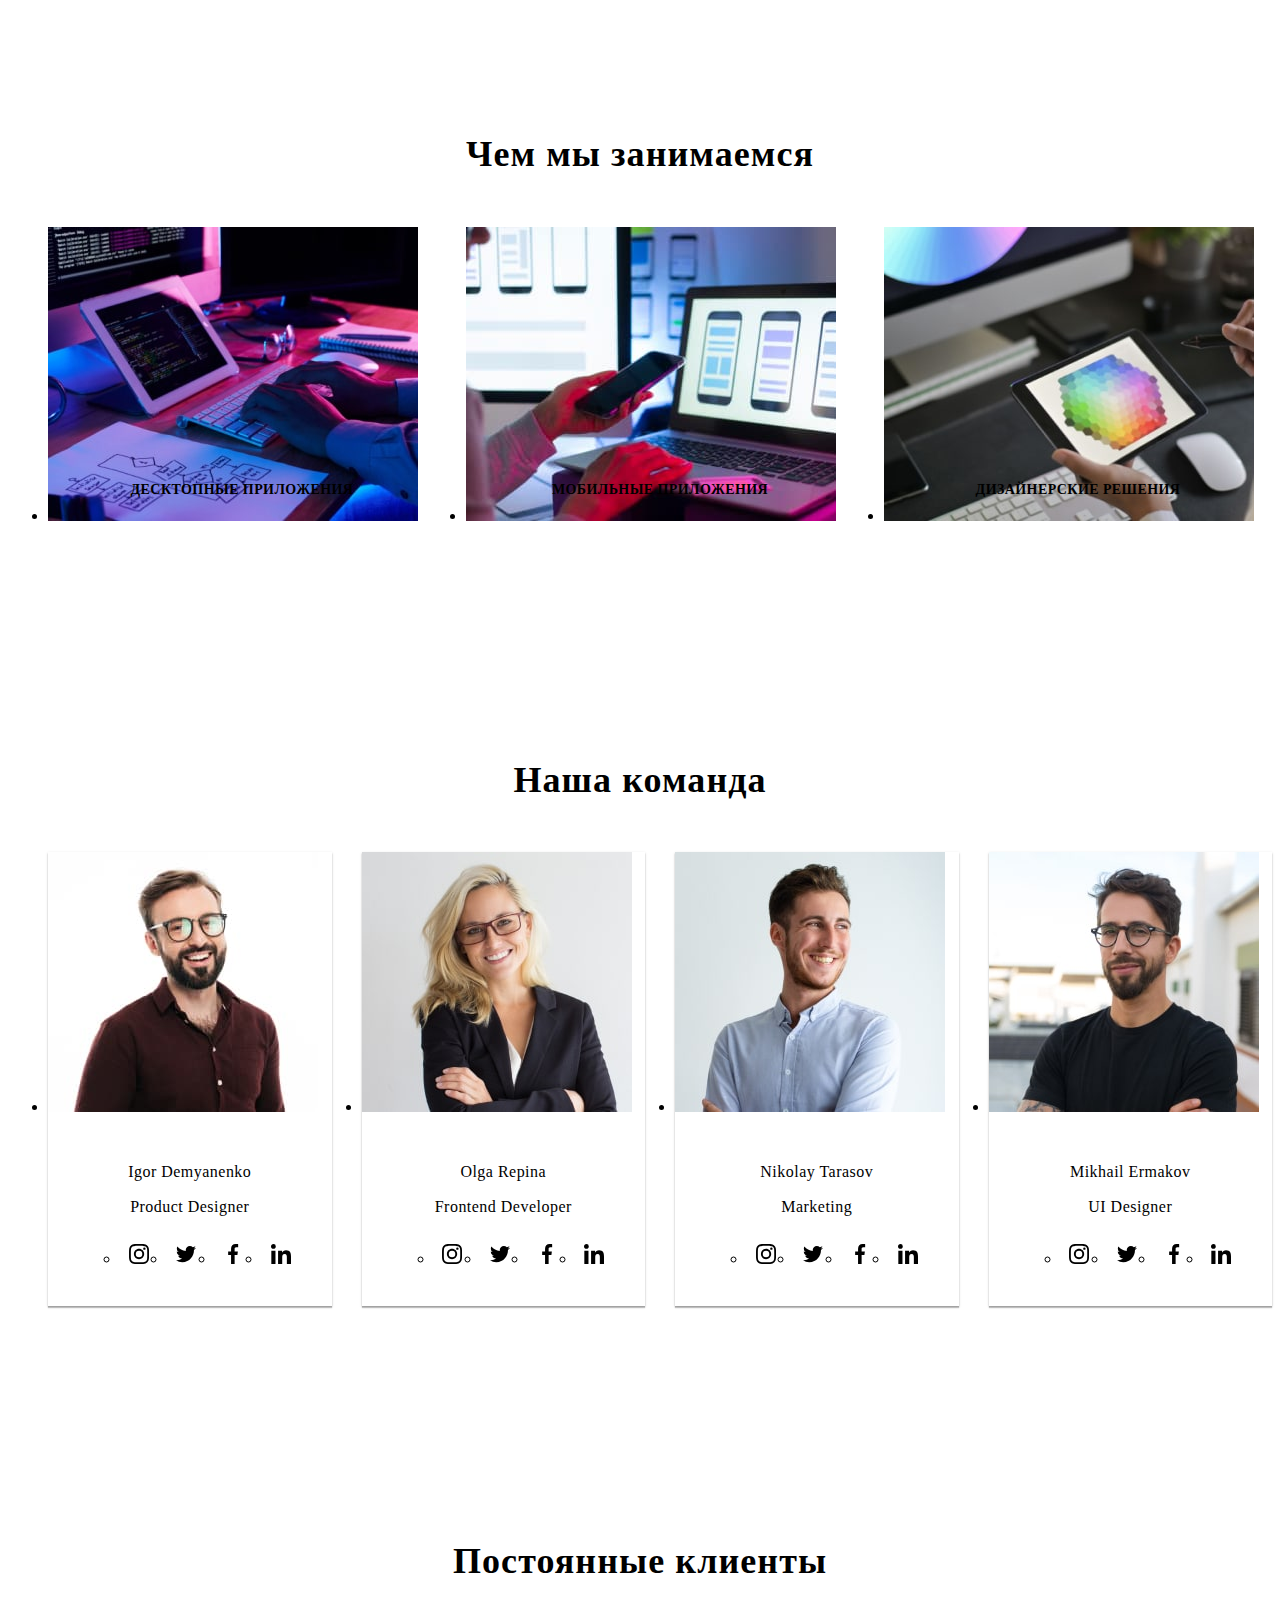
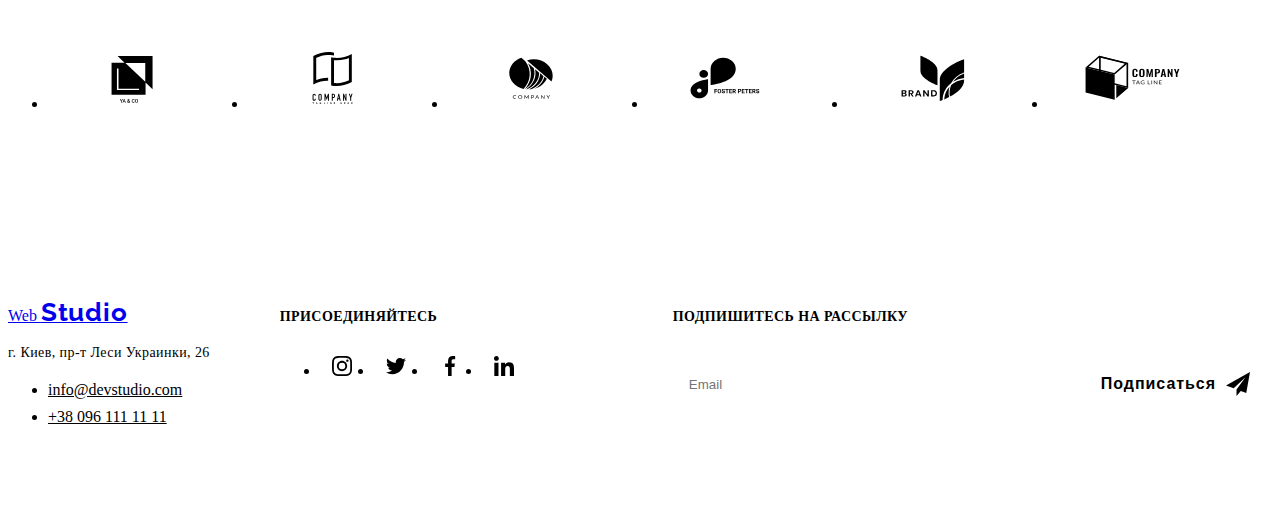
==== commit 54ce300c: "Merge branch 'main' of https://github.com/VolodymyrProtsiv/goit-markup-hw-06" ====
--- a/index.html
+++ b/index.html
@@ -21,8 +21,11 @@
                 <div class="conteiner header-conteiner">
                     <nav class="nav">
                         <!--Logo nav-->
+
                         <a href="./index.html" class="logo link ">Web
                             <span class="logo-var">Studio</span></a>
+
+
                         <ul class=" nav-list list">
                             <li class="nav-list-item">
                                 <a href="./index.html" class="list-item active link n-link">Студия</a>
@@ -390,7 +393,7 @@
                 <div class="conteiner soc-conteiner">
                     <!--Logo nav-->
                     <div class="footer-logo-conteiner">
-                            <a href="./index.html" class="logo link f-logo">Web
+                            <a href="./index.html" class="logo link .logo--footer">Web
                                 <span class="logo-footer">Studio</span></a>
                         
                         <address class="address">
--- a/css/style.css
+++ b/css/style.css
@@ -8,10 +8,10 @@
     колір акценту------------------ #2196F3
     колір фону білий--------------- #FFFFFF
     колір фону темний-------------- #2F303A
-    /* колір фону св-сірий------------ #F5F4FA */
-/* :root {
- 
-  --pr-col-txt: #212121;
+    колір фону св-сірий------------ #F5F4FA */
+/*:root {
+  text-colores 
+   --pr-col-txt: #212121;
   --bg-second-col: #2f303a;
   --second-col-txt: #757575;
   --bg-pr-col: #ffffff;
@@ -70,17 +70,17 @@
   clip: rect(0 0 0 0);
   clip-path: inset(50%);
   margin: -1px;
-}
-
-.list {
+} */
+
+/* .list {
   list-style: none;
-} */ */
-
-/* .link {
- 
-  text-decoration: none;
-  cursor: pointer;
-} */
+}
+
+.link {
+  /* display: flex; */
+  /* text-decoration: none;
+  cursor: pointer; */
+}
 
 /* Logo*/
 /* .logo {
@@ -92,17 +92,17 @@
 
   color: var(--accent-col);
 }
-  .logo-var {
+  .logo-var { */
   
 
   /* font-family: Raleway;
   font-weight: bold;
   font-size: 26px;
   line-height: 1.2x;
-  letter-spacing: 0.03em; 
-
-  color: var(--pr-col-txt);
-}  
+  letter-spacing: 0.03em; */
+
+  /* color: var(--pr-col-txt);
+}  */
 
 /* List */
 /* .list-item {
@@ -181,7 +181,7 @@
   display: flex;
   align-items: center;
 } */
-
+/*  */
 /* .nav-logo {
   display: block;
   padding: 24px 0px;
@@ -190,7 +190,7 @@
   color: var(--pr-col-txt);
 } */
 
-/* .nav-list {
+.nav-list {
   display: flex;
 }
 
@@ -198,7 +198,7 @@
   margin-right: 50px;
 }
 .nav-list-item {
-  position: relative; */
+  position: relative;
 }
 
 /* .n-link {
